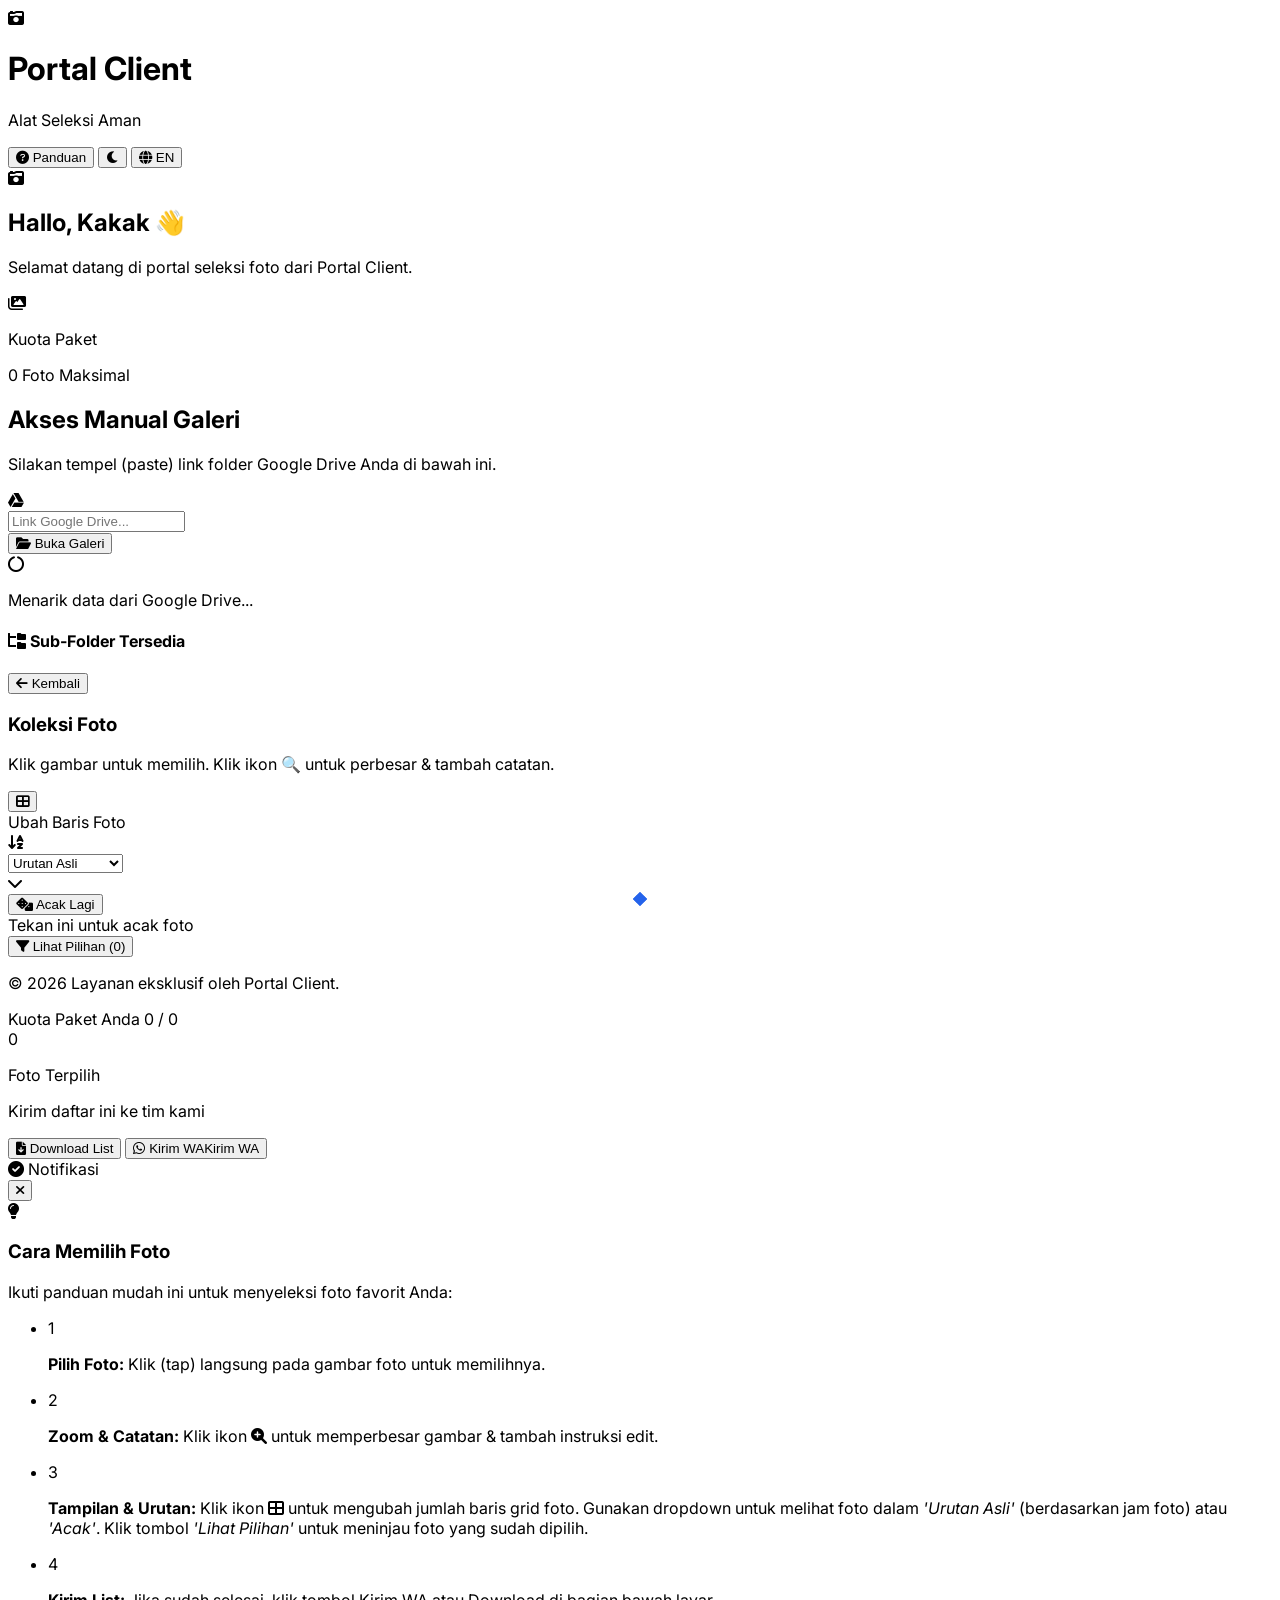
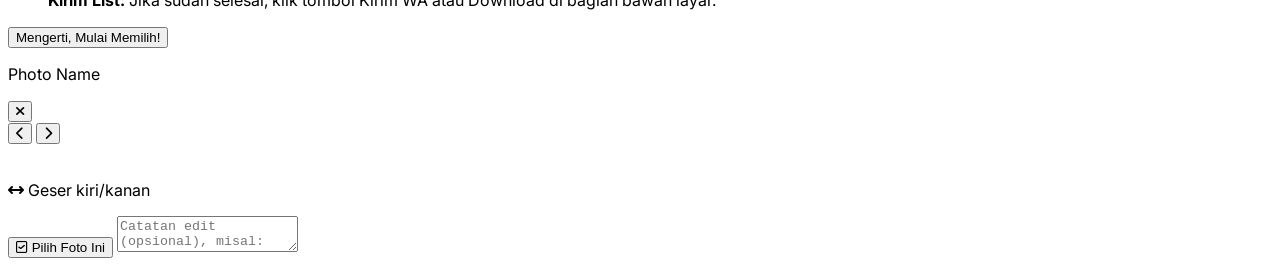
==== index.html @ 986caba2 "Add files via upload" ====
<!DOCTYPE html>
<html lang="id" class="light">
<head>
    <meta charset="UTF-8">
    <meta name="viewport" content="width=device-width, initial-scale=1.0">
    <title id="pageTitle">Client Portal</title>
    
    <script>
        tailwind = {
            config: {
                darkMode: 'class', 
            }
        }
    </script>
    <script src="https://cdn.tailwindcss.com"></script>
    
    <script>
        if (localStorage.getItem('theme') === 'dark') {
            document.documentElement.classList.add('dark');
        } else {
            document.documentElement.classList.remove('dark');
            localStorage.setItem('theme', 'light');
        }
    </script>

    <link href="https://cdnjs.cloudflare.com/ajax/libs/font-awesome/6.0.0/css/all.min.css" rel="stylesheet">
    <style>
        @import url('https://fonts.googleapis.com/css2?family=Inter:wght@300;400;500;600;700&display=swap');
        body { font-family: 'Inter', sans-serif; overflow-x: hidden; transition: background-color 0.3s ease, color 0.3s ease; }
        ::-webkit-scrollbar { width: 8px; }
        ::-webkit-scrollbar-track { background: transparent; }
        ::-webkit-scrollbar-thumb { background: #cbd5e1; border-radius: 4px; }
        .dark ::-webkit-scrollbar-thumb { background: #475569; }
        ::-webkit-scrollbar-thumb:hover { background: #94a3b8; }
        
        .photo-card { transition: all 0.2s ease-in-out; }
        .photo-card:active { transform: scale(0.97); }
        .selected-overlay { opacity: 0; transition: opacity 0.2s ease; }
        .photo-card.selected .selected-overlay { opacity: 1; }
        
        @keyframes checkPop {
            0% { transform: scale(0) rotate(-15deg); opacity: 0; }
            50% { transform: scale(1.3) rotate(10deg); opacity: 1; }
            100% { transform: scale(1) rotate(0deg); opacity: 1; }
        }
        .photo-card.selected .check-badge {
            animation: checkPop 0.4s cubic-bezier(0.175, 0.885, 0.32, 1.275) forwards;
        }
        
        @keyframes breathing {
            0% { transform: scale(0.95); }
            50% { transform: scale(0.92); }
            100% { transform: scale(0.95); }
        }
        .photo-card.selected img {
            border-radius: 0.5rem;
            animation: breathing 3s infinite ease-in-out; 
            box-shadow: 0 0 0 3px #3b82f6; 
        }

        /* Triangle untuk tooltip */
        .tooltip-triangle {
            position: absolute;
            bottom: -4px;
            left: 50%;
            transform: translateX(-50%) rotate(45deg);
            width: 10px;
            height: 10px;
            background-color: #2563eb; /* blue-600 */
        }
    </style>
    
    <script src="pengaturan.js"></script>
</head>
<body class="text-slate-800 dark:text-slate-200 bg-slate-50 dark:bg-slate-900 pb-32 flex flex-col min-h-screen">

    <header class="bg-white dark:bg-slate-800 shadow-sm border-b border-slate-200 dark:border-slate-700 sticky top-0 z-40 transition-colors duration-300">
        <div class="max-w-6xl mx-auto px-4 py-4 flex justify-between items-center">
            <div class="flex items-center gap-3">
                <div class="bg-slate-900 dark:bg-slate-700 text-white w-10 h-10 rounded-xl flex items-center justify-center text-xl shadow-lg">
                    <i class="fa-solid fa-camera-retro"></i>
                </div>
                <div>
                    <h1 class="font-bold text-lg leading-tight tracking-tight text-slate-800 dark:text-white" id="headerVendorName">Client Portal</h1>
                    <p class="text-xs text-slate-500 dark:text-slate-400 font-medium uppercase tracking-wider" data-i18n="subtitle">Alat Seleksi Aman</p>
                </div>
            </div>
            
            <div class="flex items-center gap-2">
                <button onclick="showTutorial(true)" class="flex items-center justify-center w-9 h-9 md:w-auto md:px-3 md:py-1.5 bg-slate-100 dark:bg-slate-700 hover:bg-slate-200 dark:hover:bg-slate-600 text-slate-700 dark:text-slate-200 rounded-lg text-sm transition shadow-sm border border-slate-200 dark:border-slate-600" title="Panduan">
                    <i class="fa-solid fa-circle-question text-blue-600 dark:text-blue-400"></i> <span class="hidden md:inline ml-1 font-bold" data-i18n="btnGuide">Panduan</span>
                </button>
                <button onclick="toggleDarkMode()" id="darkModeBtn" class="flex items-center justify-center w-9 h-9 bg-slate-100 dark:bg-slate-700 hover:bg-slate-200 dark:hover:bg-slate-600 rounded-lg text-sm transition shadow-sm border border-slate-200 dark:border-slate-600">
                    <i class="fa-solid fa-moon text-slate-600 dark:text-slate-300"></i>
                </button>
                <button onclick="toggleLanguage()" class="flex items-center justify-center w-9 h-9 md:w-auto md:px-3 md:py-1.5 bg-slate-100 dark:bg-slate-700 hover:bg-slate-200 dark:hover:bg-slate-600 text-slate-700 dark:text-slate-200 font-bold rounded-lg text-sm transition shadow-sm border border-slate-200 dark:border-slate-600">
                    <i class="fa-solid fa-globe text-blue-600 dark:text-blue-400"></i> <span id="langDisplay" class="hidden md:inline ml-1">EN</span>
                </button>
            </div>
        </div>
    </header>

    <main id="clientView" class="flex-grow w-full">
        
        <div id="greetingSection" class="hidden max-w-6xl w-full mx-auto px-4 pt-8">
            <div class="bg-slate-900 dark:bg-slate-800 rounded-3xl p-6 md:p-8 text-white shadow-xl relative overflow-hidden flex flex-col md:flex-row justify-between items-start md:items-center gap-6 border border-slate-800 dark:border-slate-700">
                <div class="absolute -right-10 -top-10 text-slate-800 dark:text-slate-700 opacity-50 transform rotate-12 pointer-events-none">
                    <i class="fa-solid fa-camera-retro text-[150px]"></i>
                </div>
                
                <div class="relative z-10">
                    <h2 class="text-2xl md:text-3xl font-bold mb-1"><span data-i18n="welcomeTitle">Hallo</span>, <span id="displayClientName" class="text-blue-400 capitalize">Kakak</span> 👋</h2>
                    <p class="text-slate-300 text-sm md:text-base leading-relaxed" data-i18n="welcomeDesc">Selamat datang di portal seleksi foto dari {vendor}.</p>
                </div>
                
                <div id="greetingQuotaInfo" class="hidden relative z-10 bg-slate-800/80 dark:bg-slate-900/80 backdrop-blur-md border border-slate-700 px-5 py-3 rounded-2xl items-center gap-4 shadow-inner">
                    <div class="w-12 h-12 rounded-xl bg-blue-900/50 flex items-center justify-center text-blue-400 text-lg">
                        <i class="fa-solid fa-images"></i>
                    </div>
                    <div>
                        <p class="text-[10px] text-slate-400 font-bold uppercase tracking-wider" data-i18n="quotaTitle">Kuota Paket</p>
                        <p class="text-sm font-bold"><span id="greetingQuotaLimit" class="text-xl text-white">0</span> <span class="text-slate-300" data-i18n="quotaMax">Foto Maksimal</span></p>
                    </div>
                </div>
            </div>
        </div>

        <div class="max-w-6xl mx-auto px-4 py-8 w-full">
            <div id="inputSection" class="bg-white dark:bg-slate-800 rounded-2xl p-8 shadow-sm border border-slate-100 dark:border-slate-700 mb-8 max-w-2xl mx-auto text-center relative overflow-hidden hidden transition-colors duration-300">
                <div class="absolute top-0 left-0 w-full h-1 bg-gradient-to-r from-slate-200 via-slate-800 to-slate-200 dark:from-slate-700 dark:via-blue-500 dark:to-slate-700"></div>
                <h2 class="text-xl font-bold mb-2 text-slate-800 dark:text-white" data-i18n="manualTitle">Akses Manual Galeri</h2>
                <p class="text-slate-500 dark:text-slate-400 text-sm mb-8" data-i18n="manualDesc">Silakan tempel (paste) link folder Google Drive Anda di bawah ini.</p>
                <div class="relative">
                    <div class="absolute inset-y-0 left-0 pl-4 flex items-center pointer-events-none">
                        <i class="fa-brands fa-google-drive text-slate-400 text-lg"></i>
                    </div>
                    <input type="text" id="driveLink" 
                        class="w-full pl-12 pr-4 py-3.5 bg-slate-50 dark:bg-slate-900 border border-slate-200 dark:border-slate-700 text-slate-800 dark:text-white rounded-xl focus:ring-2 focus:ring-slate-800 dark:focus:ring-blue-500 outline-none transition" 
                        placeholder="Link Google Drive...">
                </div>
                <div class="mt-6 flex justify-center">
                    <button onclick="loadFromDrive()" class="px-8 py-3.5 bg-slate-900 dark:bg-blue-600 hover:bg-black dark:hover:bg-blue-700 text-white font-medium rounded-xl transition shadow-lg flex items-center justify-center gap-2">
                        <i class="fa-solid fa-folder-open"></i> <span data-i18n="btnOpen">Buka Galeri</span>
                    </button>
                </div>
            </div>

            <div id="loadingState" class="hidden flex-col items-center justify-center py-16">
                <i class="fa-solid fa-circle-notch fa-spin text-4xl text-slate-800 dark:text-blue-500 mb-4"></i>
                <p id="loadingText" class="text-slate-500 dark:text-slate-400 font-medium mt-3" data-i18n="loading">Menarik data dari Google Drive...</p>
            </div>

            <div id="galleryContainer" class="hidden">
                <div id="folderNavContainer" class="hidden mb-6 bg-white dark:bg-slate-800 rounded-2xl p-5 border border-slate-200 dark:border-slate-700 shadow-sm">
                    <div class="flex items-center justify-between mb-4 border-b border-slate-100 dark:border-slate-700 pb-3">
                        <h4 class="font-bold text-slate-700 dark:text-slate-200 text-sm flex items-center">
                            <i class="fa-solid fa-folder-tree mr-2 text-blue-500"></i> 
                            <span data-i18n="folderTitle">Sub-Folder Tersedia</span>
                        </h4>
                        <button id="btnBackFolder" onclick="navigateBackFolder()" class="hidden text-xs font-bold bg-slate-100 dark:bg-slate-700 text-slate-600 dark:text-slate-300 px-3 py-1.5 rounded-lg shadow-sm border border-slate-200 dark:border-slate-600 hover:bg-blue-50 hover:text-blue-600 transition flex items-center">
                            <i class="fa-solid fa-arrow-left mr-1.5"></i> <span data-i18n="btnBackFolder">Kembali</span>
                        </button>
                    </div>
                    <div id="folderGrid" class="grid grid-cols-1 sm:grid-cols-2 md:grid-cols-3 lg:grid-cols-4 gap-3"></div>
                </div>

                <div class="flex flex-col md:flex-row justify-between items-start md:items-end mb-6 gap-4 border-b border-slate-200 dark:border-slate-700 pb-4">
                    <div>
                        <h3 class="font-bold text-xl text-slate-800 dark:text-white flex items-center gap-2">
                            <span id="currentFolderDisplay" data-i18n="galleryTitle">Koleksi Foto</span>
                        </h3>
                        <p class="text-sm text-slate-500 dark:text-slate-400 mt-1" data-i18n="galleryDesc">Klik gambar untuk memilih. Klik ikon 🔍 untuk perbesar & tambah catatan.</p>
                    </div>
                    <div class="flex flex-wrap items-center gap-2">
                        
                        <!-- TOMBOL GRID DENGAN ANIMASI BALON TOOLTIP -->
                        <div class="relative">
                            <button onclick="hideTooltip('gridTooltip'); toggleGridSize()" class="text-sm bg-white dark:bg-slate-800 border border-slate-200 dark:border-slate-600 text-slate-700 dark:text-slate-200 py-2 px-3 rounded-lg font-medium cursor-pointer shadow-sm hover:bg-slate-50 dark:hover:bg-slate-700 transition" title="Ubah Ukuran Grid">
                                <i class="fa-solid fa-table-cells-large"></i>
                            </button>
                            <div id="gridTooltip" class="hidden opacity-0 absolute -top-12 left-1/2 -translate-x-1/2 bg-blue-600 text-white text-[10px] font-bold py-1.5 px-3 rounded-lg animate-bounce shadow-lg pointer-events-none whitespace-nowrap z-50 transition-all duration-300">
                                <span data-i18n="gridTip">Ubah Baris Foto</span>
                                <div class="tooltip-triangle"></div>
                            </div>
                        </div>

                        <!-- DROPDOWN URUTAN -->
                        <div class="relative">
                            <div class="absolute inset-y-0 left-0 pl-3 flex items-center pointer-events-none">
                                <i class="fa-solid fa-arrow-down-a-z text-slate-400 text-sm"></i>
                            </div>
                            <select id="sortDropdown" onchange="applySort(this.value)" class="text-sm bg-white dark:bg-slate-800 border border-slate-200 dark:border-slate-600 text-slate-700 dark:text-slate-200 py-2 pl-9 pr-8 rounded-lg font-medium cursor-pointer shadow-sm focus:outline-none focus:ring-2 focus:ring-slate-800 appearance-none transition">
                                <option value="default" data-i18n="sortDefault">Urutan Asli</option>
                                <option value="asc">A - Z</option>
                                <option value="desc">Z - A</option>
                                <option value="random" data-i18n="sortRandom">Acak (Random)</option>
                            </select>
                            <div class="absolute inset-y-0 right-0 pr-2 flex items-center pointer-events-none">
                                <i class="fa-solid fa-chevron-down text-slate-400 text-xs"></i>
                            </div>
                        </div>

                        <!-- TOMBOL ACAK LAGI DENGAN ANIMASI BALON TOOLTIP -->
                        <div class="relative">
                            <button id="btnReshuffle" onclick="hideTooltip('reshuffleTooltip'); applySort('random')" class="hidden text-sm bg-slate-100 dark:bg-slate-700 text-slate-700 dark:text-slate-200 py-2 px-3 rounded-lg font-bold transition shadow-sm hover:bg-slate-200 dark:hover:bg-slate-600 border border-slate-300 dark:border-slate-600">
                                <i class="fa-solid fa-dice"></i> <span class="hidden sm:inline ml-1" data-i18n="btnReshuffle">Acak Lagi</span>
                            </button>
                            <div id="reshuffleTooltip" class="hidden opacity-0 absolute -top-12 left-1/2 -translate-x-1/2 bg-blue-600 text-white text-[10px] font-bold py-1.5 px-3 rounded-lg animate-bounce shadow-lg pointer-events-none whitespace-nowrap z-50 transition-all duration-300">
                                <span data-i18n="reshuffleTip">Tekan ini untuk acak foto</span>
                                <div class="tooltip-triangle"></div>
                            </div>
                        </div>

                        <button onclick="toggleViewMode()" id="viewModeBtn" class="text-sm bg-slate-800 dark:bg-slate-700 text-white py-2 px-4 rounded-lg font-medium transition flex items-center gap-2 shadow-sm hover:bg-slate-700 dark:hover:bg-slate-600 border border-transparent dark:border-slate-600">
                            <i class="fa-solid fa-filter"></i> <span id="btnViewText">Lihat Pilihan</span> (0)
                        </button>
                    </div>
                </div>
                
                <div id="photoGrid" class="mb-8 transition-all duration-300"></div>
                <div id="paginationContainer" class="flex justify-center items-center gap-3 mt-10 pb-8 hidden"></div>
            </div>
        </div>
    </main>

    <footer id="clientFooter" class="text-center py-6 mt-auto border-t border-slate-200 dark:border-slate-800 bg-white dark:bg-slate-900 transition-colors">
        <p class="text-sm text-slate-400">&copy; <script>document.write(new Date().getFullYear())</script> Layanan eksklusif oleh <span id="footerVendorName" class="font-medium text-slate-500 dark:text-slate-300">Portal</span>.</p>
    </footer>

    <div id="actionBar" class="fixed bottom-0 left-0 w-full bg-white/95 dark:bg-slate-800/95 backdrop-blur-md border-t border-slate-200 dark:border-slate-700 shadow-[0_-10px_30px_-10px_rgba(0,0,0,0.1)] dark:shadow-[0_-10px_30px_-10px_rgba(0,0,0,0.5)] transform translate-y-full transition-transform duration-300 z-50">
        <div id="quotaContainer" class="hidden w-full px-4 md:px-8 pt-3 pb-1 max-w-6xl mx-auto border-b border-slate-100 dark:border-slate-700">
            <div class="flex justify-between items-end mb-1.5">
                <span class="text-[11px] font-bold text-slate-500 dark:text-slate-400 uppercase tracking-wider" data-i18n="quotaFooter">Kuota Paket Anda</span>
                <span id="quotaText" class="text-sm font-bold text-slate-800 dark:text-white">0 / 0</span>
            </div>
            <div class="w-full bg-slate-200 dark:bg-slate-700 rounded-full h-2.5 overflow-hidden shadow-inner">
                <div id="quotaBar" class="bg-blue-600 h-2.5 rounded-full transition-all duration-500 ease-out" style="width: 0%"></div>
            </div>
        </div>
        <div class="max-w-6xl mx-auto px-4 py-4 flex items-center justify-between">
            <div class="flex items-center gap-4">
                <div class="bg-slate-900 dark:bg-blue-600 text-white font-bold w-12 h-12 rounded-full flex items-center justify-center text-lg shadow-md shrink-0" id="selectedCount">0</div>
                <div class="hidden sm:block">
                    <p class="font-bold text-slate-800 dark:text-white" data-i18n="selFooterTitle">Foto Terpilih</p>
                    <p class="text-xs text-slate-500 dark:text-slate-400" data-i18n="selFooterDesc">Kirim daftar ini ke tim kami</p>
                </div>
            </div>
            <div class="flex items-center gap-2">
                <button onclick="downloadList()" class="px-4 py-3 bg-slate-100 dark:bg-slate-700 hover:bg-slate-200 dark:hover:bg-slate-600 text-slate-700 dark:text-white font-bold rounded-xl transition flex items-center gap-2 border border-slate-300 dark:border-slate-600 shadow-sm" title="Download file .txt">
                    <i class="fa-solid fa-file-arrow-down text-lg"></i> <span class="hidden md:inline" data-i18n="btnDownload">Download List</span>
                </button>
                <button onclick="copyToClipboard()" class="px-5 md:px-6 py-3 bg-green-600 hover:bg-green-700 text-white font-bold rounded-xl transition flex items-center gap-2 shadow-lg">
                    <i class="fa-brands fa-whatsapp text-xl"></i> <span class="hidden md:inline" data-i18n="btnWA">Kirim WA</span><span class="md:hidden" data-i18n="btnWA">Kirim WA</span>
                </button>
            </div>
        </div>
    </div>

    <div id="customAlert" class="fixed top-4 left-1/2 -translate-x-1/2 bg-slate-900 dark:bg-slate-800 border border-transparent dark:border-slate-600 text-white px-6 py-4 rounded-xl shadow-2xl z-[99] flex items-center gap-3 transition-all duration-300 transform -translate-y-32 opacity-0 min-w-[300px] justify-center">
        <i id="alertIcon" class="fa-solid fa-circle-check text-green-400 text-lg"></i>
        <span id="alertText" class="text-sm font-bold tracking-wide">Notifikasi</span>
    </div>

    <div id="tutorialModal" class="fixed inset-0 bg-slate-900/80 backdrop-blur-sm z-[100] hidden flex-col justify-center items-center opacity-0 transition-opacity duration-300 px-4">
        <div class="bg-white dark:bg-slate-800 border border-transparent dark:border-slate-700 rounded-3xl max-w-md w-full p-8 shadow-2xl transform scale-95 transition-transform duration-300" id="tutorialContent">
            <div class="absolute top-4 right-4">
                <button onclick="closeTutorial()" class="text-slate-400 hover:text-slate-600 dark:hover:text-white text-xl"><i class="fa-solid fa-xmark"></i></button>
            </div>
            <div class="text-center mb-6 mt-2">
                <div class="w-16 h-16 bg-blue-100 dark:bg-blue-900/50 text-blue-600 dark:text-blue-400 rounded-full flex items-center justify-center text-3xl mx-auto mb-4 shadow-inner">
                    <i class="fa-solid fa-lightbulb"></i>
                </div>
                <h3 class="text-2xl font-bold text-slate-800 dark:text-white" data-i18n="tutTitle">Cara Memilih Foto</h3>
                <p class="text-slate-500 dark:text-slate-400 text-sm mt-2" data-i18n="tutDesc">Ikuti panduan mudah ini untuk menyeleksi foto favorit Anda:</p>
            </div>
            <ul class="space-y-4 mb-8">
                <li class="flex items-start gap-4">
                    <div class="bg-blue-600 text-white w-8 h-8 rounded-full flex items-center justify-center font-bold shrink-0 shadow-md">1</div>
                    <p class="text-sm text-slate-600 dark:text-slate-300 pt-1" data-i18n="tut1"><strong>Pilih Foto:</strong> Klik (tap) langsung pada gambar foto untuk memilihnya.</p>
                </li>
                <li class="flex items-start gap-4">
                    <div class="bg-blue-600 text-white w-8 h-8 rounded-full flex items-center justify-center font-bold shrink-0 shadow-md">2</div>
                    <p class="text-sm text-slate-600 dark:text-slate-300 pt-1" data-i18n="tut2"><strong>Zoom & Catatan:</strong> Klik ikon <i class="fa-solid fa-magnifying-glass-plus text-slate-800 dark:text-white mx-1"></i> untuk memperbesar gambar & tambah instruksi edit.</p>
                </li>
                <li class="flex items-start gap-4">
                    <div class="bg-blue-600 text-white w-8 h-8 rounded-full flex items-center justify-center font-bold shrink-0 shadow-md">3</div>
                    <p class="text-sm text-slate-600 dark:text-slate-300 pt-1" data-i18n="tut4"><strong>Tampilan & Urutan:</strong> Klik ikon <i class="fa-solid fa-table-cells-large text-slate-800 dark:text-white mx-1"></i> untuk mengubah jumlah baris grid foto. Gunakan dropdown untuk melihat foto dalam <em>'Urutan Asli'</em> (berdasarkan jam foto) atau <em>'Acak'</em>. Klik tombol <em>'Lihat Pilihan'</em> untuk meninjau foto yang sudah dipilih.</p>
                </li>
                <li class="flex items-start gap-4">
                    <div class="bg-blue-600 text-white w-8 h-8 rounded-full flex items-center justify-center font-bold shrink-0 shadow-md">4</div>
                    <p class="text-sm text-slate-600 dark:text-slate-300 pt-1" data-i18n="tut3"><strong>Kirim List:</strong> Jika sudah selesai, klik tombol Kirim WA atau Download di bagian bawah layar.</p>
                </li>
            </ul>
            <button onclick="closeTutorial()" class="w-full py-4 bg-slate-900 dark:bg-blue-600 hover:bg-black dark:hover:bg-blue-700 text-white font-bold rounded-xl transition shadow-lg text-sm uppercase tracking-wider" data-i18n="btnTut">
                Mengerti, Mulai Memilih!
            </button>
        </div>
    </div>

    <!-- LIGHTBOX ZOOM -->
    <div id="lightbox" class="fixed inset-0 bg-black/95 z-[60] hidden flex-col justify-center items-center opacity-0 transition-opacity duration-300 backdrop-blur-sm touch-pan-y">
        <div class="absolute top-0 left-0 w-full p-4 flex justify-between items-center z-50 bg-gradient-to-b from-black/80 to-transparent">
            <p id="lightboxTitle" class="text-white font-medium drop-shadow-md text-sm md:text-base ml-2">Photo Name</p>
            <button onclick="closeLightbox()" class="text-white hover:text-red-400 w-10 h-10 flex items-center justify-center text-2xl bg-black/50 hover:bg-white/20 rounded-full transition"><i class="fa-solid fa-xmark"></i></button>
        </div>
        <button onclick="prevPhoto(event)" class="absolute left-2 md:left-6 top-1/2 -translate-y-1/2 w-10 h-10 md:w-14 md:h-14 bg-black/50 hover:bg-white/20 text-white rounded-full flex items-center justify-center text-xl md:text-2xl z-50 transition hidden md:flex"><i class="fa-solid fa-chevron-left"></i></button>
        <button onclick="nextPhoto(event)" class="absolute right-2 md:right-6 top-1/2 -translate-y-1/2 w-10 h-10 md:w-14 md:h-14 bg-black/50 hover:bg-white/20 text-white rounded-full flex items-center justify-center text-xl md:text-2xl z-50 transition hidden md:flex"><i class="fa-solid fa-chevron-right"></i></button>
        <div class="w-full h-full flex items-center justify-center p-2 pb-32 md:pb-24 pointer-events-none">
            <img id="lightboxImg" src="" class="max-w-full max-h-full object-contain rounded-md shadow-2xl transition-all duration-200 ease-in-out pointer-events-auto select-none opacity-100 transform scale-100">
        </div>
        <div class="absolute bottom-6 left-1/2 -translate-x-1/2 flex flex-col items-center gap-3 w-11/12 max-w-md z-50">
            <p class="text-white/50 text-xs md:hidden text-center mb-[-5px] animate-pulse"><i class="fa-solid fa-arrows-left-right"></i> <span data-i18n="swipe">Geser kiri/kanan</span></p>
            <button id="lightboxSelectBtn" onclick="toggleLightboxSelect()" class="px-6 py-3 bg-slate-800 hover:bg-slate-700 text-white font-bold rounded-xl transition flex items-center justify-center shadow-lg border border-slate-600 w-full sm:w-auto">
                <i class="fa-regular fa-square-check mr-2"></i> <span id="btnSelectText">Pilih Foto Ini</span>
            </button>
            <textarea id="lightboxNote" oninput="saveNote()" data-i18n="notePlaceholder" class="w-full bg-slate-800/90 text-white placeholder-slate-400 text-sm rounded-xl p-3 border border-slate-600 focus:outline-none focus:border-slate-400 hidden transition-all shadow-lg backdrop-blur-sm" rows="2" placeholder="Catatan edit (opsional), misal: hapus jerawat..."></textarea>
        </div>
    </div>

    <!-- LOGIKA JAVASCRIPT -->
    <script>
        const ITEMS_PER_PAGE = 200; 
        
        let appState = { 
            rootFolderId: null, folderId: null, clientName: '', 
            photos: [], originalPhotos: [], folders: [], folderHistory: [],
            selectedMap: new Map(), 
            notes: {}, currentPage: 1, kuota: null, 
            viewMode: 'all', sortOrder: 'default', lang: 'id',
            gridMode: 2 
        };

        const TRANSLATIONS = {
            id: {
                subtitle: "Alat Seleksi Aman",
                welcomeTitle: "Hallo",
                welcomeDesc: "Selamat datang di portal seleksi foto dari <span class='font-bold text-white'>{vendor}</span>.",
                quotaTitle: "Kuota Paket",
                quotaMax: "Foto Maksimal",
                manualTitle: "Akses Manual Galeri",
                manualDesc: "Silakan tempel (paste) link folder Google Drive Anda di bawah ini.",
                btnOpen: "Buka Galeri",
                loading: "Menarik data dari Google Drive...",
                folderTitle: "Sub-Folder Tersedia",
                btnBackFolder: "Kembali",
                galleryTitle: "Koleksi Foto",
                galleryDesc: "Klik gambar untuk memilih. Klik ikon 🔍 untuk perbesar & tambah catatan.",
                sortDefault: "Urutan Asli",
                sortRandom: "Acak (Random)",
                btnReshuffle: "Acak Lagi",
                btnViewSel: "Lihat Pilihan",
                btnViewAll: "Lihat Semua Folder",
                quotaFooter: "Kuota Paket Anda",
                selFooterTitle: "Foto Terpilih",
                selFooterDesc: "Kirim daftar ini ke tim kami",
                btnDownload: "Download List",
                btnWA: "Kirim WA",
                tutTitle: "Cara Memilih Foto",
                tutDesc: "Ikuti panduan mudah ini untuk menyeleksi foto favorit Anda:",
                tut1: "<strong>Pilih Foto:</strong> Klik (tap) langsung pada gambar foto untuk memilihnya.",
                tut2: "<strong>Zoom & Catatan:</strong> Klik ikon <i class='fa-solid fa-magnifying-glass-plus text-slate-800 dark:text-white mx-1'></i> untuk memperbesar gambar & tambah instruksi edit.",
                tut4: "<strong>Tampilan & Urutan:</strong> Klik ikon <i class='fa-solid fa-table-cells-large text-slate-800 dark:text-white mx-1'></i> untuk mengubah jumlah baris grid foto. Gunakan dropdown untuk melihat foto dalam <em>'Urutan Asli'</em> (berdasarkan jam foto) atau <em>'Acak'</em>. Klik tombol <em>'Lihat Pilihan'</em> untuk meninjau foto yang sudah dipilih.",
                tut3: "<strong>Kirim List:</strong> Jika sudah selesai, klik tombol Kirim WA atau Download di bagian bawah layar.",
                btnTut: "Mengerti, Mulai Memilih!",
                btnGuide: "Panduan",
                swipe: "Geser kiri/kanan",
                btnSelect: "Pilih Foto Ini",
                btnSelected: "Terpilih",
                notePlaceholder: "Catatan edit (opsional), misal: hapus jerawat...",
                alertLimit: "Batas maksimal limit foto telah tercapai!",
                alertEmpty: "Belum ada foto yang dipilih.",
                alertCopy: "List foto disalin! Silahkan paste di WhatsApp.",
                gridTip: "Ubah Baris Foto",
                reshuffleTip: "Tekan ini untuk acak foto"
            },
            en: {
                subtitle: "Secure Selection Tool",
                welcomeTitle: "Hello",
                welcomeDesc: "Welcome to the photo selection portal from <span class='font-bold text-white'>{vendor}</span>.",
                quotaTitle: "Package Quota",
                quotaMax: "Max Photos",
                manualTitle: "Manual Gallery Access",
                manualDesc: "Please paste your Google Drive folder link below.",
                btnOpen: "Open Gallery",
                loading: "Fetching data from Google Drive...",
                folderTitle: "Available Sub-Folders",
                btnBackFolder: "Go Back",
                galleryTitle: "Photo Collection",
                galleryDesc: "Click an image to select. Click 🔍 to zoom & add notes.",
                sortDefault: "Original Order",
                sortRandom: "Randomize",
                btnReshuffle: "Shuffle Again",
                btnViewSel: "View Selection",
                btnViewAll: "View All Folders",
                quotaFooter: "Your Package Quota",
                selFooterTitle: "Selected Photos",
                selFooterDesc: "Send this list to our team",
                btnDownload: "Download List",
                btnWA: "Send via WA",
                tutTitle: "How to Select Photos",
                tutDesc: "Follow these simple steps to select your favorite photos:",
                tut1: "<strong>Select Photo:</strong> Click (tap) directly on the image to select it.",
                tut2: "<strong>Zoom & Notes:</strong> Click the <i class='fa-solid fa-magnifying-glass-plus text-slate-800 dark:text-white mx-1'></i> icon to enlarge & add editing instructions.",
                tut4: "<strong>View & Sort:</strong> Click the <i class='fa-solid fa-table-cells-large text-slate-800 dark:text-white mx-1'></i> icon to change grid layout. Use the dropdown to view photos in <em>'Original Order'</em> or <em>'Random'</em>. Click <em>'View Selection'</em> to review your chosen photos.",
                tut3: "<strong>Send List:</strong> When finished, click the Send via WA or Download button at the bottom.",
                btnTut: "Got it, Start Selecting!",
                btnGuide: "Guide",
                swipe: "Swipe left/right",
                btnSelect: "Select This Photo",
                btnSelected: "Selected",
                notePlaceholder: "Edit notes (optional), e.g., remove blemishes...",
                alertLimit: "Maximum photo limit has been reached!",
                alertEmpty: "No photos selected yet.",
                alertCopy: "List copied! Please paste it in WhatsApp.",
                gridTip: "Change Grid Rows",
                reshuffleTip: "Click to reshuffle"
            }
        };

        function toggleDarkMode() {
            const html = document.documentElement;
            html.classList.toggle('dark');
            const isDark = html.classList.contains('dark');
            localStorage.setItem('theme', isDark ? 'dark' : 'light');
            updateDarkModeIcon(isDark);
        }

        function updateDarkModeIcon(isDark) {
            const btn = document.getElementById('darkModeBtn');
            if (!btn) return;
            if (isDark) {
                btn.innerHTML = '<i class="fa-solid fa-sun text-yellow-400"></i>';
            } else {
                btn.innerHTML = '<i class="fa-solid fa-moon text-slate-600 dark:text-slate-300"></i>';
            }
        }

        function toggleLanguage() {
            appState.lang = appState.lang === 'id' ? 'en' : 'id';
            document.getElementById('langDisplay').textContent = appState.lang === 'id' ? 'EN' : 'ID';
            applyTranslations();
        }

        function applyTranslations() {
            const langData = TRANSLATIONS[appState.lang];
            const vendorName = (typeof CONFIG_APP !== 'undefined' && CONFIG_APP.namaVendor) ? CONFIG_APP.namaVendor : 'Studio Foto';

            document.querySelectorAll('[data-i18n]').forEach(el => {
                const key = el.getAttribute('data-i18n');
                if (langData[key]) {
                    let textToDisplay = langData[key].replace('{vendor}', vendorName);
                    if (el.tagName === 'INPUT' || el.tagName === 'TEXTAREA') {
                        el.placeholder = textToDisplay;
                    } else {
                        el.innerHTML = textToDisplay;
                    }
                }
            });
            updateViewModeText();
            if (currentZoomPhoto) updateLightboxSelectBtn();
        }

        let currentZoomIndex = 0; 
        let currentZoomPhoto = null;
        let touchstartX = 0;
        let touchendX = 0;
        let hasSeenTutorial = false; 
        let tooltipTimeout;

        document.addEventListener("DOMContentLoaded", () => {
            updateDarkModeIcon(document.documentElement.classList.contains('dark'));

            if (typeof CONFIG_APP !== 'undefined') {
                document.getElementById('footerVendorName').textContent = CONFIG_APP.namaVendor || 'Studio Foto';
                document.getElementById('pageTitle').textContent = `Client Portal - ${CONFIG_APP.namaVendor}`;
                document.getElementById('headerVendorName').textContent = CONFIG_APP.namaVendor || 'Studio Foto';
            }

            const urlParams = new URLSearchParams(window.location.search);
            const urlName = urlParams.get('n');
            const urlKuota = urlParams.get('k');
            const autoId = urlParams.get('i');

            if (urlName) {
                appState.clientName = decodeURIComponent(urlName).replace(/-/g, ' ');
                document.getElementById('displayClientName').textContent = appState.clientName;
                document.getElementById('greetingSection').classList.remove('hidden');
            } else {
                document.getElementById('displayClientName').textContent = "Kakak";
            }
            
            if (urlKuota) {
                try {
                    let paddedKuota = urlKuota;
                    const pad = urlKuota.length % 4;
                    if (pad > 0) paddedKuota += '='.repeat(4 - pad);
                    
                    const decodedKuota = parseInt(atob(paddedKuota));
                    if (!isNaN(decodedKuota) && decodedKuota > 0) {
                        appState.kuota = decodedKuota;
                        document.getElementById('quotaContainer').classList.remove('hidden');
                        document.getElementById('quotaContainer').classList.add('block');
                        document.getElementById('greetingQuotaInfo').classList.remove('hidden');
                        document.getElementById('greetingQuotaInfo').classList.add('flex');
                        document.getElementById('greetingQuotaLimit').textContent = appState.kuota;
                    }
                } catch (e) { console.error("Hash kuota tidak valid."); }
            }

            if (autoId) {
                document.getElementById('driveLink').value = `https://drive.google.com/drive/folders/${autoId}`;
                document.getElementById('inputSection').classList.add('hidden');
                setTimeout(() => { loadFromDrive(); }, 500);
            } else {
                document.getElementById('inputSection').classList.remove('hidden');
            }

            const lightboxEl = document.getElementById('lightbox');
            lightboxEl.addEventListener('touchstart', e => {
                if (e.target.tagName.toLowerCase() === 'textarea') return;
                touchstartX = e.changedTouches[0].screenX;
            }, { passive: true });
            lightboxEl.addEventListener('touchend', e => {
                if (e.target.tagName.toLowerCase() === 'textarea') return;
                touchendX = e.changedTouches[0].screenX;
                handleSwipeGesture();
            }, { passive: true });
            
            applyTranslations(); 
        });

        // FUNGSI ANIMASI BALON TOOLTIP
        function hideTooltip(id) {
            const el = document.getElementById(id);
            if(el) {
                el.classList.replace('opacity-100', 'opacity-0');
                setTimeout(() => el.classList.add('hidden'), 300);
            }
        }

        function triggerTooltipsAnimation() {
            clearTimeout(tooltipTimeout);
            const gt = document.getElementById('gridTooltip');
            const rt = document.getElementById('reshuffleTooltip');
            
            if(gt) { gt.classList.remove('hidden'); setTimeout(()=> gt.classList.replace('opacity-0', 'opacity-100'), 50); }
            if(rt && document.getElementById('sortDropdown').value === 'random') { rt.classList.remove('hidden'); setTimeout(()=> rt.classList.replace('opacity-0', 'opacity-100'), 50); }
            
            // Auto hide tooltip dalam 8 detik agar tidak mengganggu
            tooltipTimeout = setTimeout(() => {
                hideTooltip('gridTooltip');
                hideTooltip('reshuffleTooltip');
            }, 8000);
        }

        function toggleGridSize() {
            if (appState.gridMode === 2) {
                appState.gridMode = 4;
            } else if (appState.gridMode === 4) {
                appState.gridMode = 6;
            } else {
                appState.gridMode = 2;
            }
            renderGallery();
            
            const lang = appState.lang === 'id' ? 'Tampilan: ' + appState.gridMode + ' Foto per baris' : 'View: ' + appState.gridMode + ' Photos per row';
            showAlert(lang, 'success');
        }

        function showTutorial(forceManual = false) {
            if (hasSeenTutorial && !forceManual) return;
            const modal = document.getElementById('tutorialModal');
            const content = document.getElementById('tutorialContent');
            modal.classList.remove('hidden');
            modal.classList.add('flex');
            setTimeout(() => {
                modal.classList.replace('opacity-0', 'opacity-100');
                content.classList.replace('scale-95', 'scale-100');
            }, 10);
            hasSeenTutorial = true;
        }

        function closeTutorial() {
            const modal = document.getElementById('tutorialModal');
            const content = document.getElementById('tutorialContent');
            modal.classList.replace('opacity-100', 'opacity-0');
            content.classList.replace('scale-100', 'scale-95');
            setTimeout(() => {
                modal.classList.remove('flex');
                modal.classList.add('hidden');
                
                // Panggil Animasi Balon setelah Panduan ditutup
                triggerTooltipsAnimation();
            }, 300);
        }

        function handleSwipeGesture() {
            const minSwipeDistance = 50; 
            if (touchendX < touchstartX - minSwipeDistance) {
                if (currentZoomIndex < (appState.viewMode === 'selected' ? appState.selectedMap.size : appState.photos.length) - 1) nextPhoto();
            }
            if (touchendX > touchstartX + minSwipeDistance) {
                if (currentZoomIndex > 0) prevPhoto();
            }
        }

        function saveProgress() {
            if (!appState.rootFolderId) return;
            const dataToSave = { 
                selected: Array.from(appState.selectedMap.entries()), 
                notes: appState.notes 
            };
            localStorage.setItem(`client_portal_save_${appState.rootFolderId}`, JSON.stringify(dataToSave));
        }

        function loadProgress(rootFolderId) {
            const savedData = localStorage.getItem(`client_portal_save_${rootFolderId}`);
            if (savedData) {
                try {
                    const data = JSON.parse(savedData);
                    appState.selectedMap = new Map(data.selected || []);
                    appState.notes = data.notes || {};
                    if (appState.selectedMap.size > 0) {
                        setTimeout(() => { updateActionBar(); }, 1000);
                    }
                } catch (e) { console.error("Gagal memuat data", e); }
            } else {
                appState.selectedMap = new Map();
                appState.notes = {};
            }
        }

        function showAlert(message, type = 'success') {
            const alertBox = document.getElementById('customAlert');
            const alertText = document.getElementById('alertText');
            const alertIcon = document.getElementById('alertIcon');
            alertText.textContent = message;
            alertIcon.className = type === 'success' ? "fa-solid fa-circle-check text-green-400 text-lg" : "fa-solid fa-triangle-exclamation text-red-400 text-lg";
            alertBox.classList.remove('-translate-y-32', 'opacity-0');
            setTimeout(() => alertBox.classList.add('-translate-y-32', 'opacity-0'), 3000);
        }

        function extractFolderId(url) {
            const match = url.match(/folders\/([a-zA-Z0-9-_]+)/);
            if (match && match[1]) return match[1];
            return url.match(/id=([a-zA-Z0-9-_]+)/)?.[1] || null;
        }

        async function loadFromDrive(overrideFolderId = null, folderName = null, isNavigatingBack = false) {
            if (typeof CONFIG_APP === 'undefined' || !CONFIG_APP.googleApiKey) return showAlert('Sistem belum dikonfigurasi.', 'error');
            
            let targetFolderId = overrideFolderId;
            
            if (!targetFolderId) {
                const link = document.getElementById('driveLink').value.trim();
                targetFolderId = extractFolderId(link) || link;
                if (!targetFolderId) return showAlert('Link Google Drive tidak valid.', 'error');
                
                appState.rootFolderId = targetFolderId;
                appState.folderHistory = [];
                loadProgress(appState.rootFolderId); 
                document.getElementById('inputSection').classList.add('hidden');
            } else {
                if (!isNavigatingBack) {
                    const currentName = appState.folderHistory.length === 0 ? "Galeri Utama" : document.getElementById('currentFolderDisplay').innerText;
                    appState.folderHistory.push({ id: appState.folderId, name: currentName });
                }
            }

            appState.folderId = targetFolderId;
            appState.currentPage = 1; 
            appState.viewMode = 'all';
            
            const displayTitle = (targetFolderId === appState.rootFolderId) ? TRANSLATIONS[appState.lang].galleryTitle : folderName;
            document.getElementById('currentFolderDisplay').innerHTML = (targetFolderId === appState.rootFolderId) 
                ? displayTitle 
                : `<i class="fa-solid fa-folder-open text-blue-500 mr-2"></i> ${displayTitle}`;

            document.getElementById('loadingState').classList.remove('hidden');
            document.getElementById('loadingState').classList.add('flex');
            document.getElementById('galleryContainer').classList.add('hidden');
            
            try {
                let fetchedFiles = []; let nextPageToken = "";
                const query = encodeURIComponent(`'${targetFolderId}' in parents and trashed=false`);
                do {
                    let apiUrl = `https://www.googleapis.com/drive/v3/files?q=${query}&fields=nextPageToken,files(id,name,mimeType,thumbnailLink)&key=${CONFIG_APP.googleApiKey}&pageSize=1000`;
                    if (nextPageToken) apiUrl += `&pageToken=${nextPageToken}`;
                    const response = await fetch(apiUrl);
                    const data = await response.json();
                    if (data.files) fetchedFiles = fetchedFiles.concat(data.files);
                    nextPageToken = data.nextPageToken;
                } while (nextPageToken);

                if (fetchedFiles.length > 0 || appState.folderHistory.length > 0) {
                    appState.folders = fetchedFiles.filter(f => f.mimeType === 'application/vnd.google-apps.folder');
                    let photoFiles = fetchedFiles.filter(f => f.mimeType !== 'application/vnd.google-apps.folder' && f.thumbnailLink);
                    
                    appState.photos = photoFiles.map(f => ({ 
                        id: f.id, name: f.name, folderName: displayTitle,
                        url: f.thumbnailLink?.replace('=s220', '=s500'), 
                        fullUrl: f.thumbnailLink?.replace('=s220', '=s1600') 
                    }));
                    appState.originalPhotos = [...appState.photos];
                    
                    renderFolders(); 
                    
                    // DEFAULT ACAK SAAT LOADING
                    document.getElementById('sortDropdown').value = 'random';
                    applySort('random');
                    
                    if (!overrideFolderId) { 
                        setTimeout(() => { showTutorial(false); }, 800); 
                    } else {
                        // Jika pindah folder dan sudah pernah lihat tutorial, langsung trigger balon
                        if(hasSeenTutorial) setTimeout(triggerTooltipsAnimation, 500);
                    }
                } else {
                    showAlert('Folder kosong atau hak akses bukan Publik.', 'error');
                    document.getElementById('loadingState').classList.add('hidden');
                }
            } catch (error) {
                showAlert('Gagal terhubung ke Google Drive.', 'error');
                document.getElementById('loadingState').classList.add('hidden');
            }
        }

        function renderFolders() {
            const container = document.getElementById('folderNavContainer');
            const grid = document.getElementById('folderGrid');
            const btnBack = document.getElementById('btnBackFolder');
            grid.innerHTML = '';

            if (appState.folderHistory.length > 0) {
                btnBack.classList.remove('hidden');
            } else {
                btnBack.classList.add('hidden');
            }

            if (appState.folders.length === 0 && appState.folderHistory.length === 0) {
                container.classList.add('hidden');
                return;
            }
            container.classList.remove('hidden');

            appState.folders.forEach(folder => {
                const btn = document.createElement('button');
                btn.className = "flex items-center gap-3 p-3 bg-slate-50 dark:bg-slate-900 border border-slate-200 dark:border-slate-600 rounded-xl hover:border-blue-500 dark:hover:border-blue-400 hover:shadow-md transition text-left group";
                btn.innerHTML = `<i class="fa-solid fa-folder text-yellow-400 group-hover:text-blue-500 transition text-2xl"></i> <span class="font-bold text-xs md:text-sm text-slate-700 dark:text-slate-200 w-full line-clamp-2">${folder.name}</span>`;
                btn.onclick = () => { loadFromDrive(folder.id, folder.name, false); };
                grid.appendChild(btn);
            });
            
            if(appState.folders.length === 0 && appState.folderHistory.length > 0) {
                 grid.innerHTML = `<p class="text-xs text-slate-500 dark:text-slate-400 col-span-full">Tidak ada sub-folder lagi di dalam sini.</p>`;
            }
        }

        function navigateBackFolder() {
            if (appState.folderHistory.length === 0) return;
            const prevFolder = appState.folderHistory.pop();
            loadFromDrive(prevFolder.id, prevFolder.name, true);
        }

        function applySort(order) {
            appState.sortOrder = order;
            const btnReshuffle = document.getElementById('btnReshuffle');
            const rtTooltip = document.getElementById('reshuffleTooltip');
            
            if (order === 'random') {
                btnReshuffle.classList.remove('hidden');
                document.getElementById('sortDropdown').value = 'random'; 
            } else {
                btnReshuffle.classList.add('hidden');
                if(rtTooltip) hideTooltip('reshuffleTooltip'); // Sembunyikan balon jika bukan acak
            }

            if (order === 'default') {
                appState.photos = [...appState.originalPhotos];
            } else if (order === 'asc') {
                appState.photos.sort((a, b) => a.name.localeCompare(b.name, undefined, {numeric: true, sensitivity: 'base'}));
            } else if (order === 'desc') {
                appState.photos.sort((a, b) => b.name.localeCompare(a.name, undefined, {numeric: true, sensitivity: 'base'}));
            } else if (order === 'random') {
                let array = [...appState.photos];
                for (let i = array.length - 1; i > 0; i--) {
                    const j = Math.floor(Math.random() * (i + 1));
                    [array[i], array[j]] = [array[j], array[i]];
                }
                appState.photos = array;
            }
            appState.currentPage = 1;
            renderGallery();
            
            if(order === 'random') {
                const icon = btnReshuffle.querySelector('i');
                icon.classList.add('fa-spin');
                setTimeout(() => icon.classList.remove('fa-spin'), 500);
            }
        }

        function updateViewModeText() {
            const btn = document.getElementById('viewModeBtn');
            const langData = TRANSLATIONS[appState.lang];
            if (appState.viewMode === 'all') {
                btn.innerHTML = `<i class="fa-solid fa-filter"></i> <span id="btnViewText">${langData.btnViewSel}</span> (${appState.selectedMap.size})`;
                btn.className = "text-sm bg-slate-800 dark:bg-slate-700 text-white py-2 px-4 rounded-lg font-medium transition flex items-center gap-2 shadow-sm hover:bg-slate-700 dark:hover:bg-slate-600 border border-transparent dark:border-slate-600";
            } else {
                btn.innerHTML = `<i class="fa-solid fa-border-all"></i> <span id="btnViewText">${langData.btnViewAll}</span>`;
                btn.className = "text-sm bg-blue-600 text-white py-2 px-4 rounded-lg font-medium transition flex items-center gap-2 shadow-sm hover:bg-blue-700 border border-transparent";
            }
        }

        function toggleViewMode() {
            if (appState.viewMode === 'all') {
                if (appState.selectedMap.size === 0) return showAlert(TRANSLATIONS[appState.lang].alertEmpty, 'error');
                appState.viewMode = 'selected';
                document.getElementById('folderNavContainer').classList.add('hidden'); 
            } else {
                appState.viewMode = 'all';
                if (appState.folders.length > 0 || appState.folderHistory.length > 0) {
                    document.getElementById('folderNavContainer').classList.remove('hidden');
                }
            }
            updateViewModeText();
            appState.currentPage = 1;
            renderGallery();
        }

        function renderGallery() {
            document.getElementById('loadingState').classList.add('hidden');
            document.getElementById('loadingState').classList.remove('flex');
            document.getElementById('galleryContainer').classList.remove('hidden');
            
            const grid = document.getElementById('photoGrid'); 
            grid.innerHTML = '';
            
            let gridClasses = '';
            let gapClass = '';
            let isSmallGrid = appState.gridMode > 2;

            if (appState.gridMode === 2) {
                gridClasses = 'grid-cols-2 md:grid-cols-3 lg:grid-cols-4';
                gapClass = 'gap-4 md:gap-6';
            } else if (appState.gridMode === 4) {
                gridClasses = 'grid-cols-4 md:grid-cols-5 lg:grid-cols-6';
                gapClass = 'gap-2 md:gap-4';
            } else if (appState.gridMode === 6) {
                gridClasses = 'grid-cols-6 md:grid-cols-8 lg:grid-cols-10';
                gapClass = 'gap-1.5 md:gap-3';
            }
            
            grid.className = `grid ${gridClasses} ${gapClass} mb-8 transition-all duration-300`;

            const photosToProcess = appState.viewMode === 'selected' 
                ? Array.from(appState.selectedMap.values()) 
                : appState.photos;

            const startIndex = (appState.currentPage - 1) * ITEMS_PER_PAGE;
            const endIndex = startIndex + ITEMS_PER_PAGE;
            const photosToShow = photosToProcess.slice(startIndex, endIndex);

            photosToShow.forEach((photo, index) => {
                const globalIndex = appState.photos.findIndex(p => p.id === photo.id); 
                const card = document.createElement('div');
                card.className = `photo-card relative bg-slate-100 dark:bg-slate-800 rounded-xl overflow-hidden aspect-square shadow-sm hover:shadow-md ${appState.selectedMap.has(photo.id) ? 'selected' : ''}`;
                
                const img = document.createElement('img');
                img.src = photo.url; 
                img.className = "w-full h-full object-cover cursor-pointer transition-transform duration-300"; 
                img.loading = "lazy";
                img.onclick = () => toggleSelect(photo, card);
                
                const overlay = document.createElement('div');
                overlay.className = "selected-overlay absolute inset-0 bg-slate-900/10 dark:bg-black/20 z-10 flex items-start justify-end p-2 pointer-events-none";
                
                const badgeSize = isSmallGrid ? 'w-5 h-5 text-[10px]' : 'w-8 h-8 text-sm';
                overlay.innerHTML = `<div class="check-badge bg-blue-600 text-white ${badgeSize} rounded-full flex items-center justify-center shadow-lg"><i class="fa-solid fa-check"></i></div>`;
                
                if (appState.notes[photo.id]) {
                    const noteBadge = document.createElement('div');
                    const rightPos = isSmallGrid ? 'right-8' : 'right-12';
                    noteBadge.className = `note-badge absolute top-2 ${rightPos} bg-yellow-500 text-white ${badgeSize} rounded-full flex items-center justify-center shadow-md z-20 pointer-events-none`;
                    noteBadge.innerHTML = '<i class="fa-solid fa-comment-dots"></i>';
                    overlay.appendChild(noteBadge);
                }

                const bottomArea = document.createElement('div');
                const bottomPad = isSmallGrid ? 'p-1.5 pt-4' : 'p-3 pt-8';
                const textSize = isSmallGrid ? 'text-[9px]' : 'text-xs';
                const btnSize = isSmallGrid ? 'w-5 h-5 text-[10px] rounded' : 'w-8 h-8 rounded-lg';

                bottomArea.className = `absolute bottom-0 left-0 right-0 bg-gradient-to-t from-black/80 via-black/40 to-transparent ${bottomPad} flex justify-between items-end z-20`;
                
                const nameText = document.createElement('p');
                nameText.className = `text-white ${textSize} font-medium truncate drop-shadow-md w-3/4`;
                nameText.textContent = photo.name;

                const zoomBtn = document.createElement('button');
                zoomBtn.className = `text-white bg-black/40 hover:bg-blue-600 ${btnSize} flex items-center justify-center shadow-lg transition-colors`;
                zoomBtn.innerHTML = '<i class="fa-solid fa-magnifying-glass-plus"></i>';
                
                const targetIndex = appState.viewMode === 'selected' ? index : globalIndex;
                zoomBtn.onclick = (e) => { e.stopPropagation(); openLightbox(targetIndex); };

                bottomArea.appendChild(nameText); bottomArea.appendChild(zoomBtn);
                card.appendChild(img); card.appendChild(overlay); card.appendChild(bottomArea);
                grid.appendChild(card);
            });
            renderPagination(photosToProcess.length);
        }

        function renderPagination(totalItems) {
            const container = document.getElementById('paginationContainer');
            const totalPages = Math.ceil(totalItems / ITEMS_PER_PAGE);
            if (totalPages <= 1) { container.classList.add('hidden'); return; }
            container.classList.remove('hidden'); container.innerHTML = '';

            const prevBtn = document.createElement('button');
            prevBtn.className = `px-5 py-2.5 rounded-xl font-medium transition flex items-center gap-2 ${appState.currentPage === 1 ? 'bg-slate-50 dark:bg-slate-800 text-slate-300 dark:text-slate-600 cursor-not-allowed border border-transparent' : 'bg-white dark:bg-slate-700 text-slate-700 dark:text-slate-200 hover:bg-slate-50 dark:hover:bg-slate-600 border border-slate-200 dark:border-slate-600 shadow-sm'}`;
            prevBtn.innerHTML = '<i class="fa-solid fa-chevron-left"></i> Prev';
            prevBtn.disabled = appState.currentPage === 1;
            prevBtn.onclick = () => changePage(appState.currentPage - 1);
            container.appendChild(prevBtn);

            const indicator = document.createElement('span');
            indicator.className = 'px-5 py-2.5 text-sm font-bold text-slate-700 dark:text-slate-200 bg-slate-100 dark:bg-slate-700 rounded-xl border border-slate-200 dark:border-slate-600';
            indicator.textContent = `${appState.currentPage} / ${totalPages}`;
            container.appendChild(indicator);

            const nextBtn = document.createElement('button');
            nextBtn.className = `px-5 py-2.5 rounded-xl font-medium transition flex items-center gap-2 ${appState.currentPage === totalPages ? 'bg-slate-50 dark:bg-slate-800 text-slate-300 dark:text-slate-600 cursor-not-allowed border border-transparent' : 'bg-white dark:bg-slate-700 text-slate-700 dark:text-slate-200 hover:bg-slate-50 dark:hover:bg-slate-600 border border-slate-200 dark:border-slate-600 shadow-sm'}`;
            nextBtn.innerHTML = 'Next <i class="fa-solid fa-chevron-right"></i>';
            nextBtn.disabled = appState.currentPage === totalPages;
            nextBtn.onclick = () => changePage(appState.currentPage + 1);
            container.appendChild(nextBtn);
        }

        function changePage(newPage) {
            const photosToProcess = appState.viewMode === 'selected' ? Array.from(appState.selectedMap.values()) : appState.photos;
            const totalPages = Math.ceil(photosToProcess.length / ITEMS_PER_PAGE);
            if (newPage < 1 || newPage > totalPages) return;
            appState.currentPage = newPage; renderGallery();
            document.getElementById('galleryContainer').scrollIntoView({ behavior: 'smooth' });
        }

        function toggleSelect(photoObj, cardElement) {
            if (appState.selectedMap.has(photoObj.id)) {
                appState.selectedMap.delete(photoObj.id); 
                delete appState.notes[photoObj.id]; 
                cardElement.classList.remove('selected');
            } else {
                if (appState.kuota !== null && appState.selectedMap.size >= appState.kuota) {
                    return showAlert(TRANSLATIONS[appState.lang].alertLimit, 'error');
                }
                appState.selectedMap.set(photoObj.id, photoObj); 
                cardElement.classList.add('selected');
            }
            updateActionBar(); saveProgress();
            if (appState.viewMode === 'all') updateViewModeText();
        }

        function updateActionBar() {
            const count = appState.selectedMap.size;
            const bar = document.getElementById('actionBar');
            document.getElementById('selectedCount').textContent = count;
            
            if (appState.kuota !== null) {
                const percentage = Math.min((count / appState.kuota) * 100, 100);
                const quotaBar = document.getElementById('quotaBar');
                
                document.getElementById('quotaText').textContent = `${count} / ${appState.kuota}`;
                quotaBar.style.width = `${percentage}%`;
                
                if (percentage >= 100) {
                    quotaBar.classList.replace('bg-blue-600', 'bg-green-500'); quotaBar.classList.replace('bg-yellow-500', 'bg-green-500');
                    document.getElementById('quotaText').classList.add('text-green-600'); document.getElementById('quotaText').classList.remove('dark:text-white');
                } else if (percentage >= 80) {
                    quotaBar.classList.replace('bg-blue-600', 'bg-yellow-500'); quotaBar.classList.replace('bg-green-500', 'bg-yellow-500');
                    document.getElementById('quotaText').classList.remove('text-green-600'); document.getElementById('quotaText').classList.add('dark:text-white');
                } else {
                    quotaBar.classList.replace('bg-green-500', 'bg-blue-600'); quotaBar.classList.replace('bg-yellow-500', 'bg-blue-600');
                    document.getElementById('quotaText').classList.remove('text-green-600'); document.getElementById('quotaText').classList.add('dark:text-white');
                }
            }
            if (count > 0) { bar.classList.remove('translate-y-full'); } else { bar.classList.add('translate-y-full'); }
        }

        function downloadList() {
            if (appState.selectedMap.size === 0) return;
            const selectedPhotos = Array.from(appState.selectedMap.values());
            const vendor = (typeof CONFIG_APP !== 'undefined' && CONFIG_APP.namaVendor) ? CONFIG_APP.namaVendor : 'Studio';
            
            let textContent = `LIST FOTO PILIHAN KLIEN\n=======================\nLayanan : ${vendor}\nKlien   : ${appState.clientName || 'Klien'}\nTotal   : ${selectedPhotos.length} Foto\n=======================\n\n`;
            
            selectedPhotos.forEach((p, index) => {
                const note = appState.notes[p.id];
                textContent += `${index + 1}. ${p.name}\n`;
                if (note) textContent += `   Catatan: ${note}\n`;
            });
            
            textContent += `\n=======================\nDicetak otomatis melalui ${vendor} Portal\n`;

            const blob = new Blob([textContent], { type: 'text/plain' });
            const url = URL.createObjectURL(blob);
            const a = document.createElement('a'); a.href = url;
            const safeName = appState.clientName ? appState.clientName.replace(/\s+/g, '_') : 'klien';
            a.download = `List_Pilihan_${safeName}.txt`;
            document.body.appendChild(a); a.click(); document.body.removeChild(a); URL.revokeObjectURL(url);
        }

        function copyToClipboard() {
            if (appState.selectedMap.size === 0) return;
            const selectedPhotos = Array.from(appState.selectedMap.values());
            const vendor = (typeof CONFIG_APP !== 'undefined' && CONFIG_APP.namaVendor) ? CONFIG_APP.namaVendor : 'Studio';
            const waNumber = (typeof CONFIG_APP !== 'undefined' && CONFIG_APP.whatsappAdmin) ? CONFIG_APP.whatsappAdmin : '';
            
            let textToCopy = `*List Foto Pilihan Client*\nLayanan: ${vendor}\nKlien: *${appState.clientName}*\nTotal: ${selectedPhotos.length} Foto\n\n`;
            selectedPhotos.forEach((p, index) => {
                const note = appState.notes[p.id];
                textToCopy += `${index + 1}. ${p.name}\n`;
                if (note) textToCopy += `   _Catatan: ${note}_\n`;
            });
            textToCopy += `\n_Dikirim dari ${vendor} Portal_`;

            if (waNumber) {
                const encodedText = encodeURIComponent(textToCopy);
                window.open(`https://wa.me/${waNumber}?text=${encodedText}`, '_blank');
            } else {
                const textArea = document.createElement("textarea");
                textArea.value = textToCopy; textArea.style.position = "fixed"; textArea.style.top = "-9999px"; textArea.style.left = "-9999px";
                document.body.appendChild(textArea); textArea.focus(); textArea.select();
                try {
                    if (document.execCommand('copy')) showAlert(TRANSLATIONS[appState.lang].alertCopy, 'success');
                } catch (err) { showAlert('Error copying text.', 'error'); }
                document.body.removeChild(textArea);
            }
        }

        function preloadNeighbors(currentIndex, photosArray) {
            if (currentIndex < photosArray.length - 1) {
                const imgNext = new Image();
                imgNext.src = photosArray[currentIndex + 1].fullUrl || photosArray[currentIndex + 1].url;
            }
            if (currentIndex > 0) {
                const imgPrev = new Image();
                imgPrev.src = photosArray[currentIndex - 1].fullUrl || photosArray[currentIndex - 1].url;
            }
        }

        function openLightbox(index) {
            const lightbox = document.getElementById('lightbox');
            const imgEl = document.getElementById('lightboxImg');
            const isCurrentlyOpen = !lightbox.classList.contains('hidden');

            const photosToProcess = appState.viewMode === 'selected' ? Array.from(appState.selectedMap.values()) : appState.photos;

            if (isCurrentlyOpen) {
                imgEl.classList.remove('opacity-100', 'scale-100');
                imgEl.classList.add('opacity-0', 'scale-95');
                
                setTimeout(() => {
                    currentZoomIndex = index; 
                    currentZoomPhoto = photosToProcess[index];
                    document.getElementById('lightboxTitle').textContent = `${currentZoomPhoto.name} (${index + 1} of ${photosToProcess.length})`;
                    document.getElementById('lightboxImg').src = currentZoomPhoto.fullUrl || currentZoomPhoto.url;
                    updateLightboxSelectBtn();
                    
                    void imgEl.offsetWidth;
                    imgEl.classList.remove('opacity-0', 'scale-95'); 
                    imgEl.classList.add('opacity-100', 'scale-100');

                    preloadNeighbors(currentZoomIndex, photosToProcess);
                }, 200); 

            } else {
                currentZoomIndex = index; 
                currentZoomPhoto = photosToProcess[index];
                document.getElementById('lightboxTitle').textContent = `${currentZoomPhoto.name} (${index + 1} of ${photosToProcess.length})`;
                document.getElementById('lightboxImg').src = currentZoomPhoto.fullUrl || currentZoomPhoto.url;
                updateLightboxSelectBtn();
                
                imgEl.classList.remove('opacity-0', 'scale-95');
                imgEl.classList.add('opacity-100', 'scale-100');
                
                lightbox.classList.remove('hidden'); 
                setTimeout(() => { lightbox.classList.replace('opacity-0', 'opacity-100'); }, 10);
                document.body.style.overflow = 'hidden';

                preloadNeighbors(currentZoomIndex, photosToProcess);
            }
        }

        function closeLightbox() {
            const lightbox = document.getElementById('lightbox');
            lightbox.classList.replace('opacity-100', 'opacity-0');
            setTimeout(() => { 
                lightbox.classList.add('hidden'); currentZoomPhoto = null; document.body.style.overflow = 'auto'; renderGallery(); 
            }, 300);
        }

        function nextPhoto(e) { 
            if(e) e.stopPropagation(); 
            const photosToProcess = appState.viewMode === 'selected' ? Array.from(appState.selectedMap.values()) : appState.photos;
            if (currentZoomIndex < photosToProcess.length - 1) openLightbox(currentZoomIndex + 1); 
        }
        function prevPhoto(e) { 
            if(e) e.stopPropagation(); 
            if (currentZoomIndex > 0) openLightbox(currentZoomIndex - 1); 
        }

        function toggleLightboxSelect() {
            if (!currentZoomPhoto) return;
            if (appState.selectedMap.has(currentZoomPhoto.id)) {
                appState.selectedMap.delete(currentZoomPhoto.id); delete appState.notes[currentZoomPhoto.id]; 
            } else {
                if (appState.kuota !== null && appState.selectedMap.size >= appState.kuota) {
                    return showAlert(TRANSLATIONS[appState.lang].alertLimit, 'error');
                }
                appState.selectedMap.set(currentZoomPhoto.id, currentZoomPhoto);
            }
            updateLightboxSelectBtn(); updateActionBar(); saveProgress(); 
            if (appState.viewMode === 'all') updateViewModeText();
        }

        function updateLightboxSelectBtn() {
            const btn = document.getElementById('lightboxSelectBtn');
            const noteArea = document.getElementById('lightboxNote');
            const langData = TRANSLATIONS[appState.lang];
            const isSelected = appState.selectedMap.has(currentZoomPhoto.id);

            if (isSelected) {
                btn.innerHTML = `<i class="fa-solid fa-check mr-2"></i> <span id="btnSelectText">${langData.btnSelected}</span>`;
                btn.className = "px-6 py-3 bg-green-600 hover:bg-green-700 text-white font-bold rounded-xl transition flex items-center justify-center shadow-lg w-full sm:w-auto";
                noteArea.classList.remove('hidden'); noteArea.value = appState.notes[currentZoomPhoto.id] || '';
            } else {
                btn.innerHTML = `<i class="fa-regular fa-square-check mr-2"></i> <span id="btnSelectText">${langData.btnSelect}</span>`;
                btn.className = "px-6 py-3 bg-slate-800 hover:bg-slate-700 text-white font-bold rounded-xl transition flex items-center justify-center shadow-lg border border-slate-600 w-full sm:w-auto";
                noteArea.classList.add('hidden');
            }
        }

        function saveNote() {
            if (!currentZoomPhoto) return;
            const noteText = document.getElementById('lightboxNote').value.trim();
            if (noteText) appState.notes[currentZoomPhoto.id] = noteText;
            else delete appState.notes[currentZoomPhoto.id];
            saveProgress(); 
        }
    </script>
</body>
</html>
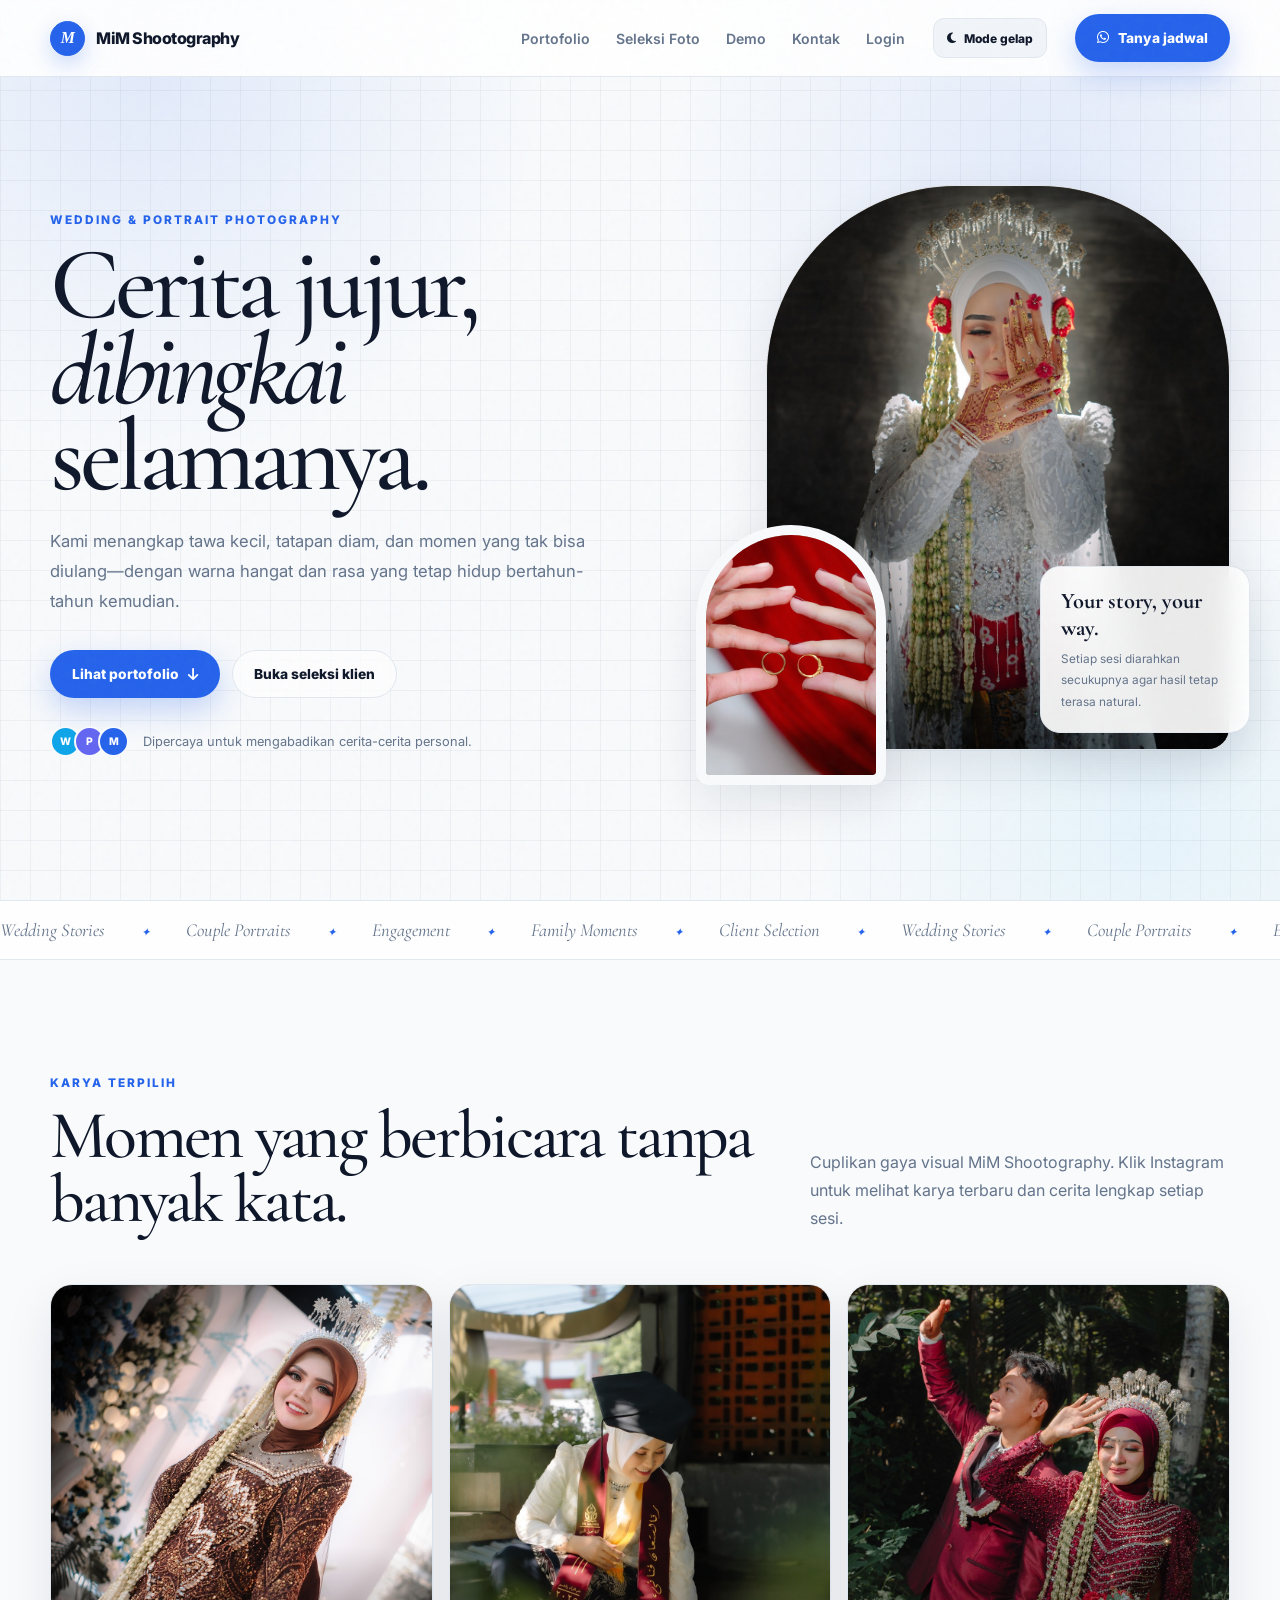
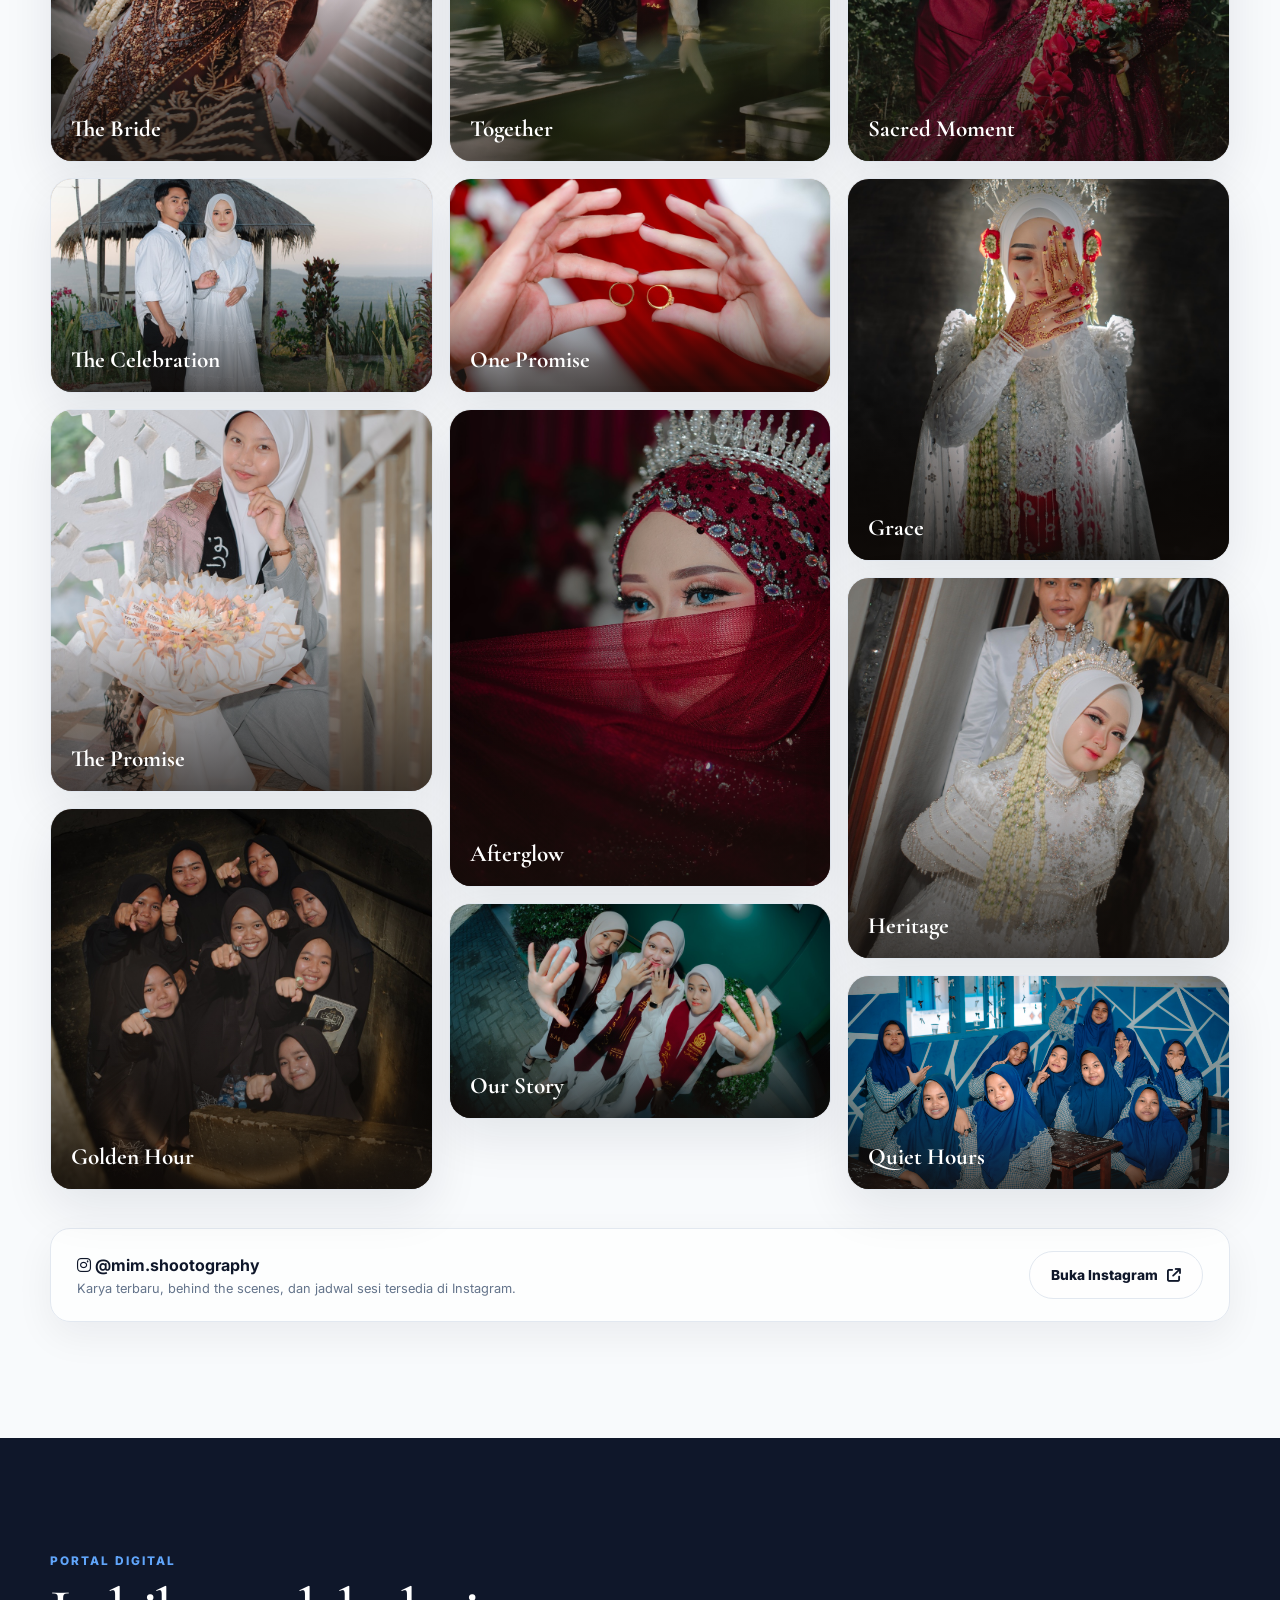
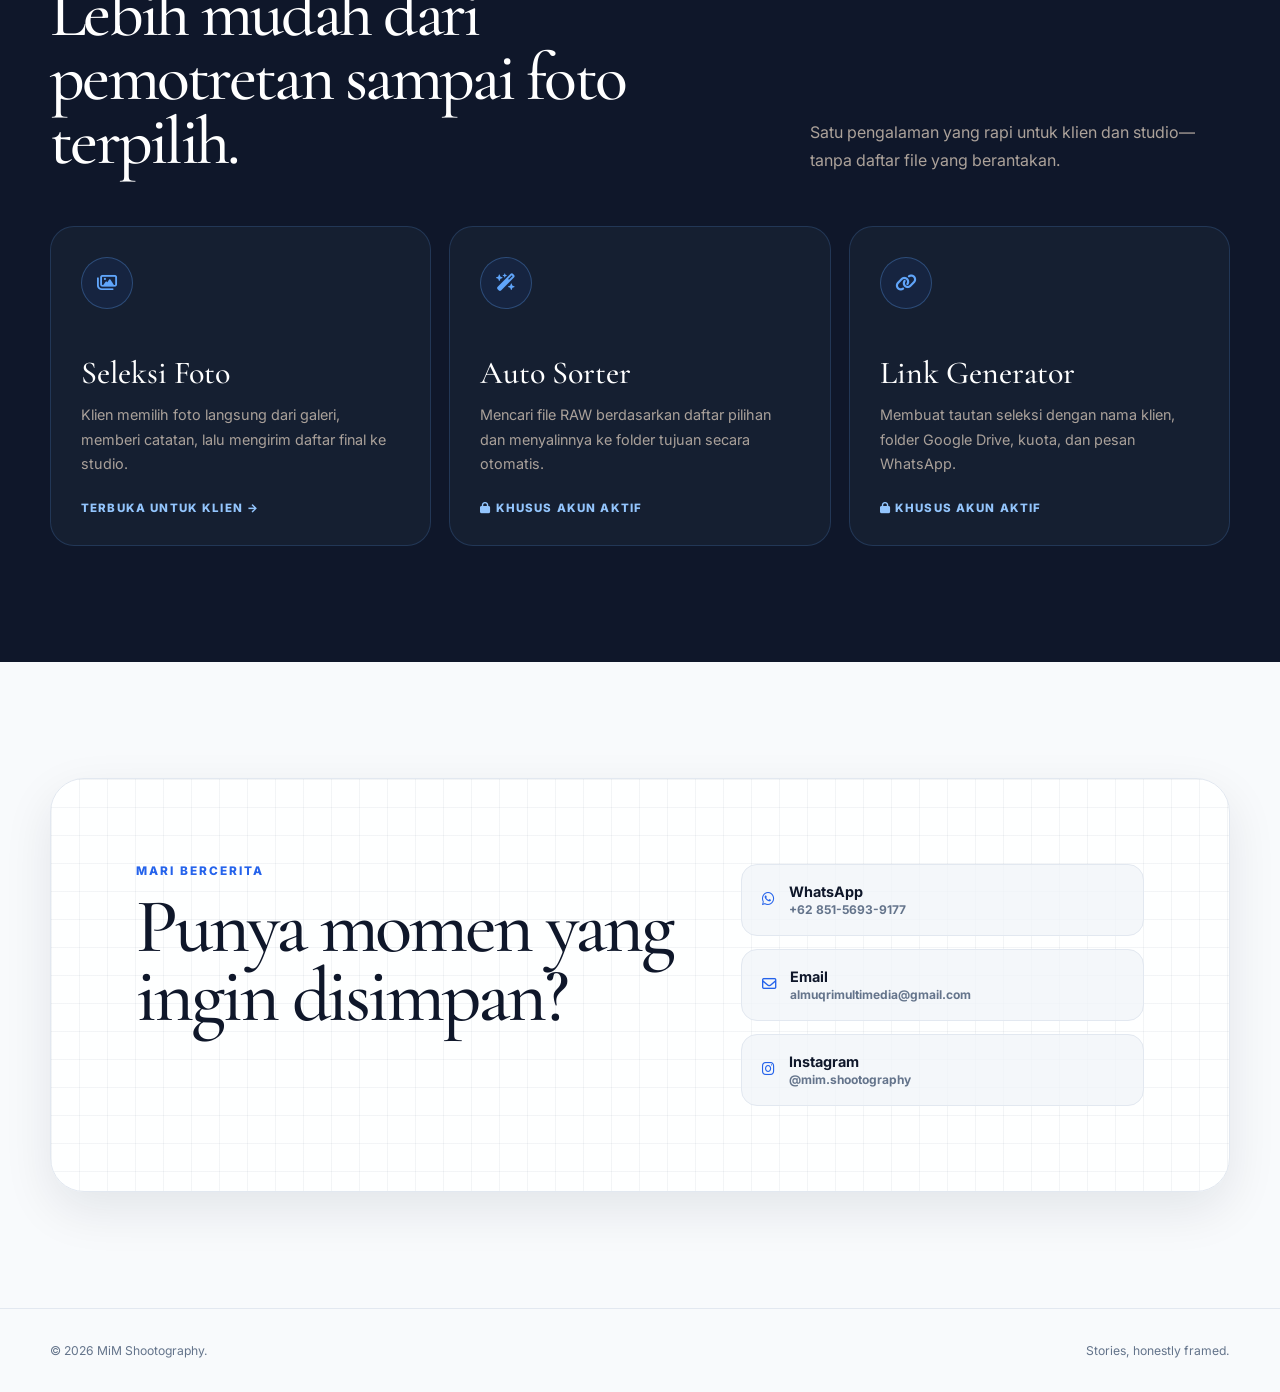
==== commit ae672150: "Add files via upload" ====
--- a/index.html
+++ b/index.html
@@ -1,1152 +1,117 @@
-<!DOCTYPE html>
-<html lang="id" class="light">
+<!doctype html>
+<html lang="id">
 <head>
-    <meta charset="UTF-8">
-    <meta name="viewport" content="width=device-width, initial-scale=1.0">
-    <title id="pageTitle">Client Portal</title>
-    
-    <script>
-        tailwind = {
-            config: {
-                darkMode: 'class', 
-            }
-        }
-    </script>
-    <script src="https://cdn.tailwindcss.com"></script>
-    
-    <script>
-        if (localStorage.getItem('theme') === 'dark') {
-            document.documentElement.classList.add('dark');
-        } else {
-            document.documentElement.classList.remove('dark');
-            localStorage.setItem('theme', 'light');
-        }
-    </script>
+  <meta charset="utf-8">
+  <meta name="viewport" content="width=device-width, initial-scale=1">
+  <meta name="description" content="MiM Shootography — fotografi pernikahan, portrait, dan sistem seleksi foto online.">
+  <title>MiM Shootography — Stories, Honestly Framed</title>
+  <link rel="preconnect" href="https://fonts.googleapis.com">
+  <link rel="preconnect" href="https://fonts.gstatic.com" crossorigin>
+  <link href="https://fonts.googleapis.com/css2?family=Cormorant+Garamond:ital,wght@0,500;0,600;1,500&family=Inter:wght@400;500;600;700;800&display=swap" rel="stylesheet">
+  <link rel="stylesheet" href="https://cdnjs.cloudflare.com/ajax/libs/font-awesome/6.5.2/css/all.min.css">
+  <link rel="stylesheet" href="styles.css?v=portfolio-ratios">
+  <script src="studio-theme.js"></script>
+  <link rel="stylesheet" href="studio-theme.css">
+</head>
+<body class="studio-app studio-grid home-app">
+  <header class="site-header">
+    <nav class="nav container">
+      <a class="brand" href="index.html"><span class="brand-mark">M</span><span>MiM Shootography</span></a>
+      <button class="nav-toggle" onclick="toggleMenu()" aria-label="Buka menu"><i class="fa-solid fa-bars"></i></button>
+      <div class="nav-links">
+        <a href="#karya">Portofolio</a>
+        <a href="select.html">Seleksi Foto</a>
+        <a href="demo.html">Demo</a>
+        <a href="#kontak">Kontak</a>
+        <a href="login.html">Login</a>
+      </div>
+      <button type="button" class="studio-theme-btn light-surface home-theme-btn" onclick="toggleStudioTheme()" aria-label="Ganti tema"><i data-theme-icon class="fa-solid fa-moon"></i><span data-theme-label>Mode gelap</span></button>
+      <a class="button" href="https://wa.me/6285156939177" target="_blank" rel="noopener"><i class="fa-brands fa-whatsapp"></i> Tanya jadwal</a>
+    </nav>
+  </header>
 
-    <link href="https://cdnjs.cloudflare.com/ajax/libs/font-awesome/6.0.0/css/all.min.css" rel="stylesheet">
-    <style>
-        @import url('https://fonts.googleapis.com/css2?family=Inter:wght@300;400;500;600;700&display=swap');
-        body { font-family: 'Inter', sans-serif; overflow-x: hidden; transition: background-color 0.3s ease, color 0.3s ease; }
-        ::-webkit-scrollbar { width: 8px; }
-        ::-webkit-scrollbar-track { background: transparent; }
-        ::-webkit-scrollbar-thumb { background: #cbd5e1; border-radius: 4px; }
-        .dark ::-webkit-scrollbar-thumb { background: #475569; }
-        ::-webkit-scrollbar-thumb:hover { background: #94a3b8; }
-        
-        .photo-card { transition: all 0.2s ease-in-out; }
-        .photo-card:active { transform: scale(0.97); }
-        .selected-overlay { opacity: 0; transition: opacity 0.2s ease; }
-        .photo-card.selected .selected-overlay { opacity: 1; }
-        
-        @keyframes checkPop {
-            0% { transform: scale(0) rotate(-15deg); opacity: 0; }
-            50% { transform: scale(1.3) rotate(10deg); opacity: 1; }
-            100% { transform: scale(1) rotate(0deg); opacity: 1; }
-        }
-        .photo-card.selected .check-badge {
-            animation: checkPop 0.4s cubic-bezier(0.175, 0.885, 0.32, 1.275) forwards;
-        }
-        
-        @keyframes breathing {
-            0% { transform: scale(0.95); }
-            50% { transform: scale(0.92); }
-            100% { transform: scale(0.95); }
-        }
-        .photo-card.selected img {
-            border-radius: 0.5rem;
-            animation: breathing 3s infinite ease-in-out; 
-            box-shadow: 0 0 0 3px #3b82f6; 
-        }
+  <main>
+    <section class="hero">
+      <div class="hero-grid container">
+        <div class="hero-copy">
+          <p class="eyebrow">Wedding & portrait photography</p>
+          <h1 class="display">Cerita jujur,<br><em>dibingkai</em><br>selamanya.</h1>
+          <p class="lead">Kami menangkap tawa kecil, tatapan diam, dan momen yang tak bisa diulang—dengan warna hangat dan rasa yang tetap hidup bertahun-tahun kemudian.</p>
+          <div class="hero-actions">
+            <a class="button-dark" href="#karya">Lihat portofolio <i class="fa-solid fa-arrow-down"></i></a>
+            <a class="button-ghost" href="select.html">Buka seleksi klien</a>
+          </div>
+          <div class="hero-note"><div class="avatars"><span>W</span><span>P</span><span>M</span></div><span>Dipercaya untuk mengabadikan cerita-cerita personal.</span></div>
+        </div>
+        <div class="hero-art" aria-label="Cuplikan portofolio">
+          <div class="hero-photo main"><img src="assets/portfolio-12.jpg" alt="Pengantin dalam busana adat karya MiM Shootography"></div>
+          <div class="hero-photo side"><img src="assets/portfolio-09.jpg" alt="Detail cincin pernikahan karya MiM Shootography"></div>
+          <div class="float-card"><strong>Your story, your way.</strong><span>Setiap sesi diarahkan secukupnya agar hasil tetap terasa natural.</span></div>
+        </div>
+      </div>
+    </section>
 
-        /* Triangle untuk tooltip */
-        .tooltip-triangle {
-            position: absolute;
-            bottom: -4px;
-            left: 50%;
-            transform: translateX(-50%) rotate(45deg);
-            width: 10px;
-            height: 10px;
-            background-color: #2563eb; /* blue-600 */
-        }
-    </style>
-    
-    <script src="pengaturan.js"></script>
-</head>
-<body class="text-slate-800 dark:text-slate-200 bg-slate-50 dark:bg-slate-900 pb-32 flex flex-col min-h-screen">
+    <div class="marquee"><div class="marquee-track">
+      <span>Wedding Stories</span><span>Couple Portraits</span><span>Engagement</span><span>Family Moments</span><span>Client Selection</span>
+      <span>Wedding Stories</span><span>Couple Portraits</span><span>Engagement</span><span>Family Moments</span><span>Client Selection</span>
+    </div></div>
 
-    <header class="bg-white dark:bg-slate-800 shadow-sm border-b border-slate-200 dark:border-slate-700 sticky top-0 z-40 transition-colors duration-300">
-        <div class="max-w-6xl mx-auto px-4 py-4 flex justify-between items-center">
-            <div class="flex items-center gap-3">
-                <div class="bg-slate-900 dark:bg-slate-700 text-white w-10 h-10 rounded-xl flex items-center justify-center text-xl shadow-lg">
-                    <i class="fa-solid fa-camera-retro"></i>
-                </div>
-                <div>
-                    <h1 class="font-bold text-lg leading-tight tracking-tight text-slate-800 dark:text-white" id="headerVendorName">Client Portal</h1>
-                    <p class="text-xs text-slate-500 dark:text-slate-400 font-medium uppercase tracking-wider" data-i18n="subtitle">Alat Seleksi Aman</p>
-                </div>
-            </div>
-            
-            <div class="flex items-center gap-2">
-                <button onclick="showTutorial(true)" class="flex items-center justify-center w-9 h-9 md:w-auto md:px-3 md:py-1.5 bg-slate-100 dark:bg-slate-700 hover:bg-slate-200 dark:hover:bg-slate-600 text-slate-700 dark:text-slate-200 rounded-lg text-sm transition shadow-sm border border-slate-200 dark:border-slate-600" title="Panduan">
-                    <i class="fa-solid fa-circle-question text-blue-600 dark:text-blue-400"></i> <span class="hidden md:inline ml-1 font-bold" data-i18n="btnGuide">Panduan</span>
-                </button>
-                <button onclick="toggleDarkMode()" id="darkModeBtn" class="flex items-center justify-center w-9 h-9 bg-slate-100 dark:bg-slate-700 hover:bg-slate-200 dark:hover:bg-slate-600 rounded-lg text-sm transition shadow-sm border border-slate-200 dark:border-slate-600">
-                    <i class="fa-solid fa-moon text-slate-600 dark:text-slate-300"></i>
-                </button>
-                <button onclick="toggleLanguage()" class="flex items-center justify-center w-9 h-9 md:w-auto md:px-3 md:py-1.5 bg-slate-100 dark:bg-slate-700 hover:bg-slate-200 dark:hover:bg-slate-600 text-slate-700 dark:text-slate-200 font-bold rounded-lg text-sm transition shadow-sm border border-slate-200 dark:border-slate-600">
-                    <i class="fa-solid fa-globe text-blue-600 dark:text-blue-400"></i> <span id="langDisplay" class="hidden md:inline ml-1">EN</span>
-                </button>
-            </div>
+    <section class="section" id="karya">
+      <div class="container">
+        <div class="section-head">
+          <div><p class="eyebrow">Karya terpilih</p><h2 class="section-title">Momen yang berbicara tanpa banyak kata.</h2></div>
+          <p class="section-desc">Cuplikan gaya visual MiM Shootography. Klik Instagram untuk melihat karya terbaru dan cerita lengkap setiap sesi.</p>
         </div>
-    </header>
+        <div class="portfolio-grid">
+          <article class="portfolio-card ratio-portrait"><img src="assets/portfolio-06.jpg" alt="Portrait pengantin karya MiM Shootography"><div class="portfolio-label"><strong>The Bride</strong></div></article>
+          <article class="portfolio-card ratio-square"><img src="assets/portfolio-08.jpg" alt="Detail cincin pasangan karya MiM Shootography"><div class="portfolio-label"><strong>The Promise</strong></div></article>
+          <article class="portfolio-card ratio-wide"><img src="assets/portfolio-09.jpg" alt="Cincin pernikahan karya MiM Shootography"><div class="portfolio-label"><strong>One Promise</strong></div></article>
+          <article class="portfolio-card ratio-portrait"><img src="assets/portfolio-07.jpg" alt="Portrait pasangan karya MiM Shootography"><div class="portfolio-label"><strong>Together</strong></div></article>
+          <article class="portfolio-card ratio-wide"><img src="assets/portfolio-01.jpg" alt="Prewedding pasangan karya MiM Shootography"><div class="portfolio-label"><strong>Quiet Hours</strong></div></article>
+          <article class="portfolio-card ratio-square"><img src="assets/portfolio-10.jpg" alt="Busana adat pengantin karya MiM Shootography"><div class="portfolio-label"><strong>Heritage</strong></div></article>
+          <article class="portfolio-card ratio-portrait"><img src="assets/portfolio-11.jpg" alt="Pasangan pengantin karya MiM Shootography"><div class="portfolio-label"><strong>Afterglow</strong></div></article>
+          <article class="portfolio-card ratio-wide"><img src="assets/portfolio-05.jpg" alt="Detail acara karya MiM Shootography"><div class="portfolio-label"><strong>The Celebration</strong></div></article>
+          <article class="portfolio-card ratio-square"><img src="assets/portfolio-12.jpg" alt="Pengantin dalam busana adat karya MiM Shootography"><div class="portfolio-label"><strong>Grace</strong></div></article>
+          <article class="portfolio-card ratio-portrait"><img src="assets/portfolio-04.jpg" alt="Pasangan dalam prosesi karya MiM Shootography"><div class="portfolio-label"><strong>Sacred Moment</strong></div></article>
+          <article class="portfolio-card ratio-wide"><img src="assets/portfolio-03.jpg" alt="Cerita prewedding karya MiM Shootography"><div class="portfolio-label"><strong>Our Story</strong></div></article>
+          <article class="portfolio-card ratio-square"><img src="assets/portfolio-02.jpg" alt="Kolase prewedding karya MiM Shootography"><div class="portfolio-label"><strong>Golden Hour</strong></div></article>
+        </div>
+        <div class="instagram-callout"><div><strong><i class="fa-brands fa-instagram"></i> @mim.shootography</strong><div class="muted" style="margin-top:6px;font-size:.8rem">Karya terbaru, behind the scenes, dan jadwal sesi tersedia di Instagram.</div></div><a class="button-ghost" href="https://www.instagram.com/mim.shootography/" target="_blank" rel="noopener">Buka Instagram <i class="fa-solid fa-arrow-up-right-from-square"></i></a></div>
+      </div>
+    </section>
 
-    <main id="clientView" class="flex-grow w-full">
-        
-        <div id="greetingSection" class="hidden max-w-6xl w-full mx-auto px-4 pt-8">
-            <div class="bg-slate-900 dark:bg-slate-800 rounded-3xl p-6 md:p-8 text-white shadow-xl relative overflow-hidden flex flex-col md:flex-row justify-between items-start md:items-center gap-6 border border-slate-800 dark:border-slate-700">
-                <div class="absolute -right-10 -top-10 text-slate-800 dark:text-slate-700 opacity-50 transform rotate-12 pointer-events-none">
-                    <i class="fa-solid fa-camera-retro text-[150px]"></i>
-                </div>
-                
-                <div class="relative z-10">
-                    <h2 class="text-2xl md:text-3xl font-bold mb-1"><span data-i18n="welcomeTitle">Hallo</span>, <span id="displayClientName" class="text-blue-400 capitalize">Kakak</span> 👋</h2>
-                    <p class="text-slate-300 text-sm md:text-base leading-relaxed" data-i18n="welcomeDesc">Selamat datang di portal seleksi foto dari {vendor}.</p>
-                </div>
-                
-                <div id="greetingQuotaInfo" class="hidden relative z-10 bg-slate-800/80 dark:bg-slate-900/80 backdrop-blur-md border border-slate-700 px-5 py-3 rounded-2xl items-center gap-4 shadow-inner">
-                    <div class="w-12 h-12 rounded-xl bg-blue-900/50 flex items-center justify-center text-blue-400 text-lg">
-                        <i class="fa-solid fa-images"></i>
-                    </div>
-                    <div>
-                        <p class="text-[10px] text-slate-400 font-bold uppercase tracking-wider" data-i18n="quotaTitle">Kuota Paket</p>
-                        <p class="text-sm font-bold"><span id="greetingQuotaLimit" class="text-xl text-white">0</span> <span class="text-slate-300" data-i18n="quotaMax">Foto Maksimal</span></p>
-                    </div>
-                </div>
-            </div>
+    <section class="section dark-section">
+      <div class="container">
+        <div class="section-head"><div><p class="eyebrow">Portal digital</p><h2 class="section-title">Lebih mudah dari pemotretan sampai foto terpilih.</h2></div><p class="section-desc">Satu pengalaman yang rapi untuk klien dan studio—tanpa daftar file yang berantakan.</p></div>
+        <div class="feature-grid">
+          <article class="feature-card"><div class="feature-icon"><i class="fa-regular fa-images"></i></div><h3>Seleksi Foto</h3><p>Klien memilih foto langsung dari galeri, memberi catatan, lalu mengirim daftar final ke studio.</p><a class="lock" href="select.html">Terbuka untuk klien →</a></article>
+          <article class="feature-card"><div class="feature-icon"><i class="fa-solid fa-wand-magic-sparkles"></i></div><h3>Auto Sorter</h3><p>Mencari file RAW berdasarkan daftar pilihan dan menyalinnya ke folder tujuan secara otomatis.</p><span class="lock"><i class="fa-solid fa-lock"></i> Khusus akun aktif</span></article>
+          <article class="feature-card"><div class="feature-icon"><i class="fa-solid fa-link"></i></div><h3>Link Generator</h3><p>Membuat tautan seleksi dengan nama klien, folder Google Drive, kuota, dan pesan WhatsApp.</p><span class="lock"><i class="fa-solid fa-lock"></i> Khusus akun aktif</span></article>
         </div>
+      </div>
+    </section>
 
-        <div class="max-w-6xl mx-auto px-4 py-8 w-full">
-            <div id="inputSection" class="bg-white dark:bg-slate-800 rounded-2xl p-8 shadow-sm border border-slate-100 dark:border-slate-700 mb-8 max-w-2xl mx-auto text-center relative overflow-hidden hidden transition-colors duration-300">
-                <div class="absolute top-0 left-0 w-full h-1 bg-gradient-to-r from-slate-200 via-slate-800 to-slate-200 dark:from-slate-700 dark:via-blue-500 dark:to-slate-700"></div>
-                <h2 class="text-xl font-bold mb-2 text-slate-800 dark:text-white" data-i18n="manualTitle">Akses Manual Galeri</h2>
-                <p class="text-slate-500 dark:text-slate-400 text-sm mb-8" data-i18n="manualDesc">Silakan tempel (paste) link folder Google Drive Anda di bawah ini.</p>
-                <div class="relative">
-                    <div class="absolute inset-y-0 left-0 pl-4 flex items-center pointer-events-none">
-                        <i class="fa-brands fa-google-drive text-slate-400 text-lg"></i>
-                    </div>
-                    <input type="text" id="driveLink" 
-                        class="w-full pl-12 pr-4 py-3.5 bg-slate-50 dark:bg-slate-900 border border-slate-200 dark:border-slate-700 text-slate-800 dark:text-white rounded-xl focus:ring-2 focus:ring-slate-800 dark:focus:ring-blue-500 outline-none transition" 
-                        placeholder="Link Google Drive...">
-                </div>
-                <div class="mt-6 flex justify-center">
-                    <button onclick="loadFromDrive()" class="px-8 py-3.5 bg-slate-900 dark:bg-blue-600 hover:bg-black dark:hover:bg-blue-700 text-white font-medium rounded-xl transition shadow-lg flex items-center justify-center gap-2">
-                        <i class="fa-solid fa-folder-open"></i> <span data-i18n="btnOpen">Buka Galeri</span>
-                    </button>
-                </div>
-            </div>
-
-            <div id="loadingState" class="hidden flex-col items-center justify-center py-16">
-                <i class="fa-solid fa-circle-notch fa-spin text-4xl text-slate-800 dark:text-blue-500 mb-4"></i>
-                <p id="loadingText" class="text-slate-500 dark:text-slate-400 font-medium mt-3" data-i18n="loading">Menarik data dari Google Drive...</p>
-            </div>
-
-            <div id="galleryContainer" class="hidden">
-                <div id="folderNavContainer" class="hidden mb-6 bg-white dark:bg-slate-800 rounded-2xl p-5 border border-slate-200 dark:border-slate-700 shadow-sm">
-                    <div class="flex items-center justify-between mb-4 border-b border-slate-100 dark:border-slate-700 pb-3">
-                        <h4 class="font-bold text-slate-700 dark:text-slate-200 text-sm flex items-center">
-                            <i class="fa-solid fa-folder-tree mr-2 text-blue-500"></i> 
-                            <span data-i18n="folderTitle">Sub-Folder Tersedia</span>
-                        </h4>
-                        <button id="btnBackFolder" onclick="navigateBackFolder()" class="hidden text-xs font-bold bg-slate-100 dark:bg-slate-700 text-slate-600 dark:text-slate-300 px-3 py-1.5 rounded-lg shadow-sm border border-slate-200 dark:border-slate-600 hover:bg-blue-50 hover:text-blue-600 transition flex items-center">
-                            <i class="fa-solid fa-arrow-left mr-1.5"></i> <span data-i18n="btnBackFolder">Kembali</span>
-                        </button>
-                    </div>
-                    <div id="folderGrid" class="grid grid-cols-1 sm:grid-cols-2 md:grid-cols-3 lg:grid-cols-4 gap-3"></div>
-                </div>
-
-                <div class="flex flex-col md:flex-row justify-between items-start md:items-end mb-6 gap-4 border-b border-slate-200 dark:border-slate-700 pb-4">
-                    <div>
-                        <h3 class="font-bold text-xl text-slate-800 dark:text-white flex items-center gap-2">
-                            <span id="currentFolderDisplay" data-i18n="galleryTitle">Koleksi Foto</span>
-                        </h3>
-                        <p class="text-sm text-slate-500 dark:text-slate-400 mt-1" data-i18n="galleryDesc">Klik gambar untuk memilih. Klik ikon 🔍 untuk perbesar & tambah catatan.</p>
-                    </div>
-                    <div class="flex flex-wrap items-center gap-2">
-                        
-                        <!-- TOMBOL GRID DENGAN ANIMASI BALON TOOLTIP -->
-                        <div class="relative">
-                            <button onclick="hideTooltip('gridTooltip'); toggleGridSize()" class="text-sm bg-white dark:bg-slate-800 border border-slate-200 dark:border-slate-600 text-slate-700 dark:text-slate-200 py-2 px-3 rounded-lg font-medium cursor-pointer shadow-sm hover:bg-slate-50 dark:hover:bg-slate-700 transition" title="Ubah Ukuran Grid">
-                                <i class="fa-solid fa-table-cells-large"></i>
-                            </button>
-                            <div id="gridTooltip" class="hidden opacity-0 absolute -top-12 left-1/2 -translate-x-1/2 bg-blue-600 text-white text-[10px] font-bold py-1.5 px-3 rounded-lg animate-bounce shadow-lg pointer-events-none whitespace-nowrap z-50 transition-all duration-300">
-                                <span data-i18n="gridTip">Ubah Baris Foto</span>
-                                <div class="tooltip-triangle"></div>
-                            </div>
-                        </div>
-
-                        <!-- DROPDOWN URUTAN -->
-                        <div class="relative">
-                            <div class="absolute inset-y-0 left-0 pl-3 flex items-center pointer-events-none">
-                                <i class="fa-solid fa-arrow-down-a-z text-slate-400 text-sm"></i>
-                            </div>
-                            <select id="sortDropdown" onchange="applySort(this.value)" class="text-sm bg-white dark:bg-slate-800 border border-slate-200 dark:border-slate-600 text-slate-700 dark:text-slate-200 py-2 pl-9 pr-8 rounded-lg font-medium cursor-pointer shadow-sm focus:outline-none focus:ring-2 focus:ring-slate-800 appearance-none transition">
-                                <option value="default" data-i18n="sortDefault">Urutan Asli</option>
-                                <option value="asc">A - Z</option>
-                                <option value="desc">Z - A</option>
-                                <option value="random" data-i18n="sortRandom">Acak (Random)</option>
-                            </select>
-                            <div class="absolute inset-y-0 right-0 pr-2 flex items-center pointer-events-none">
-                                <i class="fa-solid fa-chevron-down text-slate-400 text-xs"></i>
-                            </div>
-                        </div>
-
-                        <!-- TOMBOL ACAK LAGI DENGAN ANIMASI BALON TOOLTIP -->
-                        <div class="relative">
-                            <button id="btnReshuffle" onclick="hideTooltip('reshuffleTooltip'); applySort('random')" class="hidden text-sm bg-slate-100 dark:bg-slate-700 text-slate-700 dark:text-slate-200 py-2 px-3 rounded-lg font-bold transition shadow-sm hover:bg-slate-200 dark:hover:bg-slate-600 border border-slate-300 dark:border-slate-600">
-                                <i class="fa-solid fa-dice"></i> <span class="hidden sm:inline ml-1" data-i18n="btnReshuffle">Acak Lagi</span>
-                            </button>
-                            <div id="reshuffleTooltip" class="hidden opacity-0 absolute -top-12 left-1/2 -translate-x-1/2 bg-blue-600 text-white text-[10px] font-bold py-1.5 px-3 rounded-lg animate-bounce shadow-lg pointer-events-none whitespace-nowrap z-50 transition-all duration-300">
-                                <span data-i18n="reshuffleTip">Tekan ini untuk acak foto</span>
-                                <div class="tooltip-triangle"></div>
-                            </div>
-                        </div>
-
-                        <button onclick="toggleViewMode()" id="viewModeBtn" class="text-sm bg-slate-800 dark:bg-slate-700 text-white py-2 px-4 rounded-lg font-medium transition flex items-center gap-2 shadow-sm hover:bg-slate-700 dark:hover:bg-slate-600 border border-transparent dark:border-slate-600">
-                            <i class="fa-solid fa-filter"></i> <span id="btnViewText">Lihat Pilihan</span> (0)
-                        </button>
-                    </div>
-                </div>
-                
-                <div id="photoGrid" class="mb-8 transition-all duration-300"></div>
-                <div id="paginationContainer" class="flex justify-center items-center gap-3 mt-10 pb-8 hidden"></div>
-            </div>
+    <section class="section" id="kontak">
+      <div class="container contact-card">
+        <div><p class="eyebrow">Mari bercerita</p><h2>Punya momen yang ingin disimpan?</h2></div>
+        <div class="contact-list">
+          <a class="contact-link" href="https://wa.me/6285156939177" target="_blank" rel="noopener"><i class="fa-brands fa-whatsapp"></i><span>WhatsApp<br><small class="muted">+62 851-5693-9177</small></span></a>
+          <a class="contact-link" href="mailto:almuqrimultimedia@gmail.com"><i class="fa-regular fa-envelope"></i><span>Email<br><small class="muted">almuqrimultimedia@gmail.com</small></span></a>
+          <a class="contact-link" href="https://www.instagram.com/mim.shootography/" target="_blank" rel="noopener"><i class="fa-brands fa-instagram"></i><span>Instagram<br><small class="muted">@mim.shootography</small></span></a>
         </div>
-    </main>
-
-    <footer id="clientFooter" class="text-center py-6 mt-auto border-t border-slate-200 dark:border-slate-800 bg-white dark:bg-slate-900 transition-colors">
-        <p class="text-sm text-slate-400">&copy; <script>document.write(new Date().getFullYear())</script> Layanan eksklusif oleh <span id="footerVendorName" class="font-medium text-slate-500 dark:text-slate-300">Portal</span>.</p>
-    </footer>
-
-    <div id="actionBar" class="fixed bottom-0 left-0 w-full bg-white/95 dark:bg-slate-800/95 backdrop-blur-md border-t border-slate-200 dark:border-slate-700 shadow-[0_-10px_30px_-10px_rgba(0,0,0,0.1)] dark:shadow-[0_-10px_30px_-10px_rgba(0,0,0,0.5)] transform translate-y-full transition-transform duration-300 z-50">
-        <div id="quotaContainer" class="hidden w-full px-4 md:px-8 pt-3 pb-1 max-w-6xl mx-auto border-b border-slate-100 dark:border-slate-700">
-            <div class="flex justify-between items-end mb-1.5">
-                <span class="text-[11px] font-bold text-slate-500 dark:text-slate-400 uppercase tracking-wider" data-i18n="quotaFooter">Kuota Paket Anda</span>
-                <span id="quotaText" class="text-sm font-bold text-slate-800 dark:text-white">0 / 0</span>
-            </div>
-            <div class="w-full bg-slate-200 dark:bg-slate-700 rounded-full h-2.5 overflow-hidden shadow-inner">
-                <div id="quotaBar" class="bg-blue-600 h-2.5 rounded-full transition-all duration-500 ease-out" style="width: 0%"></div>
-            </div>
-        </div>
-        <div class="max-w-6xl mx-auto px-4 py-4 flex items-center justify-between">
-            <div class="flex items-center gap-4">
-                <div class="bg-slate-900 dark:bg-blue-600 text-white font-bold w-12 h-12 rounded-full flex items-center justify-center text-lg shadow-md shrink-0" id="selectedCount">0</div>
-                <div class="hidden sm:block">
-                    <p class="font-bold text-slate-800 dark:text-white" data-i18n="selFooterTitle">Foto Terpilih</p>
-                    <p class="text-xs text-slate-500 dark:text-slate-400" data-i18n="selFooterDesc">Kirim daftar ini ke tim kami</p>
-                </div>
-            </div>
-            <div class="flex items-center gap-2">
-                <button onclick="downloadList()" class="px-4 py-3 bg-slate-100 dark:bg-slate-700 hover:bg-slate-200 dark:hover:bg-slate-600 text-slate-700 dark:text-white font-bold rounded-xl transition flex items-center gap-2 border border-slate-300 dark:border-slate-600 shadow-sm" title="Download file .txt">
-                    <i class="fa-solid fa-file-arrow-down text-lg"></i> <span class="hidden md:inline" data-i18n="btnDownload">Download List</span>
-                </button>
-                <button onclick="copyToClipboard()" class="px-5 md:px-6 py-3 bg-green-600 hover:bg-green-700 text-white font-bold rounded-xl transition flex items-center gap-2 shadow-lg">
-                    <i class="fa-brands fa-whatsapp text-xl"></i> <span class="hidden md:inline" data-i18n="btnWA">Kirim WA</span><span class="md:hidden" data-i18n="btnWA">Kirim WA</span>
-                </button>
-            </div>
-        </div>
-    </div>
-
-    <div id="customAlert" class="fixed top-4 left-1/2 -translate-x-1/2 bg-slate-900 dark:bg-slate-800 border border-transparent dark:border-slate-600 text-white px-6 py-4 rounded-xl shadow-2xl z-[99] flex items-center gap-3 transition-all duration-300 transform -translate-y-32 opacity-0 min-w-[300px] justify-center">
-        <i id="alertIcon" class="fa-solid fa-circle-check text-green-400 text-lg"></i>
-        <span id="alertText" class="text-sm font-bold tracking-wide">Notifikasi</span>
-    </div>
-
-    <div id="tutorialModal" class="fixed inset-0 bg-slate-900/80 backdrop-blur-sm z-[100] hidden flex-col justify-center items-center opacity-0 transition-opacity duration-300 px-4">
-        <div class="bg-white dark:bg-slate-800 border border-transparent dark:border-slate-700 rounded-3xl max-w-md w-full p-8 shadow-2xl transform scale-95 transition-transform duration-300" id="tutorialContent">
-            <div class="absolute top-4 right-4">
-                <button onclick="closeTutorial()" class="text-slate-400 hover:text-slate-600 dark:hover:text-white text-xl"><i class="fa-solid fa-xmark"></i></button>
-            </div>
-            <div class="text-center mb-6 mt-2">
-                <div class="w-16 h-16 bg-blue-100 dark:bg-blue-900/50 text-blue-600 dark:text-blue-400 rounded-full flex items-center justify-center text-3xl mx-auto mb-4 shadow-inner">
-                    <i class="fa-solid fa-lightbulb"></i>
-                </div>
-                <h3 class="text-2xl font-bold text-slate-800 dark:text-white" data-i18n="tutTitle">Cara Memilih Foto</h3>
-                <p class="text-slate-500 dark:text-slate-400 text-sm mt-2" data-i18n="tutDesc">Ikuti panduan mudah ini untuk menyeleksi foto favorit Anda:</p>
-            </div>
-            <ul class="space-y-4 mb-8">
-                <li class="flex items-start gap-4">
-                    <div class="bg-blue-600 text-white w-8 h-8 rounded-full flex items-center justify-center font-bold shrink-0 shadow-md">1</div>
-                    <p class="text-sm text-slate-600 dark:text-slate-300 pt-1" data-i18n="tut1"><strong>Pilih Foto:</strong> Klik (tap) langsung pada gambar foto untuk memilihnya.</p>
-                </li>
-                <li class="flex items-start gap-4">
-                    <div class="bg-blue-600 text-white w-8 h-8 rounded-full flex items-center justify-center font-bold shrink-0 shadow-md">2</div>
-                    <p class="text-sm text-slate-600 dark:text-slate-300 pt-1" data-i18n="tut2"><strong>Zoom & Catatan:</strong> Klik ikon <i class="fa-solid fa-magnifying-glass-plus text-slate-800 dark:text-white mx-1"></i> untuk memperbesar gambar & tambah instruksi edit.</p>
-                </li>
-                <li class="flex items-start gap-4">
-                    <div class="bg-blue-600 text-white w-8 h-8 rounded-full flex items-center justify-center font-bold shrink-0 shadow-md">3</div>
-                    <p class="text-sm text-slate-600 dark:text-slate-300 pt-1" data-i18n="tut4"><strong>Tampilan & Urutan:</strong> Klik ikon <i class="fa-solid fa-table-cells-large text-slate-800 dark:text-white mx-1"></i> untuk mengubah jumlah baris grid foto. Gunakan dropdown untuk melihat foto dalam <em>'Urutan Asli'</em> (berdasarkan jam foto) atau <em>'Acak'</em>. Klik tombol <em>'Lihat Pilihan'</em> untuk meninjau foto yang sudah dipilih.</p>
-                </li>
-                <li class="flex items-start gap-4">
-                    <div class="bg-blue-600 text-white w-8 h-8 rounded-full flex items-center justify-center font-bold shrink-0 shadow-md">4</div>
-                    <p class="text-sm text-slate-600 dark:text-slate-300 pt-1" data-i18n="tut3"><strong>Kirim List:</strong> Jika sudah selesai, klik tombol Kirim WA atau Download di bagian bawah layar.</p>
-                </li>
-            </ul>
-            <button onclick="closeTutorial()" class="w-full py-4 bg-slate-900 dark:bg-blue-600 hover:bg-black dark:hover:bg-blue-700 text-white font-bold rounded-xl transition shadow-lg text-sm uppercase tracking-wider" data-i18n="btnTut">
-                Mengerti, Mulai Memilih!
-            </button>
-        </div>
-    </div>
-
-    <!-- LIGHTBOX ZOOM -->
-    <div id="lightbox" class="fixed inset-0 bg-black/95 z-[60] hidden flex-col justify-center items-center opacity-0 transition-opacity duration-300 backdrop-blur-sm touch-pan-y">
-        <div class="absolute top-0 left-0 w-full p-4 flex justify-between items-center z-50 bg-gradient-to-b from-black/80 to-transparent">
-            <p id="lightboxTitle" class="text-white font-medium drop-shadow-md text-sm md:text-base ml-2">Photo Name</p>
-            <button onclick="closeLightbox()" class="text-white hover:text-red-400 w-10 h-10 flex items-center justify-center text-2xl bg-black/50 hover:bg-white/20 rounded-full transition"><i class="fa-solid fa-xmark"></i></button>
-        </div>
-        <button onclick="prevPhoto(event)" class="absolute left-2 md:left-6 top-1/2 -translate-y-1/2 w-10 h-10 md:w-14 md:h-14 bg-black/50 hover:bg-white/20 text-white rounded-full flex items-center justify-center text-xl md:text-2xl z-50 transition hidden md:flex"><i class="fa-solid fa-chevron-left"></i></button>
-        <button onclick="nextPhoto(event)" class="absolute right-2 md:right-6 top-1/2 -translate-y-1/2 w-10 h-10 md:w-14 md:h-14 bg-black/50 hover:bg-white/20 text-white rounded-full flex items-center justify-center text-xl md:text-2xl z-50 transition hidden md:flex"><i class="fa-solid fa-chevron-right"></i></button>
-        <div class="w-full h-full flex items-center justify-center p-2 pb-32 md:pb-24 pointer-events-none">
-            <img id="lightboxImg" src="" class="max-w-full max-h-full object-contain rounded-md shadow-2xl transition-all duration-200 ease-in-out pointer-events-auto select-none opacity-100 transform scale-100">
-        </div>
-        <div class="absolute bottom-6 left-1/2 -translate-x-1/2 flex flex-col items-center gap-3 w-11/12 max-w-md z-50">
-            <p class="text-white/50 text-xs md:hidden text-center mb-[-5px] animate-pulse"><i class="fa-solid fa-arrows-left-right"></i> <span data-i18n="swipe">Geser kiri/kanan</span></p>
-            <button id="lightboxSelectBtn" onclick="toggleLightboxSelect()" class="px-6 py-3 bg-slate-800 hover:bg-slate-700 text-white font-bold rounded-xl transition flex items-center justify-center shadow-lg border border-slate-600 w-full sm:w-auto">
-                <i class="fa-regular fa-square-check mr-2"></i> <span id="btnSelectText">Pilih Foto Ini</span>
-            </button>
-            <textarea id="lightboxNote" oninput="saveNote()" data-i18n="notePlaceholder" class="w-full bg-slate-800/90 text-white placeholder-slate-400 text-sm rounded-xl p-3 border border-slate-600 focus:outline-none focus:border-slate-400 hidden transition-all shadow-lg backdrop-blur-sm" rows="2" placeholder="Catatan edit (opsional), misal: hapus jerawat..."></textarea>
-        </div>
-    </div>
-
-    <!-- LOGIKA JAVASCRIPT -->
-    <script>
-        const ITEMS_PER_PAGE = 200; 
-        
-        let appState = { 
-            rootFolderId: null, folderId: null, clientName: '', 
-            photos: [], originalPhotos: [], folders: [], folderHistory: [],
-            selectedMap: new Map(), 
-            notes: {}, currentPage: 1, kuota: null, 
-            viewMode: 'all', sortOrder: 'default', lang: 'id',
-            gridMode: 2 
-        };
-
-        const TRANSLATIONS = {
-            id: {
-                subtitle: "Alat Seleksi Aman",
-                welcomeTitle: "Hallo",
-                welcomeDesc: "Selamat datang di portal seleksi foto dari <span class='font-bold text-white'>{vendor}</span>.",
-                quotaTitle: "Kuota Paket",
-                quotaMax: "Foto Maksimal",
-                manualTitle: "Akses Manual Galeri",
-                manualDesc: "Silakan tempel (paste) link folder Google Drive Anda di bawah ini.",
-                btnOpen: "Buka Galeri",
-                loading: "Menarik data dari Google Drive...",
-                folderTitle: "Sub-Folder Tersedia",
-                btnBackFolder: "Kembali",
-                galleryTitle: "Koleksi Foto",
-                galleryDesc: "Klik gambar untuk memilih. Klik ikon 🔍 untuk perbesar & tambah catatan.",
-                sortDefault: "Urutan Asli",
-                sortRandom: "Acak (Random)",
-                btnReshuffle: "Acak Lagi",
-                btnViewSel: "Lihat Pilihan",
-                btnViewAll: "Lihat Semua Folder",
-                quotaFooter: "Kuota Paket Anda",
-                selFooterTitle: "Foto Terpilih",
-                selFooterDesc: "Kirim daftar ini ke tim kami",
-                btnDownload: "Download List",
-                btnWA: "Kirim WA",
-                tutTitle: "Cara Memilih Foto",
-                tutDesc: "Ikuti panduan mudah ini untuk menyeleksi foto favorit Anda:",
-                tut1: "<strong>Pilih Foto:</strong> Klik (tap) langsung pada gambar foto untuk memilihnya.",
-                tut2: "<strong>Zoom & Catatan:</strong> Klik ikon <i class='fa-solid fa-magnifying-glass-plus text-slate-800 dark:text-white mx-1'></i> untuk memperbesar gambar & tambah instruksi edit.",
-                tut4: "<strong>Tampilan & Urutan:</strong> Klik ikon <i class='fa-solid fa-table-cells-large text-slate-800 dark:text-white mx-1'></i> untuk mengubah jumlah baris grid foto. Gunakan dropdown untuk melihat foto dalam <em>'Urutan Asli'</em> (berdasarkan jam foto) atau <em>'Acak'</em>. Klik tombol <em>'Lihat Pilihan'</em> untuk meninjau foto yang sudah dipilih.",
-                tut3: "<strong>Kirim List:</strong> Jika sudah selesai, klik tombol Kirim WA atau Download di bagian bawah layar.",
-                btnTut: "Mengerti, Mulai Memilih!",
-                btnGuide: "Panduan",
-                swipe: "Geser kiri/kanan",
-                btnSelect: "Pilih Foto Ini",
-                btnSelected: "Terpilih",
-                notePlaceholder: "Catatan edit (opsional), misal: hapus jerawat...",
-                alertLimit: "Batas maksimal limit foto telah tercapai!",
-                alertEmpty: "Belum ada foto yang dipilih.",
-                alertCopy: "List foto disalin! Silahkan paste di WhatsApp.",
-                gridTip: "Ubah Baris Foto",
-                reshuffleTip: "Tekan ini untuk acak foto"
-            },
-            en: {
-                subtitle: "Secure Selection Tool",
-                welcomeTitle: "Hello",
-                welcomeDesc: "Welcome to the photo selection portal from <span class='font-bold text-white'>{vendor}</span>.",
-                quotaTitle: "Package Quota",
-                quotaMax: "Max Photos",
-                manualTitle: "Manual Gallery Access",
-                manualDesc: "Please paste your Google Drive folder link below.",
-                btnOpen: "Open Gallery",
-                loading: "Fetching data from Google Drive...",
-                folderTitle: "Available Sub-Folders",
-                btnBackFolder: "Go Back",
-                galleryTitle: "Photo Collection",
-                galleryDesc: "Click an image to select. Click 🔍 to zoom & add notes.",
-                sortDefault: "Original Order",
-                sortRandom: "Randomize",
-                btnReshuffle: "Shuffle Again",
-                btnViewSel: "View Selection",
-                btnViewAll: "View All Folders",
-                quotaFooter: "Your Package Quota",
-                selFooterTitle: "Selected Photos",
-                selFooterDesc: "Send this list to our team",
-                btnDownload: "Download List",
-                btnWA: "Send via WA",
-                tutTitle: "How to Select Photos",
-                tutDesc: "Follow these simple steps to select your favorite photos:",
-                tut1: "<strong>Select Photo:</strong> Click (tap) directly on the image to select it.",
-                tut2: "<strong>Zoom & Notes:</strong> Click the <i class='fa-solid fa-magnifying-glass-plus text-slate-800 dark:text-white mx-1'></i> icon to enlarge & add editing instructions.",
-                tut4: "<strong>View & Sort:</strong> Click the <i class='fa-solid fa-table-cells-large text-slate-800 dark:text-white mx-1'></i> icon to change grid layout. Use the dropdown to view photos in <em>'Original Order'</em> or <em>'Random'</em>. Click <em>'View Selection'</em> to review your chosen photos.",
-                tut3: "<strong>Send List:</strong> When finished, click the Send via WA or Download button at the bottom.",
-                btnTut: "Got it, Start Selecting!",
-                btnGuide: "Guide",
-                swipe: "Swipe left/right",
-                btnSelect: "Select This Photo",
-                btnSelected: "Selected",
-                notePlaceholder: "Edit notes (optional), e.g., remove blemishes...",
-                alertLimit: "Maximum photo limit has been reached!",
-                alertEmpty: "No photos selected yet.",
-                alertCopy: "List copied! Please paste it in WhatsApp.",
-                gridTip: "Change Grid Rows",
-                reshuffleTip: "Click to reshuffle"
-            }
-        };
-
-        function toggleDarkMode() {
-            const html = document.documentElement;
-            html.classList.toggle('dark');
-            const isDark = html.classList.contains('dark');
-            localStorage.setItem('theme', isDark ? 'dark' : 'light');
-            updateDarkModeIcon(isDark);
-        }
-
-        function updateDarkModeIcon(isDark) {
-            const btn = document.getElementById('darkModeBtn');
-            if (!btn) return;
-            if (isDark) {
-                btn.innerHTML = '<i class="fa-solid fa-sun text-yellow-400"></i>';
-            } else {
-                btn.innerHTML = '<i class="fa-solid fa-moon text-slate-600 dark:text-slate-300"></i>';
-            }
-        }
-
-        function toggleLanguage() {
-            appState.lang = appState.lang === 'id' ? 'en' : 'id';
-            document.getElementById('langDisplay').textContent = appState.lang === 'id' ? 'EN' : 'ID';
-            applyTranslations();
-        }
-
-        function applyTranslations() {
-            const langData = TRANSLATIONS[appState.lang];
-            const vendorName = (typeof CONFIG_APP !== 'undefined' && CONFIG_APP.namaVendor) ? CONFIG_APP.namaVendor : 'Studio Foto';
-
-            document.querySelectorAll('[data-i18n]').forEach(el => {
-                const key = el.getAttribute('data-i18n');
-                if (langData[key]) {
-                    let textToDisplay = langData[key].replace('{vendor}', vendorName);
-                    if (el.tagName === 'INPUT' || el.tagName === 'TEXTAREA') {
-                        el.placeholder = textToDisplay;
-                    } else {
-                        el.innerHTML = textToDisplay;
-                    }
-                }
-            });
-            updateViewModeText();
-            if (currentZoomPhoto) updateLightboxSelectBtn();
-        }
-
-        let currentZoomIndex = 0; 
-        let currentZoomPhoto = null;
-        let touchstartX = 0;
-        let touchendX = 0;
-        let hasSeenTutorial = false; 
-        let tooltipTimeout;
-
-        document.addEventListener("DOMContentLoaded", () => {
-            updateDarkModeIcon(document.documentElement.classList.contains('dark'));
-
-            if (typeof CONFIG_APP !== 'undefined') {
-                document.getElementById('footerVendorName').textContent = CONFIG_APP.namaVendor || 'Studio Foto';
-                document.getElementById('pageTitle').textContent = `Client Portal - ${CONFIG_APP.namaVendor}`;
-                document.getElementById('headerVendorName').textContent = CONFIG_APP.namaVendor || 'Studio Foto';
-            }
-
-            const urlParams = new URLSearchParams(window.location.search);
-            const urlName = urlParams.get('n');
-            const urlKuota = urlParams.get('k');
-            const autoId = urlParams.get('i');
-
-            if (urlName) {
-                appState.clientName = decodeURIComponent(urlName).replace(/-/g, ' ');
-                document.getElementById('displayClientName').textContent = appState.clientName;
-                document.getElementById('greetingSection').classList.remove('hidden');
-            } else {
-                document.getElementById('displayClientName').textContent = "Kakak";
-            }
-            
-            if (urlKuota) {
-                try {
-                    let paddedKuota = urlKuota;
-                    const pad = urlKuota.length % 4;
-                    if (pad > 0) paddedKuota += '='.repeat(4 - pad);
-                    
-                    const decodedKuota = parseInt(atob(paddedKuota));
-                    if (!isNaN(decodedKuota) && decodedKuota > 0) {
-                        appState.kuota = decodedKuota;
-                        document.getElementById('quotaContainer').classList.remove('hidden');
-                        document.getElementById('quotaContainer').classList.add('block');
-                        document.getElementById('greetingQuotaInfo').classList.remove('hidden');
-                        document.getElementById('greetingQuotaInfo').classList.add('flex');
-                        document.getElementById('greetingQuotaLimit').textContent = appState.kuota;
-                    }
-                } catch (e) { console.error("Hash kuota tidak valid."); }
-            }
-
-            if (autoId) {
-                document.getElementById('driveLink').value = `https://drive.google.com/drive/folders/${autoId}`;
-                document.getElementById('inputSection').classList.add('hidden');
-                setTimeout(() => { loadFromDrive(); }, 500);
-            } else {
-                document.getElementById('inputSection').classList.remove('hidden');
-            }
-
-            const lightboxEl = document.getElementById('lightbox');
-            lightboxEl.addEventListener('touchstart', e => {
-                if (e.target.tagName.toLowerCase() === 'textarea') return;
-                touchstartX = e.changedTouches[0].screenX;
-            }, { passive: true });
-            lightboxEl.addEventListener('touchend', e => {
-                if (e.target.tagName.toLowerCase() === 'textarea') return;
-                touchendX = e.changedTouches[0].screenX;
-                handleSwipeGesture();
-            }, { passive: true });
-            
-            applyTranslations(); 
-        });
-
-        // FUNGSI ANIMASI BALON TOOLTIP
-        function hideTooltip(id) {
-            const el = document.getElementById(id);
-            if(el) {
-                el.classList.replace('opacity-100', 'opacity-0');
-                setTimeout(() => el.classList.add('hidden'), 300);
-            }
-        }
-
-        function triggerTooltipsAnimation() {
-            clearTimeout(tooltipTimeout);
-            const gt = document.getElementById('gridTooltip');
-            const rt = document.getElementById('reshuffleTooltip');
-            
-            if(gt) { gt.classList.remove('hidden'); setTimeout(()=> gt.classList.replace('opacity-0', 'opacity-100'), 50); }
-            if(rt && document.getElementById('sortDropdown').value === 'random') { rt.classList.remove('hidden'); setTimeout(()=> rt.classList.replace('opacity-0', 'opacity-100'), 50); }
-            
-            // Auto hide tooltip dalam 8 detik agar tidak mengganggu
-            tooltipTimeout = setTimeout(() => {
-                hideTooltip('gridTooltip');
-                hideTooltip('reshuffleTooltip');
-            }, 8000);
-        }
-
-        function toggleGridSize() {
-            if (appState.gridMode === 2) {
-                appState.gridMode = 4;
-            } else if (appState.gridMode === 4) {
-                appState.gridMode = 6;
-            } else {
-                appState.gridMode = 2;
-            }
-            renderGallery();
-            
-            const lang = appState.lang === 'id' ? 'Tampilan: ' + appState.gridMode + ' Foto per baris' : 'View: ' + appState.gridMode + ' Photos per row';
-            showAlert(lang, 'success');
-        }
-
-        function showTutorial(forceManual = false) {
-            if (hasSeenTutorial && !forceManual) return;
-            const modal = document.getElementById('tutorialModal');
-            const content = document.getElementById('tutorialContent');
-            modal.classList.remove('hidden');
-            modal.classList.add('flex');
-            setTimeout(() => {
-                modal.classList.replace('opacity-0', 'opacity-100');
-                content.classList.replace('scale-95', 'scale-100');
-            }, 10);
-            hasSeenTutorial = true;
-        }
-
-        function closeTutorial() {
-            const modal = document.getElementById('tutorialModal');
-            const content = document.getElementById('tutorialContent');
-            modal.classList.replace('opacity-100', 'opacity-0');
-            content.classList.replace('scale-100', 'scale-95');
-            setTimeout(() => {
-                modal.classList.remove('flex');
-                modal.classList.add('hidden');
-                
-                // Panggil Animasi Balon setelah Panduan ditutup
-                triggerTooltipsAnimation();
-            }, 300);
-        }
-
-        function handleSwipeGesture() {
-            const minSwipeDistance = 50; 
-            if (touchendX < touchstartX - minSwipeDistance) {
-                if (currentZoomIndex < (appState.viewMode === 'selected' ? appState.selectedMap.size : appState.photos.length) - 1) nextPhoto();
-            }
-            if (touchendX > touchstartX + minSwipeDistance) {
-                if (currentZoomIndex > 0) prevPhoto();
-            }
-        }
-
-        function saveProgress() {
-            if (!appState.rootFolderId) return;
-            const dataToSave = { 
-                selected: Array.from(appState.selectedMap.entries()), 
-                notes: appState.notes 
-            };
-            localStorage.setItem(`client_portal_save_${appState.rootFolderId}`, JSON.stringify(dataToSave));
-        }
-
-        function loadProgress(rootFolderId) {
-            const savedData = localStorage.getItem(`client_portal_save_${rootFolderId}`);
-            if (savedData) {
-                try {
-                    const data = JSON.parse(savedData);
-                    appState.selectedMap = new Map(data.selected || []);
-                    appState.notes = data.notes || {};
-                    if (appState.selectedMap.size > 0) {
-                        setTimeout(() => { updateActionBar(); }, 1000);
-                    }
-                } catch (e) { console.error("Gagal memuat data", e); }
-            } else {
-                appState.selectedMap = new Map();
-                appState.notes = {};
-            }
-        }
-
-        function showAlert(message, type = 'success') {
-            const alertBox = document.getElementById('customAlert');
-            const alertText = document.getElementById('alertText');
-            const alertIcon = document.getElementById('alertIcon');
-            alertText.textContent = message;
-            alertIcon.className = type === 'success' ? "fa-solid fa-circle-check text-green-400 text-lg" : "fa-solid fa-triangle-exclamation text-red-400 text-lg";
-            alertBox.classList.remove('-translate-y-32', 'opacity-0');
-            setTimeout(() => alertBox.classList.add('-translate-y-32', 'opacity-0'), 3000);
-        }
-
-        function extractFolderId(url) {
-            const match = url.match(/folders\/([a-zA-Z0-9-_]+)/);
-            if (match && match[1]) return match[1];
-            return url.match(/id=([a-zA-Z0-9-_]+)/)?.[1] || null;
-        }
-
-        async function loadFromDrive(overrideFolderId = null, folderName = null, isNavigatingBack = false) {
-            if (typeof CONFIG_APP === 'undefined' || !CONFIG_APP.googleApiKey) return showAlert('Sistem belum dikonfigurasi.', 'error');
-            
-            let targetFolderId = overrideFolderId;
-            
-            if (!targetFolderId) {
-                const link = document.getElementById('driveLink').value.trim();
-                targetFolderId = extractFolderId(link) || link;
-                if (!targetFolderId) return showAlert('Link Google Drive tidak valid.', 'error');
-                
-                appState.rootFolderId = targetFolderId;
-                appState.folderHistory = [];
-                loadProgress(appState.rootFolderId); 
-                document.getElementById('inputSection').classList.add('hidden');
-            } else {
-                if (!isNavigatingBack) {
-                    const currentName = appState.folderHistory.length === 0 ? "Galeri Utama" : document.getElementById('currentFolderDisplay').innerText;
-                    appState.folderHistory.push({ id: appState.folderId, name: currentName });
-                }
-            }
-
-            appState.folderId = targetFolderId;
-            appState.currentPage = 1; 
-            appState.viewMode = 'all';
-            
-            const displayTitle = (targetFolderId === appState.rootFolderId) ? TRANSLATIONS[appState.lang].galleryTitle : folderName;
-            document.getElementById('currentFolderDisplay').innerHTML = (targetFolderId === appState.rootFolderId) 
-                ? displayTitle 
-                : `<i class="fa-solid fa-folder-open text-blue-500 mr-2"></i> ${displayTitle}`;
-
-            document.getElementById('loadingState').classList.remove('hidden');
-            document.getElementById('loadingState').classList.add('flex');
-            document.getElementById('galleryContainer').classList.add('hidden');
-            
-            try {
-                let fetchedFiles = []; let nextPageToken = "";
-                const query = encodeURIComponent(`'${targetFolderId}' in parents and trashed=false`);
-                do {
-                    let apiUrl = `https://www.googleapis.com/drive/v3/files?q=${query}&fields=nextPageToken,files(id,name,mimeType,thumbnailLink)&key=${CONFIG_APP.googleApiKey}&pageSize=1000`;
-                    if (nextPageToken) apiUrl += `&pageToken=${nextPageToken}`;
-                    const response = await fetch(apiUrl);
-                    const data = await response.json();
-                    if (data.files) fetchedFiles = fetchedFiles.concat(data.files);
-                    nextPageToken = data.nextPageToken;
-                } while (nextPageToken);
-
-                if (fetchedFiles.length > 0 || appState.folderHistory.length > 0) {
-                    appState.folders = fetchedFiles.filter(f => f.mimeType === 'application/vnd.google-apps.folder');
-                    let photoFiles = fetchedFiles.filter(f => f.mimeType !== 'application/vnd.google-apps.folder' && f.thumbnailLink);
-                    
-                    appState.photos = photoFiles.map(f => ({ 
-                        id: f.id, name: f.name, folderName: displayTitle,
-                        url: f.thumbnailLink?.replace('=s220', '=s500'), 
-                        fullUrl: f.thumbnailLink?.replace('=s220', '=s1600') 
-                    }));
-                    appState.originalPhotos = [...appState.photos];
-                    
-                    renderFolders(); 
-                    
-                    // DEFAULT ACAK SAAT LOADING
-                    document.getElementById('sortDropdown').value = 'random';
-                    applySort('random');
-                    
-                    if (!overrideFolderId) { 
-                        setTimeout(() => { showTutorial(false); }, 800); 
-                    } else {
-                        // Jika pindah folder dan sudah pernah lihat tutorial, langsung trigger balon
-                        if(hasSeenTutorial) setTimeout(triggerTooltipsAnimation, 500);
-                    }
-                } else {
-                    showAlert('Folder kosong atau hak akses bukan Publik.', 'error');
-                    document.getElementById('loadingState').classList.add('hidden');
-                }
-            } catch (error) {
-                showAlert('Gagal terhubung ke Google Drive.', 'error');
-                document.getElementById('loadingState').classList.add('hidden');
-            }
-        }
-
-        function renderFolders() {
-            const container = document.getElementById('folderNavContainer');
-            const grid = document.getElementById('folderGrid');
-            const btnBack = document.getElementById('btnBackFolder');
-            grid.innerHTML = '';
-
-            if (appState.folderHistory.length > 0) {
-                btnBack.classList.remove('hidden');
-            } else {
-                btnBack.classList.add('hidden');
-            }
-
-            if (appState.folders.length === 0 && appState.folderHistory.length === 0) {
-                container.classList.add('hidden');
-                return;
-            }
-            container.classList.remove('hidden');
-
-            appState.folders.forEach(folder => {
-                const btn = document.createElement('button');
-                btn.className = "flex items-center gap-3 p-3 bg-slate-50 dark:bg-slate-900 border border-slate-200 dark:border-slate-600 rounded-xl hover:border-blue-500 dark:hover:border-blue-400 hover:shadow-md transition text-left group";
-                btn.innerHTML = `<i class="fa-solid fa-folder text-yellow-400 group-hover:text-blue-500 transition text-2xl"></i> <span class="font-bold text-xs md:text-sm text-slate-700 dark:text-slate-200 w-full line-clamp-2">${folder.name}</span>`;
-                btn.onclick = () => { loadFromDrive(folder.id, folder.name, false); };
-                grid.appendChild(btn);
-            });
-            
-            if(appState.folders.length === 0 && appState.folderHistory.length > 0) {
-                 grid.innerHTML = `<p class="text-xs text-slate-500 dark:text-slate-400 col-span-full">Tidak ada sub-folder lagi di dalam sini.</p>`;
-            }
-        }
-
-        function navigateBackFolder() {
-            if (appState.folderHistory.length === 0) return;
-            const prevFolder = appState.folderHistory.pop();
-            loadFromDrive(prevFolder.id, prevFolder.name, true);
-        }
-
-        function applySort(order) {
-            appState.sortOrder = order;
-            const btnReshuffle = document.getElementById('btnReshuffle');
-            const rtTooltip = document.getElementById('reshuffleTooltip');
-            
-            if (order === 'random') {
-                btnReshuffle.classList.remove('hidden');
-                document.getElementById('sortDropdown').value = 'random'; 
-            } else {
-                btnReshuffle.classList.add('hidden');
-                if(rtTooltip) hideTooltip('reshuffleTooltip'); // Sembunyikan balon jika bukan acak
-            }
-
-            if (order === 'default') {
-                appState.photos = [...appState.originalPhotos];
-            } else if (order === 'asc') {
-                appState.photos.sort((a, b) => a.name.localeCompare(b.name, undefined, {numeric: true, sensitivity: 'base'}));
-            } else if (order === 'desc') {
-                appState.photos.sort((a, b) => b.name.localeCompare(a.name, undefined, {numeric: true, sensitivity: 'base'}));
-            } else if (order === 'random') {
-                let array = [...appState.photos];
-                for (let i = array.length - 1; i > 0; i--) {
-                    const j = Math.floor(Math.random() * (i + 1));
-                    [array[i], array[j]] = [array[j], array[i]];
-                }
-                appState.photos = array;
-            }
-            appState.currentPage = 1;
-            renderGallery();
-            
-            if(order === 'random') {
-                const icon = btnReshuffle.querySelector('i');
-                icon.classList.add('fa-spin');
-                setTimeout(() => icon.classList.remove('fa-spin'), 500);
-            }
-        }
-
-        function updateViewModeText() {
-            const btn = document.getElementById('viewModeBtn');
-            const langData = TRANSLATIONS[appState.lang];
-            if (appState.viewMode === 'all') {
-                btn.innerHTML = `<i class="fa-solid fa-filter"></i> <span id="btnViewText">${langData.btnViewSel}</span> (${appState.selectedMap.size})`;
-                btn.className = "text-sm bg-slate-800 dark:bg-slate-700 text-white py-2 px-4 rounded-lg font-medium transition flex items-center gap-2 shadow-sm hover:bg-slate-700 dark:hover:bg-slate-600 border border-transparent dark:border-slate-600";
-            } else {
-                btn.innerHTML = `<i class="fa-solid fa-border-all"></i> <span id="btnViewText">${langData.btnViewAll}</span>`;
-                btn.className = "text-sm bg-blue-600 text-white py-2 px-4 rounded-lg font-medium transition flex items-center gap-2 shadow-sm hover:bg-blue-700 border border-transparent";
-            }
-        }
-
-        function toggleViewMode() {
-            if (appState.viewMode === 'all') {
-                if (appState.selectedMap.size === 0) return showAlert(TRANSLATIONS[appState.lang].alertEmpty, 'error');
-                appState.viewMode = 'selected';
-                document.getElementById('folderNavContainer').classList.add('hidden'); 
-            } else {
-                appState.viewMode = 'all';
-                if (appState.folders.length > 0 || appState.folderHistory.length > 0) {
-                    document.getElementById('folderNavContainer').classList.remove('hidden');
-                }
-            }
-            updateViewModeText();
-            appState.currentPage = 1;
-            renderGallery();
-        }
-
-        function renderGallery() {
-            document.getElementById('loadingState').classList.add('hidden');
-            document.getElementById('loadingState').classList.remove('flex');
-            document.getElementById('galleryContainer').classList.remove('hidden');
-            
-            const grid = document.getElementById('photoGrid'); 
-            grid.innerHTML = '';
-            
-            let gridClasses = '';
-            let gapClass = '';
-            let isSmallGrid = appState.gridMode > 2;
-
-            if (appState.gridMode === 2) {
-                gridClasses = 'grid-cols-2 md:grid-cols-3 lg:grid-cols-4';
-                gapClass = 'gap-4 md:gap-6';
-            } else if (appState.gridMode === 4) {
-                gridClasses = 'grid-cols-4 md:grid-cols-5 lg:grid-cols-6';
-                gapClass = 'gap-2 md:gap-4';
-            } else if (appState.gridMode === 6) {
-                gridClasses = 'grid-cols-6 md:grid-cols-8 lg:grid-cols-10';
-                gapClass = 'gap-1.5 md:gap-3';
-            }
-            
-            grid.className = `grid ${gridClasses} ${gapClass} mb-8 transition-all duration-300`;
-
-            const photosToProcess = appState.viewMode === 'selected' 
-                ? Array.from(appState.selectedMap.values()) 
-                : appState.photos;
-
-            const startIndex = (appState.currentPage - 1) * ITEMS_PER_PAGE;
-            const endIndex = startIndex + ITEMS_PER_PAGE;
-            const photosToShow = photosToProcess.slice(startIndex, endIndex);
-
-            photosToShow.forEach((photo, index) => {
-                const globalIndex = appState.photos.findIndex(p => p.id === photo.id); 
-                const card = document.createElement('div');
-                card.className = `photo-card relative bg-slate-100 dark:bg-slate-800 rounded-xl overflow-hidden aspect-square shadow-sm hover:shadow-md ${appState.selectedMap.has(photo.id) ? 'selected' : ''}`;
-                
-                const img = document.createElement('img');
-                img.src = photo.url; 
-                img.className = "w-full h-full object-cover cursor-pointer transition-transform duration-300"; 
-                img.loading = "lazy";
-                img.onclick = () => toggleSelect(photo, card);
-                
-                const overlay = document.createElement('div');
-                overlay.className = "selected-overlay absolute inset-0 bg-slate-900/10 dark:bg-black/20 z-10 flex items-start justify-end p-2 pointer-events-none";
-                
-                const badgeSize = isSmallGrid ? 'w-5 h-5 text-[10px]' : 'w-8 h-8 text-sm';
-                overlay.innerHTML = `<div class="check-badge bg-blue-600 text-white ${badgeSize} rounded-full flex items-center justify-center shadow-lg"><i class="fa-solid fa-check"></i></div>`;
-                
-                if (appState.notes[photo.id]) {
-                    const noteBadge = document.createElement('div');
-                    const rightPos = isSmallGrid ? 'right-8' : 'right-12';
-                    noteBadge.className = `note-badge absolute top-2 ${rightPos} bg-yellow-500 text-white ${badgeSize} rounded-full flex items-center justify-center shadow-md z-20 pointer-events-none`;
-                    noteBadge.innerHTML = '<i class="fa-solid fa-comment-dots"></i>';
-                    overlay.appendChild(noteBadge);
-                }
-
-                const bottomArea = document.createElement('div');
-                const bottomPad = isSmallGrid ? 'p-1.5 pt-4' : 'p-3 pt-8';
-                const textSize = isSmallGrid ? 'text-[9px]' : 'text-xs';
-                const btnSize = isSmallGrid ? 'w-5 h-5 text-[10px] rounded' : 'w-8 h-8 rounded-lg';
-
-                bottomArea.className = `absolute bottom-0 left-0 right-0 bg-gradient-to-t from-black/80 via-black/40 to-transparent ${bottomPad} flex justify-between items-end z-20`;
-                
-                const nameText = document.createElement('p');
-                nameText.className = `text-white ${textSize} font-medium truncate drop-shadow-md w-3/4`;
-                nameText.textContent = photo.name;
-
-                const zoomBtn = document.createElement('button');
-                zoomBtn.className = `text-white bg-black/40 hover:bg-blue-600 ${btnSize} flex items-center justify-center shadow-lg transition-colors`;
-                zoomBtn.innerHTML = '<i class="fa-solid fa-magnifying-glass-plus"></i>';
-                
-                const targetIndex = appState.viewMode === 'selected' ? index : globalIndex;
-                zoomBtn.onclick = (e) => { e.stopPropagation(); openLightbox(targetIndex); };
-
-                bottomArea.appendChild(nameText); bottomArea.appendChild(zoomBtn);
-                card.appendChild(img); card.appendChild(overlay); card.appendChild(bottomArea);
-                grid.appendChild(card);
-            });
-            renderPagination(photosToProcess.length);
-        }
-
-        function renderPagination(totalItems) {
-            const container = document.getElementById('paginationContainer');
-            const totalPages = Math.ceil(totalItems / ITEMS_PER_PAGE);
-            if (totalPages <= 1) { container.classList.add('hidden'); return; }
-            container.classList.remove('hidden'); container.innerHTML = '';
-
-            const prevBtn = document.createElement('button');
-            prevBtn.className = `px-5 py-2.5 rounded-xl font-medium transition flex items-center gap-2 ${appState.currentPage === 1 ? 'bg-slate-50 dark:bg-slate-800 text-slate-300 dark:text-slate-600 cursor-not-allowed border border-transparent' : 'bg-white dark:bg-slate-700 text-slate-700 dark:text-slate-200 hover:bg-slate-50 dark:hover:bg-slate-600 border border-slate-200 dark:border-slate-600 shadow-sm'}`;
-            prevBtn.innerHTML = '<i class="fa-solid fa-chevron-left"></i> Prev';
-            prevBtn.disabled = appState.currentPage === 1;
-            prevBtn.onclick = () => changePage(appState.currentPage - 1);
-            container.appendChild(prevBtn);
-
-            const indicator = document.createElement('span');
-            indicator.className = 'px-5 py-2.5 text-sm font-bold text-slate-700 dark:text-slate-200 bg-slate-100 dark:bg-slate-700 rounded-xl border border-slate-200 dark:border-slate-600';
-            indicator.textContent = `${appState.currentPage} / ${totalPages}`;
-            container.appendChild(indicator);
-
-            const nextBtn = document.createElement('button');
-            nextBtn.className = `px-5 py-2.5 rounded-xl font-medium transition flex items-center gap-2 ${appState.currentPage === totalPages ? 'bg-slate-50 dark:bg-slate-800 text-slate-300 dark:text-slate-600 cursor-not-allowed border border-transparent' : 'bg-white dark:bg-slate-700 text-slate-700 dark:text-slate-200 hover:bg-slate-50 dark:hover:bg-slate-600 border border-slate-200 dark:border-slate-600 shadow-sm'}`;
-            nextBtn.innerHTML = 'Next <i class="fa-solid fa-chevron-right"></i>';
-            nextBtn.disabled = appState.currentPage === totalPages;
-            nextBtn.onclick = () => changePage(appState.currentPage + 1);
-            container.appendChild(nextBtn);
-        }
-
-        function changePage(newPage) {
-            const photosToProcess = appState.viewMode === 'selected' ? Array.from(appState.selectedMap.values()) : appState.photos;
-            const totalPages = Math.ceil(photosToProcess.length / ITEMS_PER_PAGE);
-            if (newPage < 1 || newPage > totalPages) return;
-            appState.currentPage = newPage; renderGallery();
-            document.getElementById('galleryContainer').scrollIntoView({ behavior: 'smooth' });
-        }
-
-        function toggleSelect(photoObj, cardElement) {
-            if (appState.selectedMap.has(photoObj.id)) {
-                appState.selectedMap.delete(photoObj.id); 
-                delete appState.notes[photoObj.id]; 
-                cardElement.classList.remove('selected');
-            } else {
-                if (appState.kuota !== null && appState.selectedMap.size >= appState.kuota) {
-                    return showAlert(TRANSLATIONS[appState.lang].alertLimit, 'error');
-                }
-                appState.selectedMap.set(photoObj.id, photoObj); 
-                cardElement.classList.add('selected');
-            }
-            updateActionBar(); saveProgress();
-            if (appState.viewMode === 'all') updateViewModeText();
-        }
-
-        function updateActionBar() {
-            const count = appState.selectedMap.size;
-            const bar = document.getElementById('actionBar');
-            document.getElementById('selectedCount').textContent = count;
-            
-            if (appState.kuota !== null) {
-                const percentage = Math.min((count / appState.kuota) * 100, 100);
-                const quotaBar = document.getElementById('quotaBar');
-                
-                document.getElementById('quotaText').textContent = `${count} / ${appState.kuota}`;
-                quotaBar.style.width = `${percentage}%`;
-                
-                if (percentage >= 100) {
-                    quotaBar.classList.replace('bg-blue-600', 'bg-green-500'); quotaBar.classList.replace('bg-yellow-500', 'bg-green-500');
-                    document.getElementById('quotaText').classList.add('text-green-600'); document.getElementById('quotaText').classList.remove('dark:text-white');
-                } else if (percentage >= 80) {
-                    quotaBar.classList.replace('bg-blue-600', 'bg-yellow-500'); quotaBar.classList.replace('bg-green-500', 'bg-yellow-500');
-                    document.getElementById('quotaText').classList.remove('text-green-600'); document.getElementById('quotaText').classList.add('dark:text-white');
-                } else {
-                    quotaBar.classList.replace('bg-green-500', 'bg-blue-600'); quotaBar.classList.replace('bg-yellow-500', 'bg-blue-600');
-                    document.getElementById('quotaText').classList.remove('text-green-600'); document.getElementById('quotaText').classList.add('dark:text-white');
-                }
-            }
-            if (count > 0) { bar.classList.remove('translate-y-full'); } else { bar.classList.add('translate-y-full'); }
-        }
-
-        function downloadList() {
-            if (appState.selectedMap.size === 0) return;
-            const selectedPhotos = Array.from(appState.selectedMap.values());
-            const vendor = (typeof CONFIG_APP !== 'undefined' && CONFIG_APP.namaVendor) ? CONFIG_APP.namaVendor : 'Studio';
-            
-            let textContent = `LIST FOTO PILIHAN KLIEN\n=======================\nLayanan : ${vendor}\nKlien   : ${appState.clientName || 'Klien'}\nTotal   : ${selectedPhotos.length} Foto\n=======================\n\n`;
-            
-            selectedPhotos.forEach((p, index) => {
-                const note = appState.notes[p.id];
-                textContent += `${index + 1}. ${p.name}\n`;
-                if (note) textContent += `   Catatan: ${note}\n`;
-            });
-            
-            textContent += `\n=======================\nDicetak otomatis melalui ${vendor} Portal\n`;
-
-            const blob = new Blob([textContent], { type: 'text/plain' });
-            const url = URL.createObjectURL(blob);
-            const a = document.createElement('a'); a.href = url;
-            const safeName = appState.clientName ? appState.clientName.replace(/\s+/g, '_') : 'klien';
-            a.download = `List_Pilihan_${safeName}.txt`;
-            document.body.appendChild(a); a.click(); document.body.removeChild(a); URL.revokeObjectURL(url);
-        }
-
-        function copyToClipboard() {
-            if (appState.selectedMap.size === 0) return;
-            const selectedPhotos = Array.from(appState.selectedMap.values());
-            const vendor = (typeof CONFIG_APP !== 'undefined' && CONFIG_APP.namaVendor) ? CONFIG_APP.namaVendor : 'Studio';
-            const waNumber = (typeof CONFIG_APP !== 'undefined' && CONFIG_APP.whatsappAdmin) ? CONFIG_APP.whatsappAdmin : '';
-            
-            let textToCopy = `*List Foto Pilihan Client*\nLayanan: ${vendor}\nKlien: *${appState.clientName}*\nTotal: ${selectedPhotos.length} Foto\n\n`;
-            selectedPhotos.forEach((p, index) => {
-                const note = appState.notes[p.id];
-                textToCopy += `${index + 1}. ${p.name}\n`;
-                if (note) textToCopy += `   _Catatan: ${note}_\n`;
-            });
-            textToCopy += `\n_Dikirim dari ${vendor} Portal_`;
-
-            if (waNumber) {
-                const encodedText = encodeURIComponent(textToCopy);
-                window.open(`https://wa.me/${waNumber}?text=${encodedText}`, '_blank');
-            } else {
-                const textArea = document.createElement("textarea");
-                textArea.value = textToCopy; textArea.style.position = "fixed"; textArea.style.top = "-9999px"; textArea.style.left = "-9999px";
-                document.body.appendChild(textArea); textArea.focus(); textArea.select();
-                try {
-                    if (document.execCommand('copy')) showAlert(TRANSLATIONS[appState.lang].alertCopy, 'success');
-                } catch (err) { showAlert('Error copying text.', 'error'); }
-                document.body.removeChild(textArea);
-            }
-        }
-
-        function preloadNeighbors(currentIndex, photosArray) {
-            if (currentIndex < photosArray.length - 1) {
-                const imgNext = new Image();
-                imgNext.src = photosArray[currentIndex + 1].fullUrl || photosArray[currentIndex + 1].url;
-            }
-            if (currentIndex > 0) {
-                const imgPrev = new Image();
-                imgPrev.src = photosArray[currentIndex - 1].fullUrl || photosArray[currentIndex - 1].url;
-            }
-        }
-
-        function openLightbox(index) {
-            const lightbox = document.getElementById('lightbox');
-            const imgEl = document.getElementById('lightboxImg');
-            const isCurrentlyOpen = !lightbox.classList.contains('hidden');
-
-            const photosToProcess = appState.viewMode === 'selected' ? Array.from(appState.selectedMap.values()) : appState.photos;
-
-            if (isCurrentlyOpen) {
-                imgEl.classList.remove('opacity-100', 'scale-100');
-                imgEl.classList.add('opacity-0', 'scale-95');
-                
-                setTimeout(() => {
-                    currentZoomIndex = index; 
-                    currentZoomPhoto = photosToProcess[index];
-                    document.getElementById('lightboxTitle').textContent = `${currentZoomPhoto.name} (${index + 1} of ${photosToProcess.length})`;
-                    document.getElementById('lightboxImg').src = currentZoomPhoto.fullUrl || currentZoomPhoto.url;
-                    updateLightboxSelectBtn();
-                    
-                    void imgEl.offsetWidth;
-                    imgEl.classList.remove('opacity-0', 'scale-95'); 
-                    imgEl.classList.add('opacity-100', 'scale-100');
-
-                    preloadNeighbors(currentZoomIndex, photosToProcess);
-                }, 200); 
-
-            } else {
-                currentZoomIndex = index; 
-                currentZoomPhoto = photosToProcess[index];
-                document.getElementById('lightboxTitle').textContent = `${currentZoomPhoto.name} (${index + 1} of ${photosToProcess.length})`;
-                document.getElementById('lightboxImg').src = currentZoomPhoto.fullUrl || currentZoomPhoto.url;
-                updateLightboxSelectBtn();
-                
-                imgEl.classList.remove('opacity-0', 'scale-95');
-                imgEl.classList.add('opacity-100', 'scale-100');
-                
-                lightbox.classList.remove('hidden'); 
-                setTimeout(() => { lightbox.classList.replace('opacity-0', 'opacity-100'); }, 10);
-                document.body.style.overflow = 'hidden';
-
-                preloadNeighbors(currentZoomIndex, photosToProcess);
-            }
-        }
-
-        function closeLightbox() {
-            const lightbox = document.getElementById('lightbox');
-            lightbox.classList.replace('opacity-100', 'opacity-0');
-            setTimeout(() => { 
-                lightbox.classList.add('hidden'); currentZoomPhoto = null; document.body.style.overflow = 'auto'; renderGallery(); 
-            }, 300);
-        }
-
-        function nextPhoto(e) { 
-            if(e) e.stopPropagation(); 
-            const photosToProcess = appState.viewMode === 'selected' ? Array.from(appState.selectedMap.values()) : appState.photos;
-            if (currentZoomIndex < photosToProcess.length - 1) openLightbox(currentZoomIndex + 1); 
-        }
-        function prevPhoto(e) { 
-            if(e) e.stopPropagation(); 
-            if (currentZoomIndex > 0) openLightbox(currentZoomIndex - 1); 
-        }
-
-        function toggleLightboxSelect() {
-            if (!currentZoomPhoto) return;
-            if (appState.selectedMap.has(currentZoomPhoto.id)) {
-                appState.selectedMap.delete(currentZoomPhoto.id); delete appState.notes[currentZoomPhoto.id]; 
-            } else {
-                if (appState.kuota !== null && appState.selectedMap.size >= appState.kuota) {
-                    return showAlert(TRANSLATIONS[appState.lang].alertLimit, 'error');
-                }
-                appState.selectedMap.set(currentZoomPhoto.id, currentZoomPhoto);
-            }
-            updateLightboxSelectBtn(); updateActionBar(); saveProgress(); 
-            if (appState.viewMode === 'all') updateViewModeText();
-        }
-
-        function updateLightboxSelectBtn() {
-            const btn = document.getElementById('lightboxSelectBtn');
-            const noteArea = document.getElementById('lightboxNote');
-            const langData = TRANSLATIONS[appState.lang];
-            const isSelected = appState.selectedMap.has(currentZoomPhoto.id);
-
-            if (isSelected) {
-                btn.innerHTML = `<i class="fa-solid fa-check mr-2"></i> <span id="btnSelectText">${langData.btnSelected}</span>`;
-                btn.className = "px-6 py-3 bg-green-600 hover:bg-green-700 text-white font-bold rounded-xl transition flex items-center justify-center shadow-lg w-full sm:w-auto";
-                noteArea.classList.remove('hidden'); noteArea.value = appState.notes[currentZoomPhoto.id] || '';
-            } else {
-                btn.innerHTML = `<i class="fa-regular fa-square-check mr-2"></i> <span id="btnSelectText">${langData.btnSelect}</span>`;
-                btn.className = "px-6 py-3 bg-slate-800 hover:bg-slate-700 text-white font-bold rounded-xl transition flex items-center justify-center shadow-lg border border-slate-600 w-full sm:w-auto";
-                noteArea.classList.add('hidden');
-            }
-        }
-
-        function saveNote() {
-            if (!currentZoomPhoto) return;
-            const noteText = document.getElementById('lightboxNote').value.trim();
-            if (noteText) appState.notes[currentZoomPhoto.id] = noteText;
-            else delete appState.notes[currentZoomPhoto.id];
-            saveProgress(); 
-        }
-    </script>
+      </div>
+    </section>
+  </main>
+  <footer class="site-footer"><div class="container footer-row"><span>© <span id="year"></span> MiM Shootography.</span><span>Stories, honestly framed.</span></div></footer>
+  <script src="app.js"></script><script>
+    document.querySelector('#year').textContent = new Date().getFullYear();
+    const portfolioGrid = document.querySelector('.portfolio-grid');
+    const portfolioCards = Array.from(portfolioGrid.children);
+    for (let index = portfolioCards.length - 1; index > 0; index--) {
+      const randomIndex = Math.floor(Math.random() * (index + 1));
+      [portfolioCards[index], portfolioCards[randomIndex]] = [portfolioCards[randomIndex], portfolioCards[index]];
+    }
+    portfolioCards.forEach(card => portfolioGrid.appendChild(card));
+  </script>
 </body>
 </html>
--- a/styles.css
+++ b/styles.css
@@ -0,0 +1,251 @@
+:root {
+  --ink: #15120f;
+  --muted: #716a62;
+  --paper: #f6f1e9;
+  --paper-deep: #ece2d5;
+  --white: #fffdf9;
+  --line: rgba(44, 35, 28, .14);
+  --accent: #a85e36;
+  --accent-dark: #754127;
+  --green: #256a4d;
+  --shadow: 0 24px 80px rgba(45, 34, 24, .12);
+  --radius: 28px;
+}
+
+* { box-sizing: border-box; }
+html { scroll-behavior: smooth; }
+body {
+  margin: 0;
+  color: var(--ink);
+  background: var(--paper);
+  font-family: Inter, ui-sans-serif, system-ui, -apple-system, BlinkMacSystemFont, "Segoe UI", sans-serif;
+  -webkit-font-smoothing: antialiased;
+}
+body::before {
+  content: "";
+  position: fixed;
+  inset: 0;
+  pointer-events: none;
+  z-index: 99;
+  opacity: .035;
+  background-image: url("data:image/svg+xml,%3Csvg viewBox='0 0 180 180' xmlns='http://www.w3.org/2000/svg'%3E%3Cfilter id='n'%3E%3CfeTurbulence type='fractalNoise' baseFrequency='.75' numOctaves='3' stitchTiles='stitch'/%3E%3C/filter%3E%3Crect width='100%25' height='100%25' filter='url(%23n)' opacity='.8'/%3E%3C/svg%3E");
+}
+a { color: inherit; text-decoration: none; }
+button, input, textarea { font: inherit; }
+button { cursor: pointer; }
+img { display: block; max-width: 100%; }
+.container { width: min(1180px, calc(100% - 40px)); margin-inline: auto; }
+.eyebrow { margin: 0 0 14px; color: var(--accent); font-size: .74rem; font-weight: 800; letter-spacing: .17em; text-transform: uppercase; }
+.display { margin: 0; font-family: "Cormorant Garamond", Georgia, serif; font-size: clamp(3.4rem, 8vw, 7.5rem); font-weight: 500; line-height: .84; letter-spacing: -.05em; }
+.serif { font-family: "Cormorant Garamond", Georgia, serif; }
+.muted { color: var(--muted); }
+
+.site-header {
+  position: fixed;
+  top: 0;
+  left: 0;
+  right: 0;
+  z-index: 50;
+  background: rgba(246, 241, 233, .88);
+  border-bottom: 1px solid rgba(44, 35, 28, .09);
+  backdrop-filter: blur(18px);
+}
+.nav { min-height: 76px; display: flex; align-items: center; gap: 28px; }
+.brand { display: flex; align-items: center; gap: 11px; margin-right: auto; font-weight: 800; letter-spacing: -.03em; }
+.brand-mark { width: 35px; height: 35px; display: grid; place-items: center; border: 1px solid var(--ink); border-radius: 50%; font-family: Georgia, serif; font-style: italic; }
+.nav-links { display: flex; align-items: center; gap: 26px; color: #4e4943; font-size: .88rem; font-weight: 600; }
+.nav-links a:hover { color: var(--accent); }
+.nav-toggle { display: none; border: 0; background: none; font-size: 1.4rem; }
+.button, .button-ghost, .button-dark {
+  min-height: 48px;
+  padding: 0 21px;
+  display: inline-flex;
+  align-items: center;
+  justify-content: center;
+  gap: 9px;
+  border: 1px solid transparent;
+  border-radius: 999px;
+  font-size: .86rem;
+  font-weight: 800;
+  transition: .2s ease;
+}
+.button { color: white; background: var(--accent); box-shadow: 0 12px 30px rgba(168, 94, 54, .24); }
+.button:hover { transform: translateY(-2px); background: var(--accent-dark); }
+.button-dark { color: var(--white); background: var(--ink); }
+.button-dark:hover { transform: translateY(-2px); background: #332b25; }
+.button-ghost { border-color: var(--line); background: rgba(255,255,255,.34); }
+.button-ghost:hover { background: var(--white); }
+.button.block, .button-dark.block, .button-ghost.block { width: 100%; }
+
+.hero { min-height: 100vh; padding: 140px 0 70px; display: flex; align-items: center; overflow: hidden; }
+.hero-grid { display: grid; grid-template-columns: 1.02fr .98fr; gap: clamp(40px, 7vw, 100px); align-items: center; }
+.hero-copy p.lead { max-width: 570px; margin: 28px 0 34px; color: var(--muted); font-size: 1.04rem; line-height: 1.8; }
+.hero-actions { display: flex; flex-wrap: wrap; gap: 12px; }
+.hero-note { margin-top: 28px; display: flex; align-items: center; gap: 14px; color: var(--muted); font-size: .8rem; }
+.avatars { display: flex; }
+.avatars span { width: 31px; height: 31px; display: grid; place-items: center; margin-left: -7px; border: 2px solid var(--paper); border-radius: 50%; color: white; background: var(--accent); font-size: .65rem; font-weight: 800; }
+.avatars span:first-child { margin-left: 0; background: #5b715c; }
+.avatars span:nth-child(2) { background: #a87f57; }
+.hero-art { position: relative; min-height: 600px; }
+.hero-photo { position: absolute; overflow: hidden; border-radius: 190px 190px 22px 22px; box-shadow: var(--shadow); background: #b8a38e; }
+.hero-photo.main { inset: 0 0 35px 70px; }
+.hero-photo.side { width: 190px; height: 260px; left: 0; bottom: 0; border: 10px solid var(--paper); border-radius: 110px 110px 16px 16px; }
+.hero-photo img { width: 100%; height: 100%; object-fit: cover; }
+.float-card { position: absolute; right: -20px; bottom: 52px; width: 210px; padding: 20px; border: 1px solid rgba(255,255,255,.7); border-radius: 20px; background: rgba(255,253,249,.9); box-shadow: var(--shadow); backdrop-filter: blur(12px); }
+.float-card strong { display: block; margin-bottom: 6px; font-family: "Cormorant Garamond", serif; font-size: 1.4rem; }
+.float-card span { color: var(--muted); font-size: .74rem; line-height: 1.5; }
+
+.marquee { overflow: hidden; border-block: 1px solid var(--line); background: var(--paper-deep); }
+.marquee-track { width: max-content; padding: 18px 0; display: flex; gap: 36px; animation: ticker 26s linear infinite; color: #665d55; font-family: "Cormorant Garamond", serif; font-size: 1.15rem; font-style: italic; }
+.marquee-track span::after { content: "✦"; margin-left: 36px; color: var(--accent); font-size: .7rem; }
+@keyframes ticker { to { transform: translateX(-50%); } }
+
+.section { padding: 116px 0; }
+.section-head { margin-bottom: 52px; display: flex; align-items: end; justify-content: space-between; gap: 30px; }
+.section-title { max-width: 720px; margin: 0; font-family: "Cormorant Garamond", Georgia, serif; font-size: clamp(2.8rem, 5.3vw, 5.5rem); font-weight: 500; line-height: .94; letter-spacing: -.04em; }
+.section-desc { max-width: 420px; margin: 0; color: var(--muted); line-height: 1.75; }
+.portfolio-grid { columns: 3 280px; column-gap: 16px; }
+.portfolio-card { position: relative; width: 100%; margin: 0 0 16px; display: inline-block; overflow: hidden; break-inside: avoid; vertical-align: top; border-radius: 22px; background: #cab9a8; }
+.portfolio-card.ratio-square { aspect-ratio: 1 / 1; }
+.portfolio-card.ratio-wide { aspect-ratio: 16 / 9; }
+.portfolio-card.ratio-portrait { aspect-ratio: 4 / 5; }
+.portfolio-card img { width: 100%; height: 100%; object-fit: cover; transition: transform .8s cubic-bezier(.2,.7,.2,1); }
+.portfolio-card:hover img { transform: scale(1.045); }
+.portfolio-card::after { content: ""; position: absolute; inset: 0; background: linear-gradient(transparent 55%, rgba(20,14,10,.65)); }
+.portfolio-label { position: absolute; left: 20px; right: 20px; bottom: 18px; z-index: 2; display: flex; align-items: end; justify-content: space-between; color: white; }
+.portfolio-label strong { font-family: "Cormorant Garamond", serif; font-size: 1.45rem; }
+.portfolio-label span { font-size: .7rem; letter-spacing: .12em; text-transform: uppercase; }
+.instagram-callout { margin-top: 22px; padding: 22px 26px; display: flex; align-items: center; justify-content: space-between; gap: 20px; border: 1px solid var(--line); border-radius: 20px; background: rgba(255,255,255,.28); }
+
+.dark-section { color: var(--white); background: var(--ink); }
+.dark-section .eyebrow { color: #d69a78; }
+.dark-section .section-desc, .dark-section .muted { color: #aca29a; }
+.feature-grid { display: grid; grid-template-columns: repeat(3, 1fr); gap: 18px; }
+.feature-card { min-height: 320px; padding: 30px; display: flex; flex-direction: column; border: 1px solid rgba(255,255,255,.12); border-radius: 24px; background: rgba(255,255,255,.035); }
+.feature-icon { width: 52px; height: 52px; display: grid; place-items: center; margin-bottom: auto; border: 1px solid rgba(255,255,255,.18); border-radius: 50%; color: #e7b391; font-size: 1.1rem; }
+.feature-card h3 { margin: 42px 0 11px; font-family: "Cormorant Garamond", serif; font-size: 2rem; font-weight: 500; }
+.feature-card p { margin: 0; color: #aaa19a; font-size: .9rem; line-height: 1.7; }
+.feature-card .lock { margin-top: 24px; color: #dfb49a; font-size: .72rem; font-weight: 800; letter-spacing: .1em; text-transform: uppercase; }
+
+.contact-card { padding: clamp(35px, 7vw, 85px); display: grid; grid-template-columns: 1.15fr .85fr; gap: 60px; border-radius: 34px; background: #e7d7c6; }
+.contact-card h2 { margin: 0; font-family: "Cormorant Garamond", serif; font-size: clamp(3rem, 6vw, 6rem); font-weight: 500; line-height: .9; letter-spacing: -.04em; }
+.contact-list { display: grid; align-content: center; gap: 13px; }
+.contact-link { padding: 18px 20px; display: flex; align-items: center; gap: 14px; border: 1px solid rgba(44,35,28,.14); border-radius: 16px; background: rgba(255,253,249,.44); font-size: .9rem; font-weight: 700; }
+.contact-link i { color: var(--accent); }
+
+.auth-page { min-height: 100vh; padding: 34px; display: grid; grid-template-columns: 1.06fr .94fr; background: var(--paper); }
+.auth-visual { position: relative; min-height: 680px; padding: 44px; display: flex; flex-direction: column; justify-content: space-between; overflow: hidden; border-radius: 28px; color: white; background: #4f453d; }
+.auth-visual::after { content: ""; position: absolute; inset: 0; background: linear-gradient(120deg, rgba(21,18,15,.75), rgba(21,18,15,.08)); }
+.auth-visual > * { position: relative; z-index: 2; }
+.auth-visual .bg { position: absolute; inset: 0; z-index: 0; width: 100%; height: 100%; object-fit: cover; }
+.auth-quote { max-width: 560px; margin: 0; font-family: "Cormorant Garamond", serif; font-size: clamp(2.8rem, 5vw, 5.3rem); font-weight: 500; line-height: .92; letter-spacing: -.04em; }
+.auth-panel { padding: 50px clamp(20px, 6vw, 90px); display: flex; align-items: center; justify-content: center; }
+.auth-box { width: min(440px, 100%); }
+.auth-box h1 { margin: 12px 0 8px; font-family: "Cormorant Garamond", serif; font-size: 3.3rem; font-weight: 500; line-height: 1; }
+.auth-box > p { margin: 0 0 30px; color: var(--muted); line-height: 1.65; }
+.form-group { margin-bottom: 17px; }
+.form-group label { display: block; margin-bottom: 8px; font-size: .78rem; font-weight: 800; }
+.input { width: 100%; height: 52px; padding: 0 16px; border: 1px solid var(--line); border-radius: 13px; outline: none; color: var(--ink); background: rgba(255,255,255,.56); transition: .2s; }
+.input:focus { border-color: var(--accent); box-shadow: 0 0 0 4px rgba(168,94,54,.1); }
+.input-wrap { position: relative; }
+.input-wrap .input { padding-right: 48px; }
+.input-icon { position: absolute; top: 0; right: 0; width: 48px; height: 52px; display: grid; place-items: center; border: 0; color: var(--muted); background: none; }
+.form-hint { margin-top: 8px; color: var(--muted); font-size: .72rem; line-height: 1.5; }
+.auth-footer { margin-top: 22px; text-align: center; color: var(--muted); font-size: .82rem; }
+.auth-footer a { color: var(--accent); font-weight: 800; }
+.alert { margin-bottom: 18px; padding: 13px 15px; display: none; border-radius: 12px; font-size: .82rem; line-height: 1.5; }
+.alert.show { display: block; }
+.alert.error { color: #8f302a; background: #f9dedb; }
+.alert.success { color: #236044; background: #dff1e7; }
+
+.app-shell { min-height: 100vh; background: #f4efe7; }
+.app-topbar { height: 72px; padding: 0 26px; display: flex; align-items: center; gap: 18px; border-bottom: 1px solid var(--line); background: rgba(255,253,249,.88); backdrop-filter: blur(16px); }
+.app-topbar .brand { margin-right: auto; }
+.user-pill { padding: 8px 13px 8px 8px; display: flex; align-items: center; gap: 9px; border: 1px solid var(--line); border-radius: 999px; font-size: .78rem; font-weight: 700; }
+.user-avatar { width: 31px; height: 31px; display: grid; place-items: center; border-radius: 50%; color: white; background: var(--accent); }
+.app-main { width: min(1120px, calc(100% - 36px)); margin: 0 auto; padding: 54px 0 90px; }
+.welcome { margin-bottom: 34px; display: flex; align-items: end; justify-content: space-between; gap: 25px; }
+.welcome h1 { margin: 5px 0 7px; font-family: "Cormorant Garamond", serif; font-size: clamp(2.7rem, 5vw, 4.6rem); font-weight: 500; line-height: .95; }
+.status-badge { padding: 8px 12px; border-radius: 999px; color: #89511a; background: #fae8c9; font-size: .7rem; font-weight: 900; letter-spacing: .08em; text-transform: uppercase; }
+.status-badge.active { color: #216344; background: #d8eee3; }
+.tool-grid { display: grid; grid-template-columns: repeat(3, 1fr); gap: 18px; }
+.tool-card { min-height: 280px; padding: 25px; display: flex; flex-direction: column; border: 1px solid var(--line); border-radius: 22px; background: var(--white); box-shadow: 0 10px 36px rgba(44,35,28,.06); }
+.tool-card .tool-top { display: flex; align-items: start; justify-content: space-between; }
+.tool-card h3 { margin: auto 0 8px; font-family: "Cormorant Garamond", serif; font-size: 1.8rem; font-weight: 600; }
+.tool-card p { min-height: 48px; margin: 0 0 20px; color: var(--muted); font-size: .82rem; line-height: 1.55; }
+.tool-card.locked { background: #eae3d9; }
+.tool-card.locked .button-dark { background: #83796f; }
+.paywall { margin-top: 25px; padding: 28px; display: grid; grid-template-columns: 1fr auto; gap: 30px; align-items: center; border-radius: 22px; color: white; background: var(--ink); }
+.paywall h3 { margin: 0 0 8px; font-family: "Cormorant Garamond", serif; font-size: 2rem; }
+.paywall p { margin: 0; color: #bdb4ad; font-size: .84rem; line-height: 1.6; }
+.price { text-align: right; }
+.price strong { display: block; font-family: "Cormorant Garamond", serif; font-size: 2rem; }
+.price span { color: #cbbdb1; font-size: .72rem; }
+
+.demo-hero { padding: 150px 0 70px; text-align: center; }
+.demo-hero h1 { max-width: 850px; margin: 0 auto 20px; font-family: "Cormorant Garamond", serif; font-size: clamp(3.5rem, 8vw, 7rem); font-weight: 500; line-height: .86; letter-spacing: -.045em; }
+.demo-hero p { max-width: 650px; margin: 0 auto; color: var(--muted); line-height: 1.8; }
+.demo-browser { width: min(1080px, calc(100% - 40px)); margin: 0 auto 110px; overflow: hidden; border: 1px solid var(--line); border-radius: 25px; background: white; box-shadow: var(--shadow); }
+.browser-bar { height: 50px; padding: 0 18px; display: flex; align-items: center; gap: 8px; border-bottom: 1px solid var(--line); background: #eee8e0; }
+.dot { width: 10px; height: 10px; border-radius: 50%; background: #c9bdb1; }
+.browser-address { height: 28px; margin-left: 10px; flex: 1; display: grid; place-items: center; border-radius: 7px; color: var(--muted); background: white; font-size: .7rem; }
+.demo-content { padding: clamp(30px, 7vw, 70px); display: grid; grid-template-columns: 1fr 1fr; gap: 30px; }
+.mini-card { min-height: 230px; padding: 26px; display: flex; flex-direction: column; border: 1px solid var(--line); border-radius: 18px; }
+.mini-card.locked { color: white; background: var(--ink); }
+.mini-card h3 { margin: auto 0 8px; font-family: "Cormorant Garamond", serif; font-size: 1.8rem; }
+.mini-card p { margin: 0 0 18px; color: var(--muted); font-size: .8rem; line-height: 1.6; }
+.mini-card.locked p { color: #aaa29a; }
+
+.modal-backdrop { position: fixed; inset: 0; z-index: 100; padding: 20px; display: none; place-items: center; background: rgba(16,12,9,.7); backdrop-filter: blur(8px); }
+.modal-backdrop.show { display: grid; }
+.modal { width: min(470px, 100%); padding: 32px; border-radius: 24px; background: var(--white); box-shadow: var(--shadow); }
+.modal h2 { margin: 4px 0 10px; font-family: "Cormorant Garamond", serif; font-size: 2.5rem; line-height: 1; }
+.modal p { color: var(--muted); font-size: .85rem; line-height: 1.65; }
+.payment-accounts { margin: 20px 0; display: grid; grid-template-columns: 1fr 1fr; gap: 10px; }
+.payment-account { padding: 15px; border: 1px solid var(--line); border-radius: 13px; }
+.payment-account span { display: block; margin-bottom: 5px; color: var(--muted); font-size: .68rem; font-weight: 800; }
+.payment-account strong { font-size: .86rem; }
+.modal-actions { display: flex; gap: 10px; }
+.modal-actions > * { flex: 1; }
+
+.site-footer { padding: 34px 0; border-top: 1px solid var(--line); }
+.footer-row { display: flex; justify-content: space-between; gap: 20px; color: var(--muted); font-size: .76rem; }
+
+@media (max-width: 900px) {
+  .nav-toggle { display: block; }
+  .nav-links { position: absolute; top: 76px; left: 20px; right: 20px; padding: 18px; display: none; flex-direction: column; align-items: stretch; border: 1px solid var(--line); border-radius: 18px; background: var(--white); box-shadow: var(--shadow); }
+  .nav-links.open { display: flex; }
+  .nav > .button { display: none; }
+  .hero-grid, .contact-card, .auth-page, .demo-content { grid-template-columns: 1fr; }
+  .hero { padding-top: 125px; }
+  .hero-art { min-height: 520px; }
+  .section-head { align-items: start; flex-direction: column; }
+  .feature-grid, .tool-grid { grid-template-columns: 1fr 1fr; }
+  .auth-page { padding: 18px; }
+  .auth-visual { min-height: 420px; }
+  .auth-panel { padding-block: 50px; }
+}
+
+@media (max-width: 640px) {
+  .container { width: min(100% - 28px, 1180px); }
+  .display { font-size: 3.5rem; }
+  .hero-art { min-height: 420px; }
+  .hero-photo.main { left: 42px; }
+  .hero-photo.side { width: 135px; height: 190px; }
+  .float-card { right: 0; bottom: 20px; width: 175px; padding: 15px; }
+  .section { padding: 82px 0; }
+  .portfolio-grid { column-count: 2; column-gap: 12px; }
+  .portfolio-card { margin-bottom: 12px; border-radius: 16px; }
+  .instagram-callout, .welcome, .paywall, .footer-row { align-items: flex-start; flex-direction: column; }
+  .feature-grid, .tool-grid { grid-template-columns: 1fr; }
+  .auth-page { padding: 0; }
+  .auth-visual { min-height: 330px; border-radius: 0 0 25px 25px; }
+  .auth-panel { padding: 42px 22px; }
+  .auth-quote { font-size: 2.8rem; }
+  .paywall { grid-template-columns: 1fr; }
+  .price { text-align: left; }
+  .user-pill span { display: none; }
+  .app-topbar { padding: 0 14px; }
+  .payment-accounts { grid-template-columns: 1fr; }
+  .modal-actions { flex-direction: column; }
+}
--- a/studio-theme.css
+++ b/studio-theme.css
@@ -0,0 +1,346 @@
+:root {
+  --studio-bg: #f8fafc;
+  --studio-surface: #ffffff;
+  --studio-surface-soft: #f1f5f9;
+  --studio-surface-strong: #e2e8f0;
+  --studio-text: #0f172a;
+  --studio-muted: #64748b;
+  --studio-border: #e2e8f0;
+  --studio-blue: #2563eb;
+  --studio-blue-strong: #1d4ed8;
+  --studio-header: #0f172a;
+  --studio-shadow: 0 18px 50px rgba(15, 23, 42, .09);
+  --studio-grid: rgba(100, 116, 139, .075);
+}
+
+html.dark {
+  --studio-bg: #020617;
+  --studio-surface: #0f172a;
+  --studio-surface-soft: #111c30;
+  --studio-surface-strong: #1e293b;
+  --studio-text: #e2e8f0;
+  --studio-muted: #94a3b8;
+  --studio-border: #26344a;
+  --studio-blue: #3b82f6;
+  --studio-blue-strong: #60a5fa;
+  --studio-header: #070d1a;
+  --studio-shadow: 0 22px 60px rgba(0, 0, 0, .34);
+  --studio-grid: rgba(96, 165, 250, .055);
+}
+
+.studio-app {
+  color: var(--studio-text) !important;
+  background-color: var(--studio-bg) !important;
+  transition: color .25s ease, background-color .25s ease;
+}
+
+.studio-grid {
+  background-image:
+    linear-gradient(var(--studio-grid) 1px, transparent 1px),
+    linear-gradient(90deg, var(--studio-grid) 1px, transparent 1px),
+    radial-gradient(circle at 12% 8%, rgba(37, 99, 235, .10), transparent 28%),
+    radial-gradient(circle at 90% 92%, rgba(14, 165, 233, .08), transparent 24%);
+  background-size: 30px 30px, 30px 30px, 100% 100%, 100% 100%;
+  background-attachment: fixed;
+}
+
+.studio-theme-btn {
+  min-height: 40px;
+  padding: 0 13px;
+  display: inline-flex;
+  align-items: center;
+  justify-content: center;
+  gap: 8px;
+  border: 1px solid rgba(148, 163, 184, .28);
+  border-radius: 11px;
+  color: #dbeafe;
+  background: rgba(255, 255, 255, .08);
+  font-size: .75rem;
+  font-weight: 800;
+  transition: .2s ease;
+}
+
+.studio-theme-btn:hover { color: white; background: rgba(255, 255, 255, .15); transform: translateY(-1px); }
+.studio-theme-btn.light-surface { color: var(--studio-text); border-color: var(--studio-border); background: var(--studio-surface-soft); }
+.studio-theme-btn.light-surface:hover { color: var(--studio-blue); background: var(--studio-surface-strong); }
+
+/* Public portfolio landing page */
+.home-app {
+  --ink: var(--studio-text);
+  --muted: var(--studio-muted);
+  --paper: var(--studio-bg);
+  --paper-deep: var(--studio-surface-soft);
+  --white: var(--studio-surface);
+  --line: var(--studio-border);
+  --accent: var(--studio-blue);
+  --accent-dark: var(--studio-blue-strong);
+  color: var(--studio-text);
+}
+.home-app .site-header { background: color-mix(in srgb, var(--studio-surface) 90%, transparent); border-color: var(--studio-border); }
+.home-app .brand-mark { color: white; border-color: var(--studio-blue); background: var(--studio-blue); box-shadow: 0 8px 22px rgba(37,99,235,.24); }
+.home-app .nav-links { color: var(--studio-muted); }
+.home-app .nav-links a:hover { color: var(--studio-blue); }
+.home-app .button,
+.home-app .button-dark { color: white; border-color: transparent; background: var(--studio-blue); box-shadow: 0 12px 30px rgba(37, 99, 235, .25); }
+.home-app .button:hover,
+.home-app .button-dark:hover { color: white; background: var(--studio-blue-strong); }
+.home-app .button-ghost { color: var(--studio-text); border-color: var(--studio-border); background: color-mix(in srgb, var(--studio-surface) 72%, transparent); }
+.home-app .button-ghost:hover { color: var(--studio-blue); background: var(--studio-surface); }
+.home-app .eyebrow { color: var(--studio-blue); }
+.home-app .hero { background: radial-gradient(circle at 82% 20%, rgba(37,99,235,.10), transparent 30%); }
+.home-app .hero-photo { border: 1px solid var(--studio-border); box-shadow: var(--studio-shadow); }
+.home-app .hero-photo.side { border: 10px solid var(--studio-bg); }
+.home-app .float-card { color: var(--studio-text); border-color: var(--studio-border); background: color-mix(in srgb, var(--studio-surface) 92%, transparent); box-shadow: var(--studio-shadow); }
+.home-app .avatars span { border-color: var(--studio-bg); background: #2563eb; }
+.home-app .avatars span:first-child { background: #0ea5e9; }
+.home-app .avatars span:nth-child(2) { background: #6366f1; }
+.home-app .marquee { border-color: var(--studio-border); background: color-mix(in srgb, var(--studio-surface) 82%, transparent); }
+.home-app .marquee-track { color: var(--studio-muted); }
+.home-app .marquee-track span::after { color: var(--studio-blue); }
+.home-app .portfolio-card { border: 1px solid var(--studio-border); box-shadow: var(--studio-shadow); }
+.home-app .instagram-callout { border-color: var(--studio-border); background: color-mix(in srgb, var(--studio-surface) 78%, transparent); box-shadow: 0 14px 38px rgba(15,23,42,.06); }
+.home-app .dark-section { color: white; background: #0f172a; }
+.dark .home-app .dark-section { background: #050b18; }
+.home-app .dark-section .eyebrow { color: #60a5fa; }
+.home-app .feature-card { border-color: rgba(96,165,250,.18); background: rgba(30,41,59,.48); }
+.home-app .feature-icon { color: #60a5fa; border-color: rgba(96,165,250,.3); background: rgba(37,99,235,.08); }
+.home-app .feature-card .lock { color: #93c5fd; }
+.home-app .contact-card {
+  border: 1px solid var(--studio-border);
+  background:
+    linear-gradient(var(--studio-grid) 1px, transparent 1px),
+    linear-gradient(90deg, var(--studio-grid) 1px, transparent 1px),
+    color-mix(in srgb, var(--studio-surface) 92%, transparent);
+  background-size: 28px 28px, 28px 28px, 100% 100%;
+  box-shadow: var(--studio-shadow);
+}
+.home-app .contact-link { color: var(--studio-text); border-color: var(--studio-border); background: color-mix(in srgb, var(--studio-surface-soft) 78%, transparent); }
+.home-app .contact-link i { color: var(--studio-blue); }
+.home-app .site-footer { border-color: var(--studio-border); }
+.dark .home-app .nav-links { background: var(--studio-surface); }
+
+/* Authentication pages */
+.auth-app {
+  --ink: var(--studio-text);
+  --muted: var(--studio-muted);
+  --paper: var(--studio-bg);
+  --white: var(--studio-surface);
+  --line: var(--studio-border);
+  --accent: var(--studio-blue);
+  --accent-dark: var(--studio-blue-strong);
+}
+.auth-app .auth-page { background: transparent; }
+.auth-app .auth-visual { border: 1px solid rgba(96,165,250,.20); background: #0f172a; box-shadow: var(--studio-shadow); }
+.auth-app .auth-visual::after { background: linear-gradient(120deg, rgba(2,6,23,.88), rgba(15,23,42,.18)); }
+.auth-app .auth-visual .brand-mark { color: white; border-color: #60a5fa; background: rgba(37,99,235,.78); }
+.auth-app .auth-panel { background: transparent; }
+.auth-app .auth-box {
+  padding: clamp(26px, 4vw, 42px);
+  border: 1px solid var(--studio-border);
+  border-radius: 24px;
+  background: color-mix(in srgb, var(--studio-surface) 94%, transparent);
+  box-shadow: var(--studio-shadow);
+  backdrop-filter: blur(18px);
+}
+.auth-app .auth-box h1 { color: var(--studio-text); font-family: Inter, sans-serif; font-size: clamp(2.3rem, 4vw, 3.3rem); font-weight: 800; letter-spacing: -.045em; }
+.auth-app .auth-box > p,
+.auth-app .auth-footer,
+.auth-app .form-hint { color: var(--studio-muted); }
+.auth-app .auth-footer a { color: var(--studio-blue); }
+.auth-app .form-group label { color: var(--studio-text); }
+.auth-app .input { color: var(--studio-text); border-color: var(--studio-border); background: var(--studio-surface-soft); }
+.auth-app .input:focus { border-color: var(--studio-blue); box-shadow: 0 0 0 4px rgba(37,99,235,.12); }
+.auth-app .input-icon { color: var(--studio-muted); }
+.auth-app .button,
+.auth-app .button-dark { color: white; background: var(--studio-blue); box-shadow: 0 12px 30px rgba(37,99,235,.24); }
+.auth-app .button:hover,
+.auth-app .button-dark:hover { background: var(--studio-blue-strong); }
+.auth-toolbar { margin-bottom: 30px; display: flex; align-items: center; justify-content: space-between; gap: 14px; }
+.auth-home { min-height: 40px; padding: 0 13px; display: inline-flex; align-items: center; gap: 8px; border: 1px solid var(--studio-border); border-radius: 11px; color: var(--studio-text); background: var(--studio-surface-soft); font-size: .75rem; font-weight: 800; }
+.auth-home:hover { color: var(--studio-blue); background: var(--studio-surface-strong); }
+.auth-app .alert.error { color: #fecaca; border: 1px solid rgba(248,113,113,.24); background: rgba(127,29,29,.25); }
+.auth-app .alert.success { color: #bbf7d0; border: 1px solid rgba(74,222,128,.24); background: rgba(20,83,45,.25); }
+
+/* Demo page */
+.demo-app .demo-hero { background: radial-gradient(circle at 50% 0%, rgba(37,99,235,.12), transparent 42%); }
+.demo-app .demo-browser { border-color: var(--studio-border); background: color-mix(in srgb, var(--studio-surface) 96%, transparent); box-shadow: var(--studio-shadow); }
+.demo-app .browser-bar { border-color: var(--studio-border); background: var(--studio-surface-soft); }
+.demo-app .dot { background: var(--studio-muted); opacity: .45; }
+.demo-app .browser-address { color: var(--studio-muted); background: var(--studio-surface); }
+.demo-app .mini-card { border-color: var(--studio-border); background: var(--studio-surface-soft); box-shadow: 0 12px 32px rgba(15,23,42,.06); }
+.demo-app .mini-card h3 { color: var(--studio-text); }
+.demo-app .mini-card p { color: var(--studio-muted); }
+.demo-app .mini-card.locked { color: white; border-color: rgba(96,165,250,.2); background: #0f172a; }
+.demo-app .mini-card.locked h3 { color: white; }
+.demo-app .mini-card.locked p { color: #94a3b8; }
+.demo-app .modal { color: var(--studio-text); border: 1px solid var(--studio-border); background: var(--studio-surface); }
+.demo-app .modal h2 { color: var(--studio-text); font-family: Inter, sans-serif; font-size: 2rem; font-weight: 800; }
+.demo-app .payment-account { border-color: var(--studio-border); background: var(--studio-surface-soft); }
+.demo-app .payment-account strong { color: var(--studio-text); }
+
+/* Shared Tailwind application surfaces */
+.studio-app .bg-white { background-color: var(--studio-surface) !important; }
+.studio-app .bg-slate-50 { background-color: var(--studio-surface-soft) !important; }
+.studio-app .bg-slate-100 { background-color: var(--studio-surface-strong) !important; }
+.studio-app .border-slate-100,
+.studio-app .border-slate-200,
+.studio-app .border-slate-300 { border-color: var(--studio-border) !important; }
+.studio-app .text-slate-800,
+.studio-app .text-slate-700 { color: var(--studio-text) !important; }
+.studio-app .text-slate-600,
+.studio-app .text-slate-500,
+.studio-app .text-slate-400 { color: var(--studio-muted) !important; }
+.studio-app input,
+.studio-app textarea,
+.studio-app select { color: var(--studio-text) !important; background-color: var(--studio-surface-soft) !important; border-color: var(--studio-border) !important; }
+.studio-app input::placeholder,
+.studio-app textarea::placeholder { color: var(--studio-muted) !important; opacity: .78; }
+.studio-app input:focus,
+.studio-app textarea:focus,
+.studio-app select:focus { border-color: var(--studio-blue) !important; box-shadow: 0 0 0 3px rgba(37, 99, 235, .12); }
+.studio-app .shadow-sm,
+.studio-app .shadow-xl { box-shadow: var(--studio-shadow) !important; }
+
+.studio-app .app-panel,
+.studio-app .bg-white.rounded-2xl,
+.studio-app .bg-white.rounded-xl {
+  border-color: var(--studio-border) !important;
+  background-color: color-mix(in srgb, var(--studio-surface) 94%, transparent) !important;
+  box-shadow: var(--studio-shadow) !important;
+  backdrop-filter: blur(14px);
+}
+
+/* Client selection grid */
+.selection-app > header { background-color: color-mix(in srgb, var(--studio-surface) 90%, transparent) !important; border-color: var(--studio-border) !important; backdrop-filter: blur(16px); }
+.selection-app #inputSection,
+.selection-app #folderNavContainer { box-shadow: var(--studio-shadow) !important; }
+.selection-app .photo-card { border: 1px solid var(--studio-border); box-shadow: 0 10px 28px rgba(15, 23, 42, .08) !important; }
+.selection-app .photo-card:hover { transform: translateY(-3px); box-shadow: 0 18px 38px rgba(15, 23, 42, .15) !important; }
+
+/* Sorter */
+.sorter-app > header { background: color-mix(in srgb, var(--studio-header) 94%, transparent) !important; border-bottom: 1px solid rgba(148, 163, 184, .18); backdrop-filter: blur(16px); }
+.sorter-app main > .grid > div { position: relative; }
+.sorter-app main > .grid > div::before {
+  content: "";
+  position: absolute;
+  top: 0;
+  left: 22px;
+  right: 22px;
+  height: 2px;
+  border-radius: 99px;
+  background: linear-gradient(90deg, transparent, var(--studio-blue), transparent);
+  opacity: .75;
+}
+.sorter-app .bg-blue-50 { color: #1e40af !important; background: #eff6ff !important; border-color: #bfdbfe !important; }
+.dark .sorter-app .bg-blue-50 { color: #bfdbfe !important; background: rgba(30, 64, 175, .18) !important; border-color: rgba(96, 165, 250, .28) !important; }
+.sorter-app .log-container { color: #cbd5e1; }
+.sorter-app footer { border-color: var(--studio-border) !important; }
+
+/* Generator */
+.generator-app { padding-top: 86px !important; padding-bottom: 42px !important; }
+.generator-shell { width: min(680px, 100%); background-color: color-mix(in srgb, var(--studio-surface) 95%, transparent) !important; border-color: var(--studio-border) !important; box-shadow: var(--studio-shadow) !important; backdrop-filter: blur(18px); }
+.generator-head { display: flex; align-items: center; justify-content: space-between; gap: 18px; background: var(--studio-header) !important; }
+.generator-head-main { display: flex; align-items: center; gap: 16px; }
+.generator-head-actions { display: flex; gap: 8px; }
+.generator-app .bg-blue-50 { color: #1e40af !important; background: #eff6ff !important; border-color: #bfdbfe !important; }
+.dark .generator-app .bg-blue-50 { color: #bfdbfe !important; background: rgba(30, 64, 175, .18) !important; border-color: rgba(96, 165, 250, .28) !important; }
+
+/* Dashboard bento */
+.studio-dashboard { min-height: 100vh; color: var(--studio-text); background-color: var(--studio-bg) !important; }
+.studio-dashboard::before { opacity: .02; }
+.studio-dashboard .app-topbar {
+  position: sticky;
+  top: 0;
+  z-index: 40;
+  height: 76px;
+  border-color: var(--studio-border);
+  background: color-mix(in srgb, var(--studio-surface) 90%, transparent);
+  backdrop-filter: blur(18px);
+}
+.studio-dashboard .brand-mark { color: white; border-color: var(--studio-blue); background: var(--studio-blue); box-shadow: 0 9px 24px rgba(37, 99, 235, .26); }
+.studio-dashboard .button,
+.studio-dashboard .button-dark { color: white; background: var(--studio-blue); box-shadow: 0 10px 26px rgba(37, 99, 235, .23); }
+.studio-dashboard .button:hover,
+.studio-dashboard .button-dark:hover { background: var(--studio-blue-strong); }
+.studio-dashboard .button-ghost { color: var(--studio-text); border-color: var(--studio-border); background: var(--studio-surface-soft); }
+.studio-dashboard .button-ghost:hover { color: var(--studio-blue); background: var(--studio-surface-strong); }
+.studio-dashboard .user-pill { color: var(--studio-text); border-color: var(--studio-border); background: var(--studio-surface); }
+.studio-dashboard .user-avatar { background: var(--studio-blue); }
+.studio-dashboard .app-main { width: min(1180px, calc(100% - 36px)); padding-top: 42px; }
+.dashboard-hero {
+  position: relative;
+  margin-bottom: 20px;
+  padding: clamp(28px, 5vw, 52px);
+  display: grid;
+  grid-template-columns: 1.35fr .65fr;
+  gap: 36px;
+  overflow: hidden;
+  border: 1px solid rgba(96, 165, 250, .18);
+  border-radius: 26px;
+  color: white;
+  background:
+    linear-gradient(rgba(96,165,250,.08) 1px, transparent 1px),
+    linear-gradient(90deg, rgba(96,165,250,.08) 1px, transparent 1px),
+    radial-gradient(circle at 95% 15%, rgba(59,130,246,.35), transparent 32%),
+    #0f172a;
+  background-size: 28px 28px, 28px 28px, 100% 100%, 100% 100%;
+  box-shadow: var(--studio-shadow);
+}
+.dashboard-hero::after { content: ""; position: absolute; width: 290px; height: 290px; right: -130px; bottom: -180px; border: 55px solid rgba(59,130,246,.12); border-radius: 50%; }
+.dashboard-hero .eyebrow { color: #93c5fd; }
+.dashboard-hero h1 { margin: 5px 0 10px; font-family: Inter, sans-serif; font-size: clamp(2.2rem, 5vw, 4.5rem); font-weight: 800; line-height: .96; letter-spacing: -.055em; }
+.dashboard-hero .muted { color: #cbd5e1; }
+.dashboard-mini-grid { position: relative; z-index: 2; display: grid; grid-template-columns: 1fr 1fr; gap: 12px; align-content: end; }
+.dashboard-mini-card { min-height: 116px; padding: 18px; display: flex; flex-direction: column; justify-content: space-between; border: 1px solid rgba(148,163,184,.2); border-radius: 17px; background: rgba(255,255,255,.07); backdrop-filter: blur(10px); }
+.dashboard-mini-card i { color: #60a5fa; }
+.dashboard-mini-card strong { display: block; font-size: 1.7rem; }
+.dashboard-mini-card span { color: #cbd5e1; font-size: .7rem; font-weight: 700; }
+.studio-dashboard .tool-grid { grid-template-columns: repeat(4, 1fr); gap: 18px; }
+.studio-dashboard .tool-card {
+  position: relative;
+  min-height: 305px;
+  border-color: var(--studio-border);
+  background: color-mix(in srgb, var(--studio-surface) 96%, transparent);
+  box-shadow: var(--studio-shadow);
+  backdrop-filter: blur(16px);
+}
+.studio-dashboard .tool-card:first-child { grid-column: span 2; }
+.studio-dashboard .tool-card::after { content: ""; position: absolute; left: 24px; right: 24px; top: 0; height: 2px; background: linear-gradient(90deg, transparent, var(--studio-blue), transparent); }
+.studio-dashboard .tool-card:hover { transform: translateY(-5px); border-color: color-mix(in srgb, var(--studio-blue) 50%, var(--studio-border)); }
+.studio-dashboard .tool-card h3 { color: var(--studio-text); font-family: Inter, sans-serif; font-size: 1.45rem; font-weight: 800; letter-spacing: -.03em; }
+.studio-dashboard .tool-card p { color: var(--studio-muted); }
+.studio-dashboard .feature-icon { color: var(--studio-blue) !important; border-color: var(--studio-border) !important; background: var(--studio-surface-soft); }
+.studio-dashboard .tool-card.locked { background: color-mix(in srgb, var(--studio-surface-soft) 90%, transparent); }
+.studio-dashboard .paywall { border: 1px solid rgba(96, 165, 250, .22); background: linear-gradient(135deg, #0f172a, #172554 70%, #1e3a8a); box-shadow: var(--studio-shadow); }
+.studio-dashboard .paywall h3 { font-family: Inter, sans-serif; font-size: 1.55rem; font-weight: 800; }
+.studio-dashboard .price strong { font-family: Inter, sans-serif; font-weight: 800; }
+.studio-dashboard .modal { color: var(--studio-text); border: 1px solid var(--studio-border); background: var(--studio-surface); }
+.studio-dashboard .modal h2 { font-family: Inter, sans-serif; font-size: 2rem; font-weight: 800; }
+.studio-dashboard .payment-account { border-color: var(--studio-border); background: var(--studio-surface-soft); }
+
+@media (max-width: 900px) {
+  .dashboard-hero { grid-template-columns: 1fr; }
+  .studio-dashboard .tool-grid { grid-template-columns: 1fr 1fr; }
+  .studio-dashboard .tool-card:first-child { grid-column: span 2; }
+  .auth-app .auth-panel { padding: 40px 16px; }
+}
+
+@media (max-width: 640px) {
+  .studio-theme-btn [data-theme-label] { display: none; }
+  .generator-app { padding-top: 18px !important; }
+  .generator-head { align-items: flex-start; }
+  .generator-head-actions { flex-direction: column; }
+  .dashboard-mini-grid { grid-template-columns: 1fr 1fr; }
+  .studio-dashboard .tool-grid { grid-template-columns: 1fr; }
+  .studio-dashboard .tool-card:first-child { grid-column: span 1; }
+  .studio-dashboard .app-topbar > .button-ghost { display: none; }
+  .home-app .home-theme-btn { width: 40px; padding: 0; }
+  .home-app .home-theme-btn [data-theme-label] { display: none; }
+  .selection-app header .max-w-6xl { gap: 8px; }
+  .selection-app header .max-w-6xl > div:first-child { gap: 8px; min-width: 0; }
+  .selection-app header .max-w-6xl > div:first-child h1 { max-width: 106px; overflow: hidden; text-overflow: ellipsis; white-space: nowrap; }
+  .selection-app header .max-w-6xl > div:first-child p { display: none; }
+  .auth-app .auth-box { padding: 25px 20px; border-radius: 20px; }
+  .auth-app .auth-toolbar .studio-theme-btn [data-theme-label] { display: none; }
+  .auth-app .auth-toolbar .studio-theme-btn { width: 40px; padding: 0; }
+}
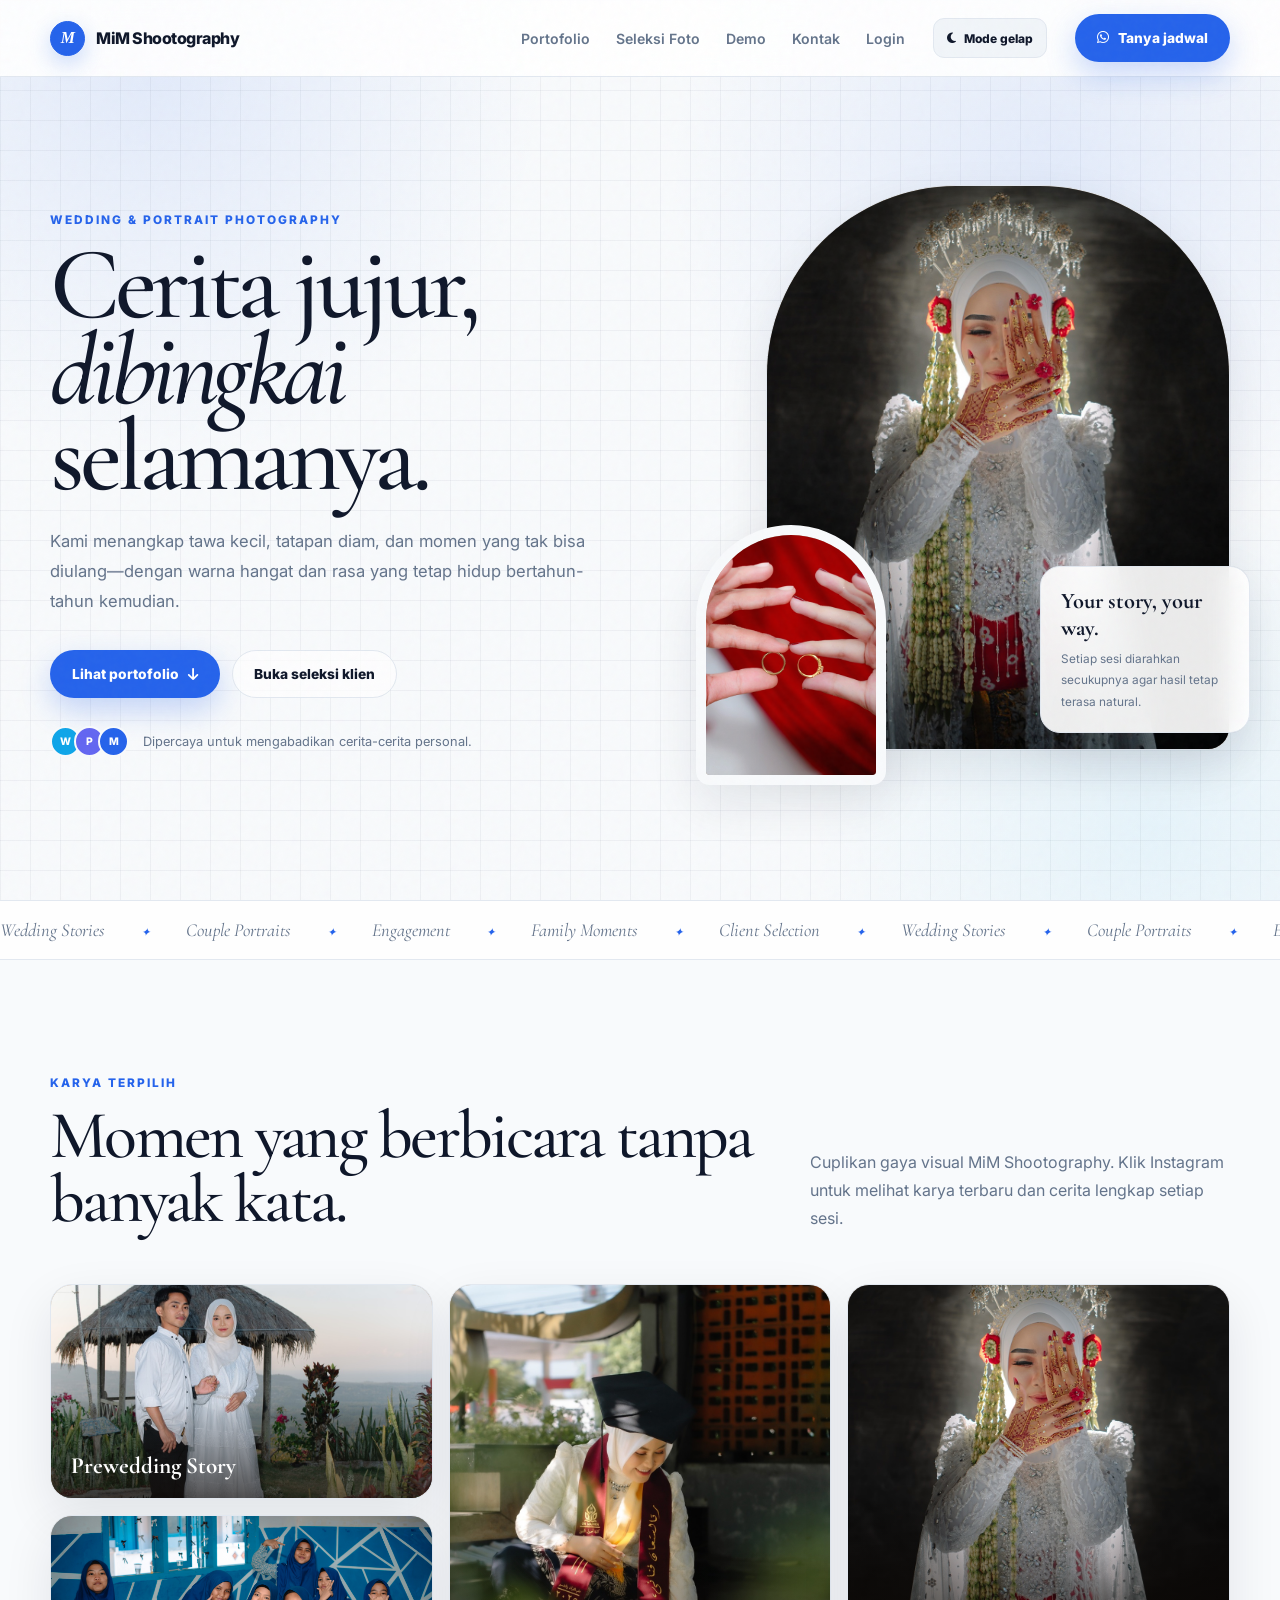
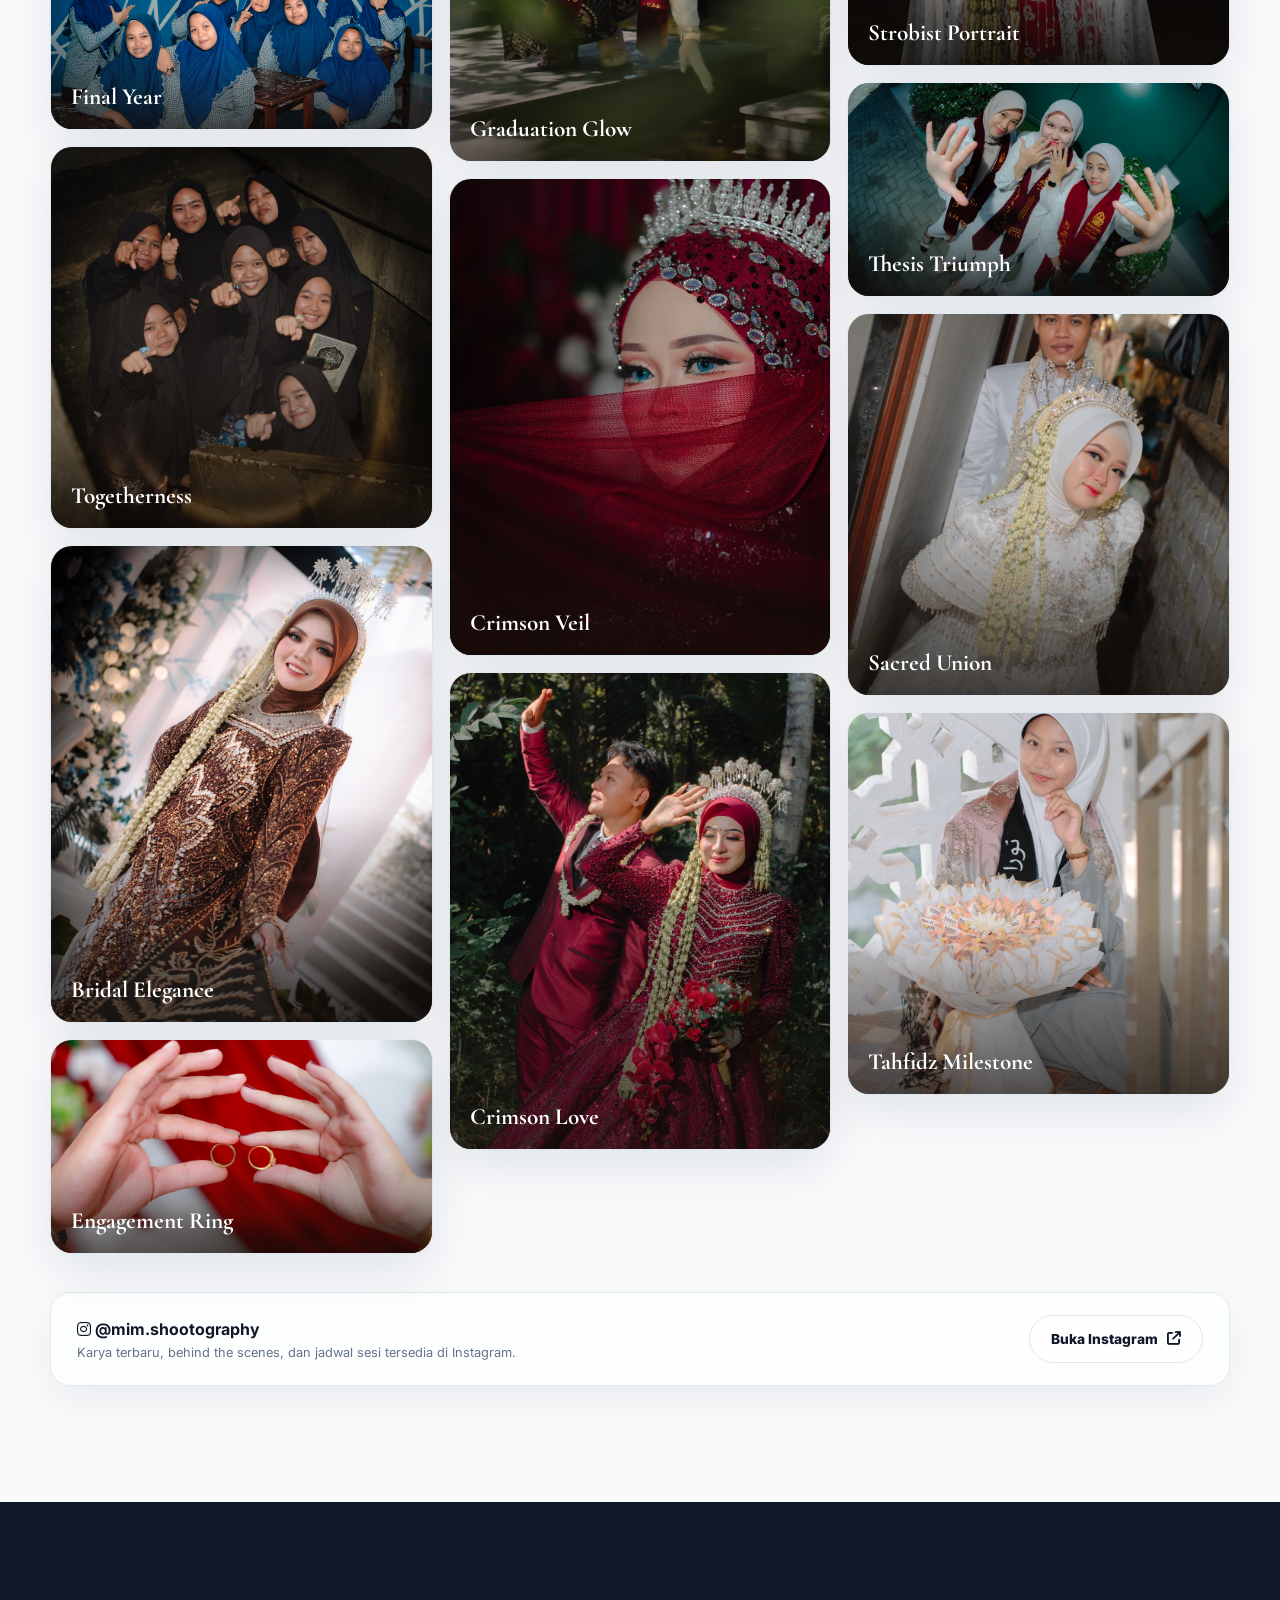
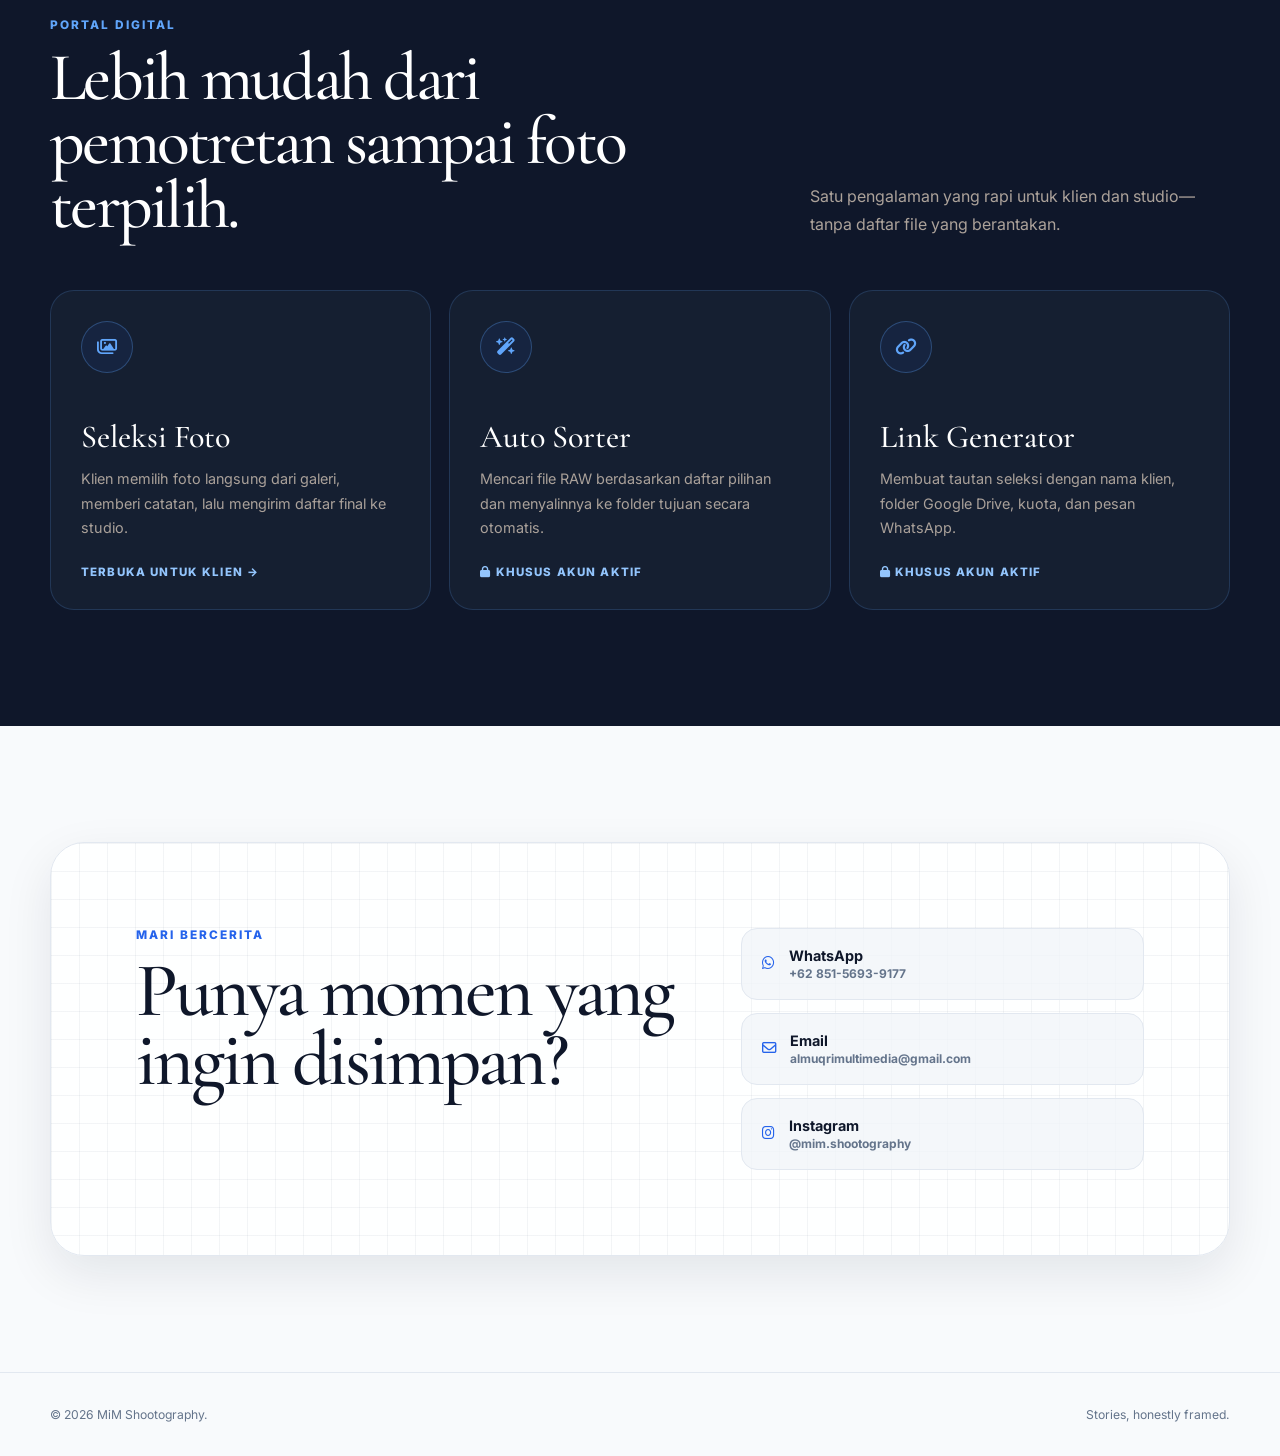
==== commit 08eb4538: "Update index.html" ====
--- a/index.html
+++ b/index.html
@@ -63,18 +63,18 @@
           <p class="section-desc">Cuplikan gaya visual MiM Shootography. Klik Instagram untuk melihat karya terbaru dan cerita lengkap setiap sesi.</p>
         </div>
         <div class="portfolio-grid">
-          <article class="portfolio-card ratio-portrait"><img src="assets/portfolio-06.jpg" alt="Portrait pengantin karya MiM Shootography"><div class="portfolio-label"><strong>The Bride</strong></div></article>
-          <article class="portfolio-card ratio-square"><img src="assets/portfolio-08.jpg" alt="Detail cincin pasangan karya MiM Shootography"><div class="portfolio-label"><strong>The Promise</strong></div></article>
-          <article class="portfolio-card ratio-wide"><img src="assets/portfolio-09.jpg" alt="Cincin pernikahan karya MiM Shootography"><div class="portfolio-label"><strong>One Promise</strong></div></article>
-          <article class="portfolio-card ratio-portrait"><img src="assets/portfolio-07.jpg" alt="Portrait pasangan karya MiM Shootography"><div class="portfolio-label"><strong>Together</strong></div></article>
-          <article class="portfolio-card ratio-wide"><img src="assets/portfolio-01.jpg" alt="Prewedding pasangan karya MiM Shootography"><div class="portfolio-label"><strong>Quiet Hours</strong></div></article>
-          <article class="portfolio-card ratio-square"><img src="assets/portfolio-10.jpg" alt="Busana adat pengantin karya MiM Shootography"><div class="portfolio-label"><strong>Heritage</strong></div></article>
-          <article class="portfolio-card ratio-portrait"><img src="assets/portfolio-11.jpg" alt="Pasangan pengantin karya MiM Shootography"><div class="portfolio-label"><strong>Afterglow</strong></div></article>
-          <article class="portfolio-card ratio-wide"><img src="assets/portfolio-05.jpg" alt="Detail acara karya MiM Shootography"><div class="portfolio-label"><strong>The Celebration</strong></div></article>
-          <article class="portfolio-card ratio-square"><img src="assets/portfolio-12.jpg" alt="Pengantin dalam busana adat karya MiM Shootography"><div class="portfolio-label"><strong>Grace</strong></div></article>
-          <article class="portfolio-card ratio-portrait"><img src="assets/portfolio-04.jpg" alt="Pasangan dalam prosesi karya MiM Shootography"><div class="portfolio-label"><strong>Sacred Moment</strong></div></article>
-          <article class="portfolio-card ratio-wide"><img src="assets/portfolio-03.jpg" alt="Cerita prewedding karya MiM Shootography"><div class="portfolio-label"><strong>Our Story</strong></div></article>
-          <article class="portfolio-card ratio-square"><img src="assets/portfolio-02.jpg" alt="Kolase prewedding karya MiM Shootography"><div class="portfolio-label"><strong>Golden Hour</strong></div></article>
+          <article class="portfolio-card ratio-portrait"><img src="assets/portfolio-06.jpg" alt="Portrait pengantin karya MiM Shootography"><div class="portfolio-label"><strong>Bridal Elegance</strong></div></article>
+          <article class="portfolio-card ratio-square"><img src="assets/portfolio-08.jpg" alt="Detail cincin pasangan karya MiM Shootography"><div class="portfolio-label"><strong>Tahfidz Milestone</strong></div></article>
+          <article class="portfolio-card ratio-wide"><img src="assets/portfolio-09.jpg" alt="Cincin pernikahan karya MiM Shootography"><div class="portfolio-label"><strong>Engagement Ring</strong></div></article>
+          <article class="portfolio-card ratio-portrait"><img src="assets/portfolio-07.jpg" alt="Portrait pasangan karya MiM Shootography"><div class="portfolio-label"><strong>Graduation Glow</strong></div></article>
+          <article class="portfolio-card ratio-wide"><img src="assets/portfolio-01.jpg" alt="Prewedding pasangan karya MiM Shootography"><div class="portfolio-label"><strong>Final Year</strong></div></article>
+          <article class="portfolio-card ratio-square"><img src="assets/portfolio-10.jpg" alt="Busana adat pengantin karya MiM Shootography"><div class="portfolio-label"><strong>Sacred Union</strong></div></article>
+          <article class="portfolio-card ratio-portrait"><img src="assets/portfolio-11.jpg" alt="Pasangan pengantin karya MiM Shootography"><div class="portfolio-label"><strong>Crimson Veil</strong></div></article>
+          <article class="portfolio-card ratio-wide"><img src="assets/portfolio-05.jpg" alt="Detail acara karya MiM Shootography"><div class="portfolio-label"><strong>Prewedding Story</strong></div></article>
+          <article class="portfolio-card ratio-square"><img src="assets/portfolio-12.jpg" alt="Pengantin dalam busana adat karya MiM Shootography"><div class="portfolio-label"><strong>Strobist Portrait</strong></div></article>
+          <article class="portfolio-card ratio-portrait"><img src="assets/portfolio-04.jpg" alt="Pasangan dalam prosesi karya MiM Shootography"><div class="portfolio-label"><strong>Crimson Love</strong></div></article>
+          <article class="portfolio-card ratio-wide"><img src="assets/portfolio-03.jpg" alt="Cerita prewedding karya MiM Shootography"><div class="portfolio-label"><strong>Thesis Triumph</strong></div></article>
+          <article class="portfolio-card ratio-square"><img src="assets/portfolio-02.jpg" alt="Kolase prewedding karya MiM Shootography"><div class="portfolio-label"><strong>Togetherness</strong></div></article>
         </div>
         <div class="instagram-callout"><div><strong><i class="fa-brands fa-instagram"></i> @mim.shootography</strong><div class="muted" style="margin-top:6px;font-size:.8rem">Karya terbaru, behind the scenes, dan jadwal sesi tersedia di Instagram.</div></div><a class="button-ghost" href="https://www.instagram.com/mim.shootography/" target="_blank" rel="noopener">Buka Instagram <i class="fa-solid fa-arrow-up-right-from-square"></i></a></div>
       </div>
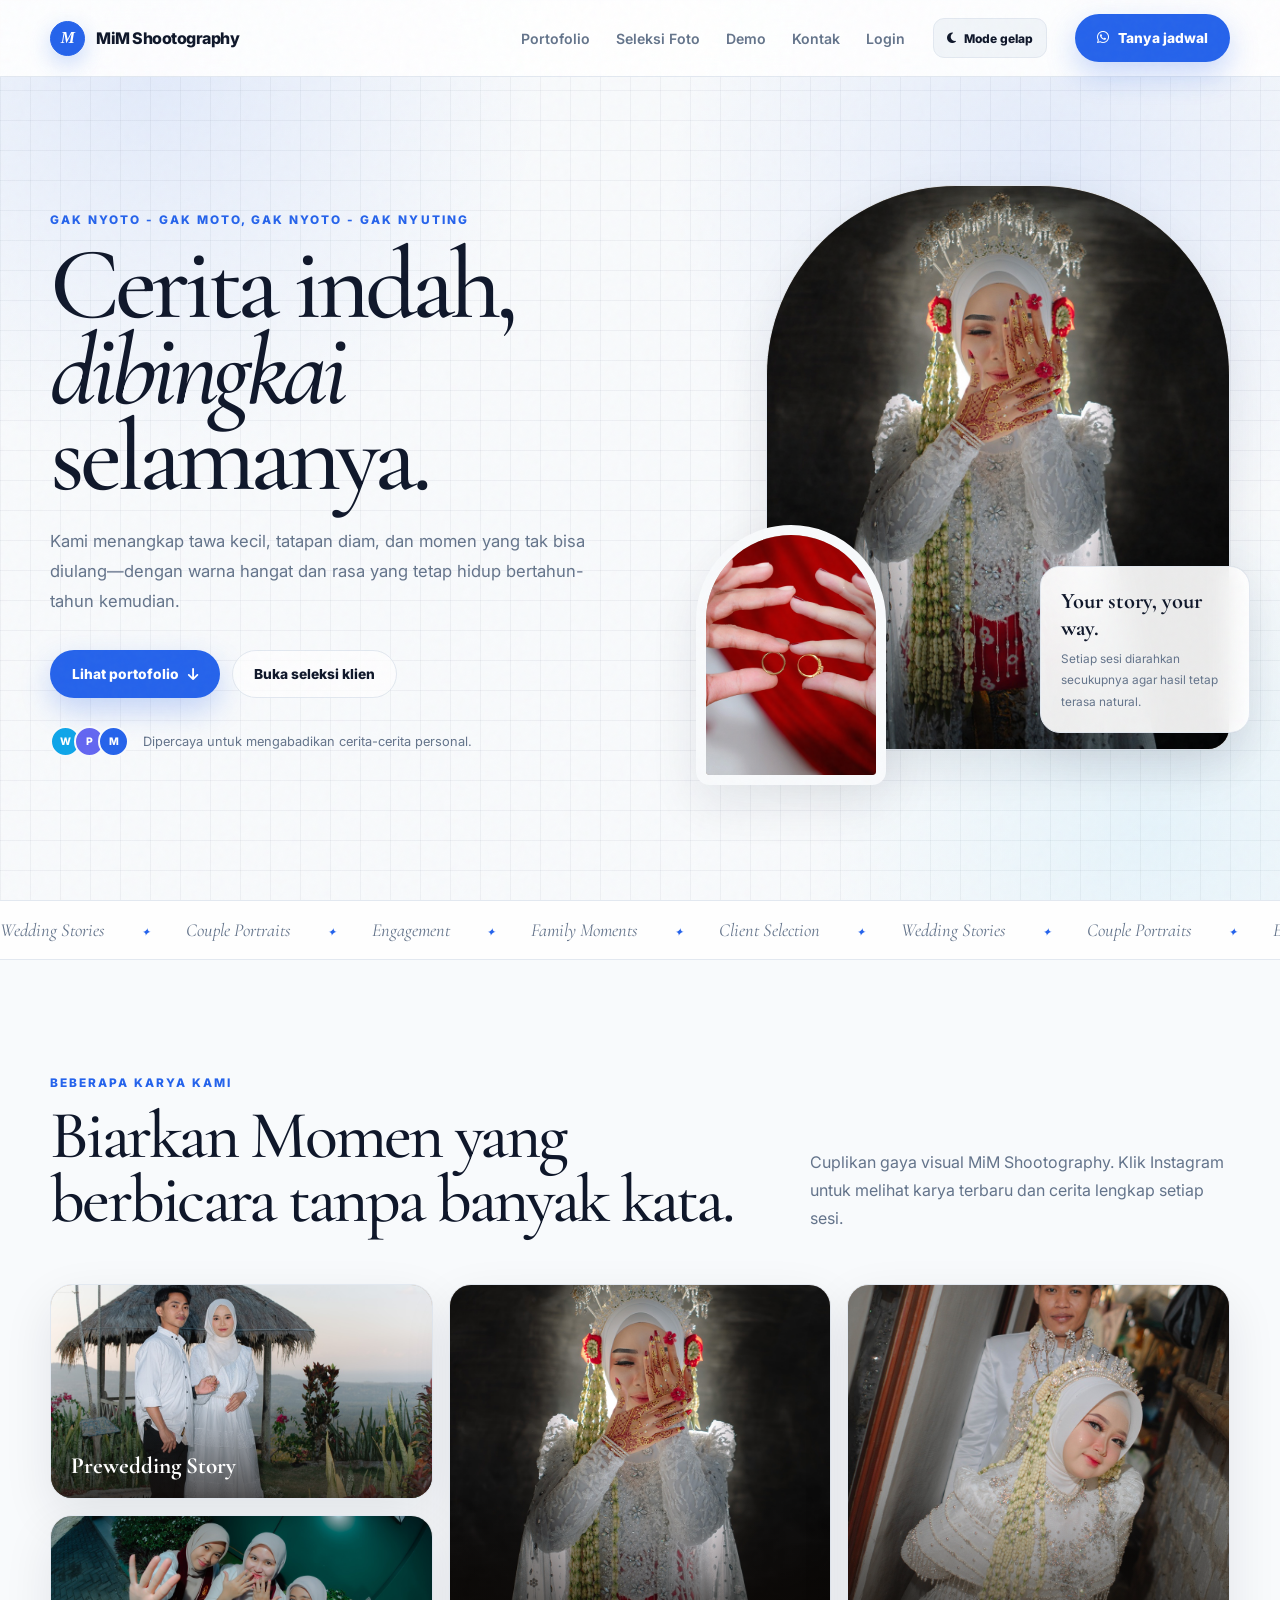
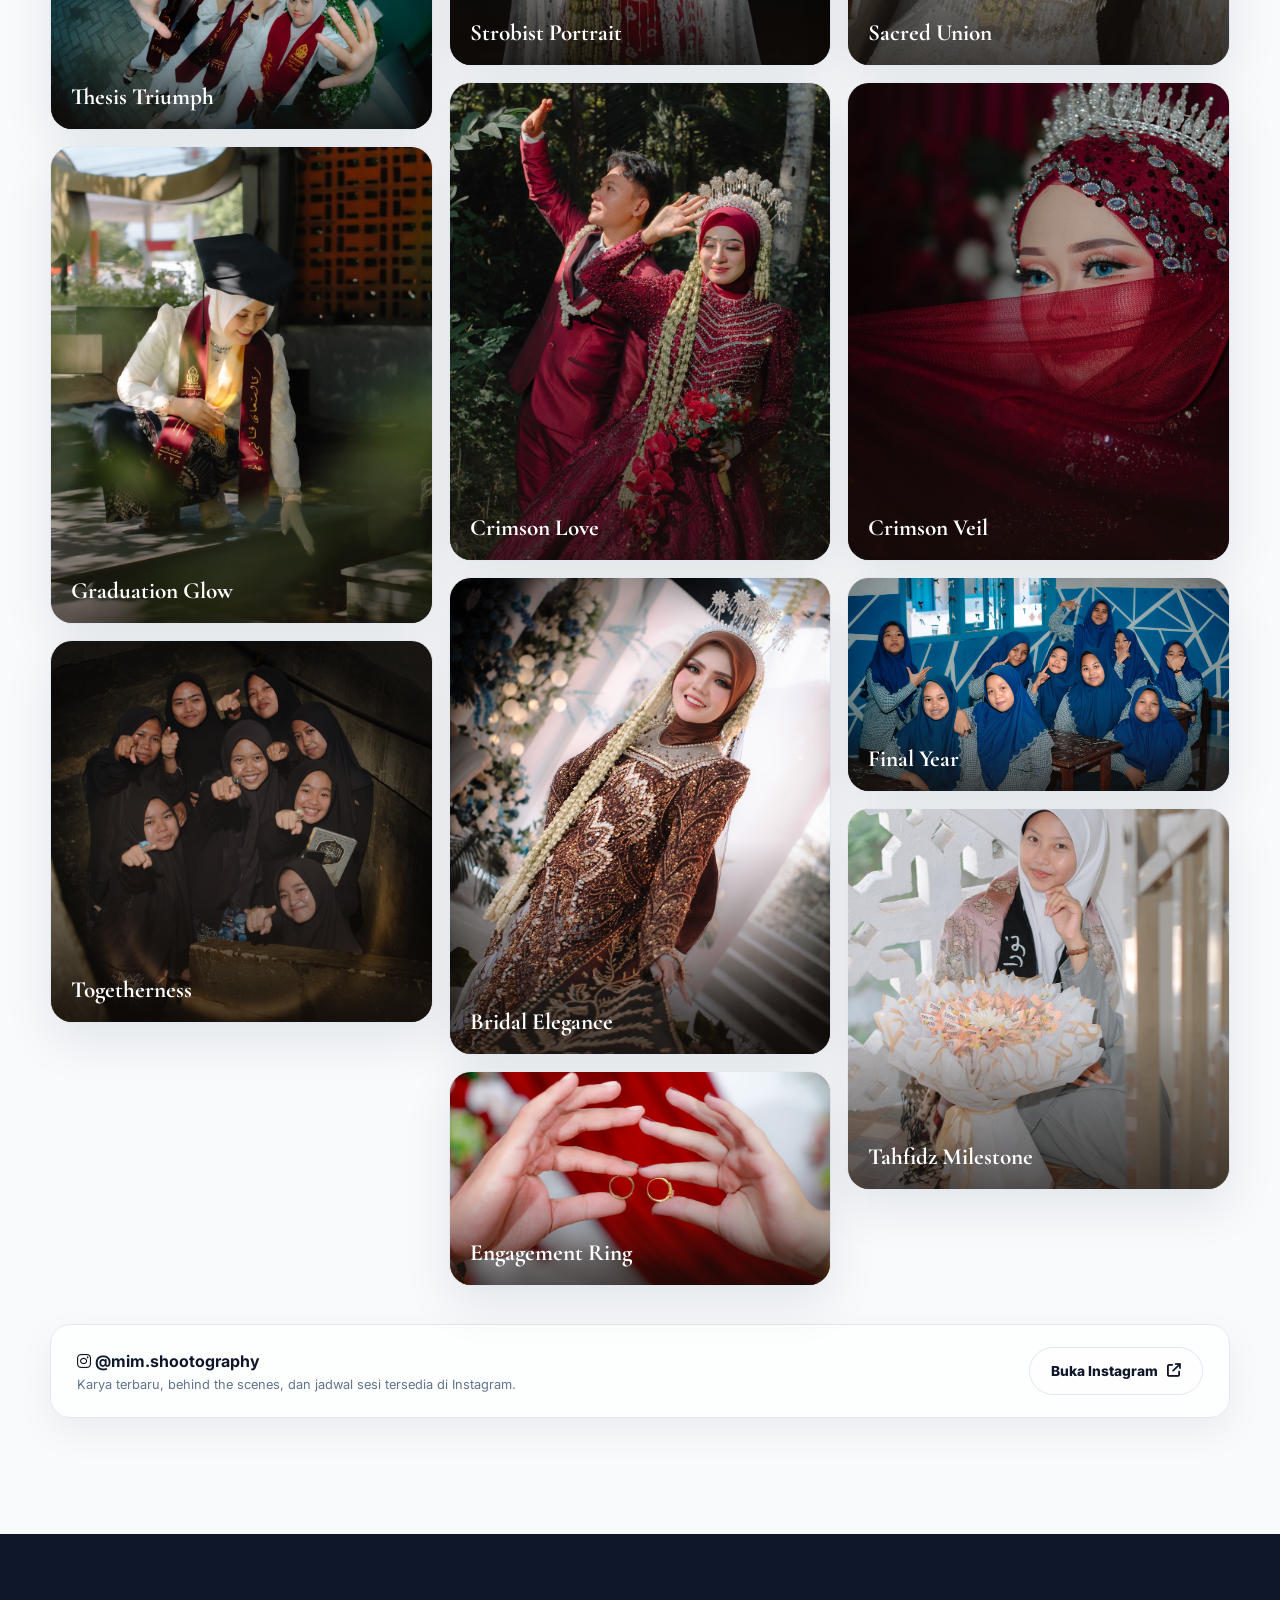
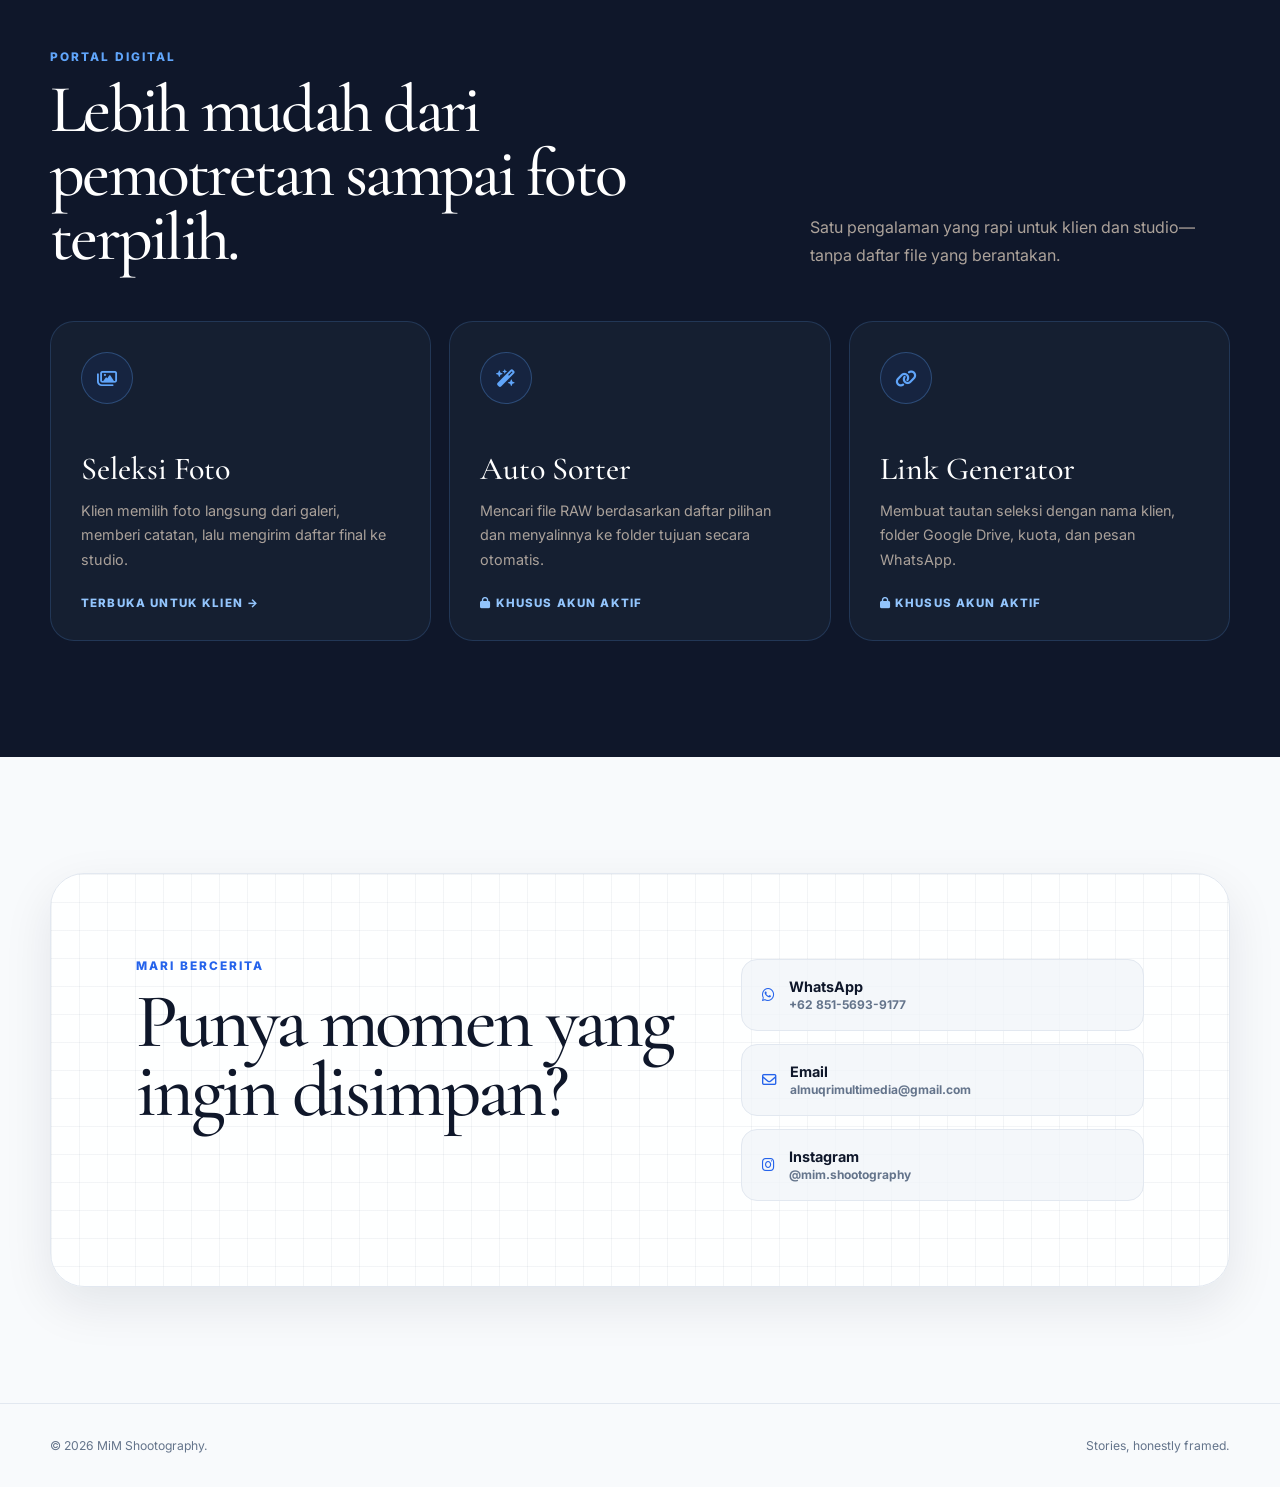
==== commit 2578f21d: "Update index.html" ====
--- a/index.html
+++ b/index.html
@@ -34,8 +34,8 @@
     <section class="hero">
       <div class="hero-grid container">
         <div class="hero-copy">
-          <p class="eyebrow">Wedding & portrait photography</p>
-          <h1 class="display">Cerita jujur,<br><em>dibingkai</em><br>selamanya.</h1>
+          <p class="eyebrow">Gak Nyoto - Gak Moto, Gak Nyoto - Gak Nyuting</p>
+          <h1 class="display">Cerita indah,<br><em>dibingkai</em><br>selamanya.</h1>
           <p class="lead">Kami menangkap tawa kecil, tatapan diam, dan momen yang tak bisa diulang—dengan warna hangat dan rasa yang tetap hidup bertahun-tahun kemudian.</p>
           <div class="hero-actions">
             <a class="button-dark" href="#karya">Lihat portofolio <i class="fa-solid fa-arrow-down"></i></a>
@@ -59,7 +59,7 @@
     <section class="section" id="karya">
       <div class="container">
         <div class="section-head">
-          <div><p class="eyebrow">Karya terpilih</p><h2 class="section-title">Momen yang berbicara tanpa banyak kata.</h2></div>
+          <div><p class="eyebrow">Beberapa Karya Kami</p><h2 class="section-title">Biarkan Momen yang berbicara tanpa banyak kata.</h2></div>
           <p class="section-desc">Cuplikan gaya visual MiM Shootography. Klik Instagram untuk melihat karya terbaru dan cerita lengkap setiap sesi.</p>
         </div>
         <div class="portfolio-grid">
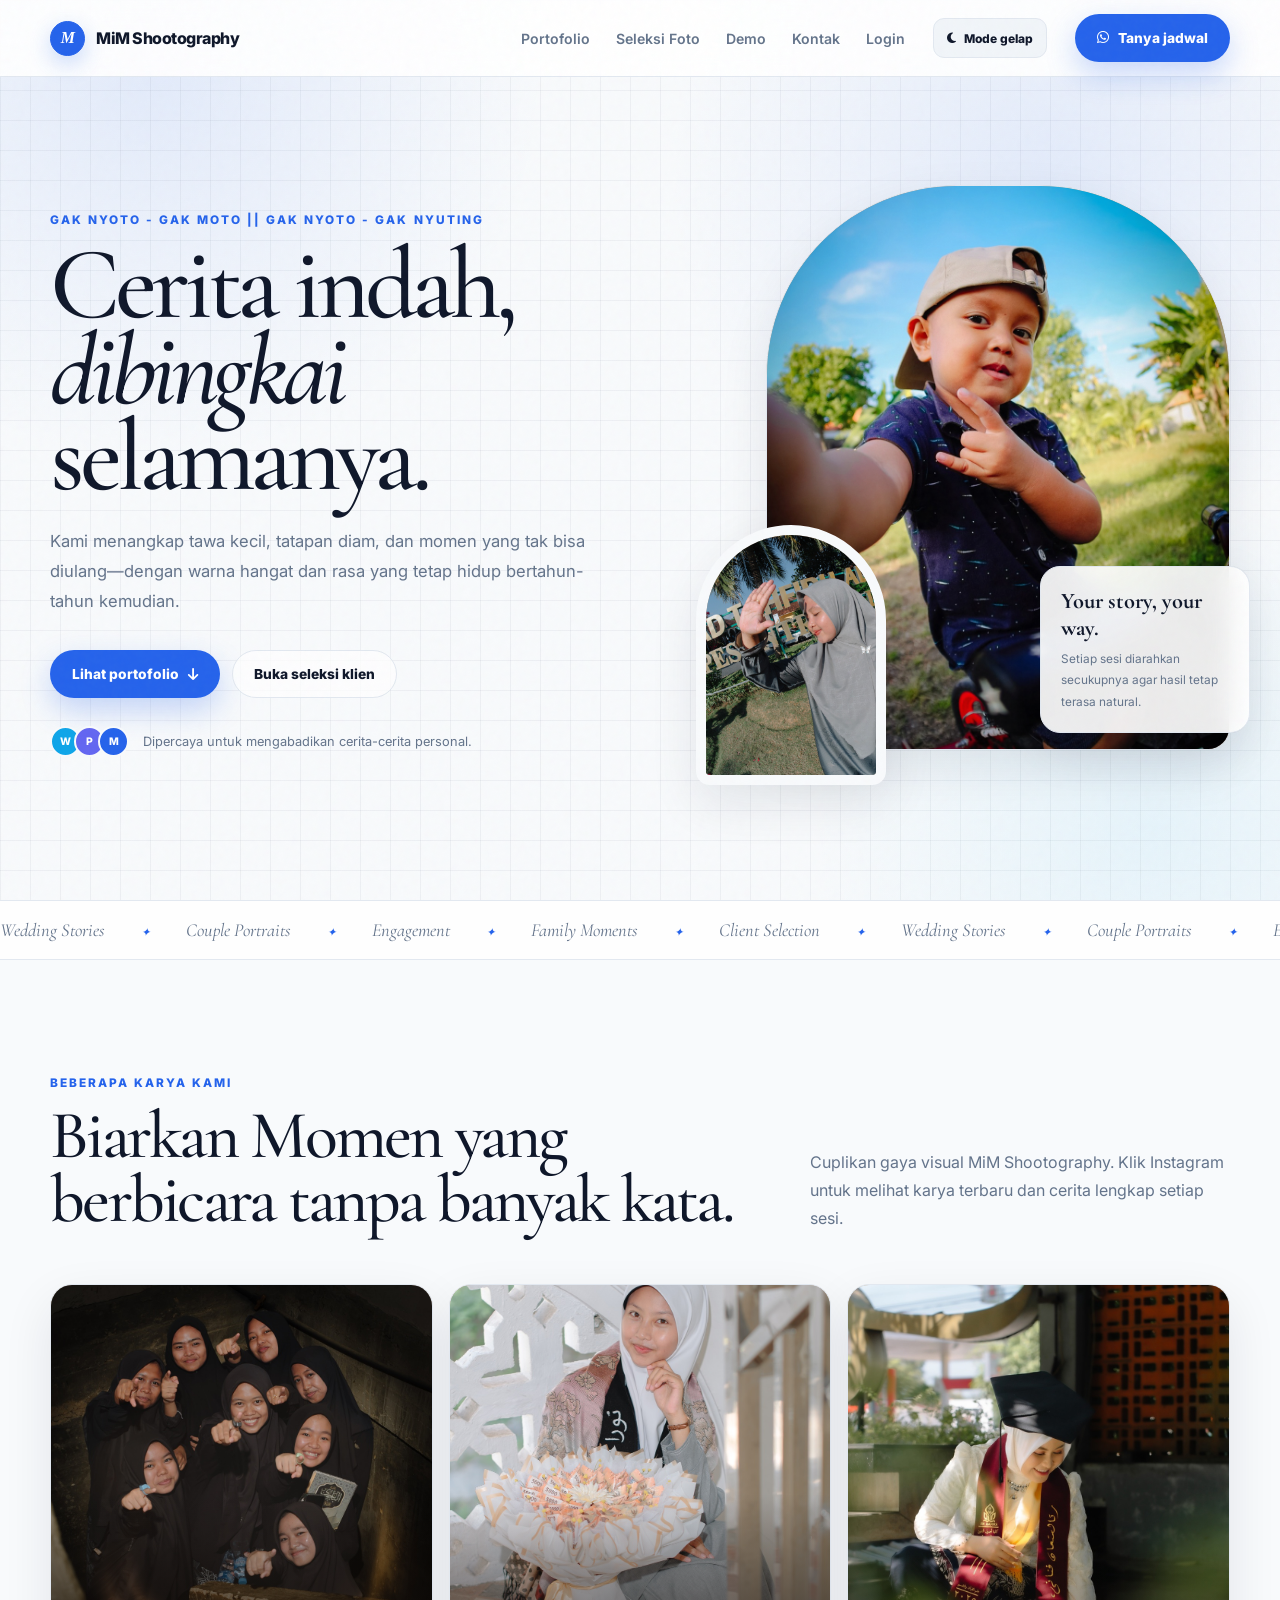
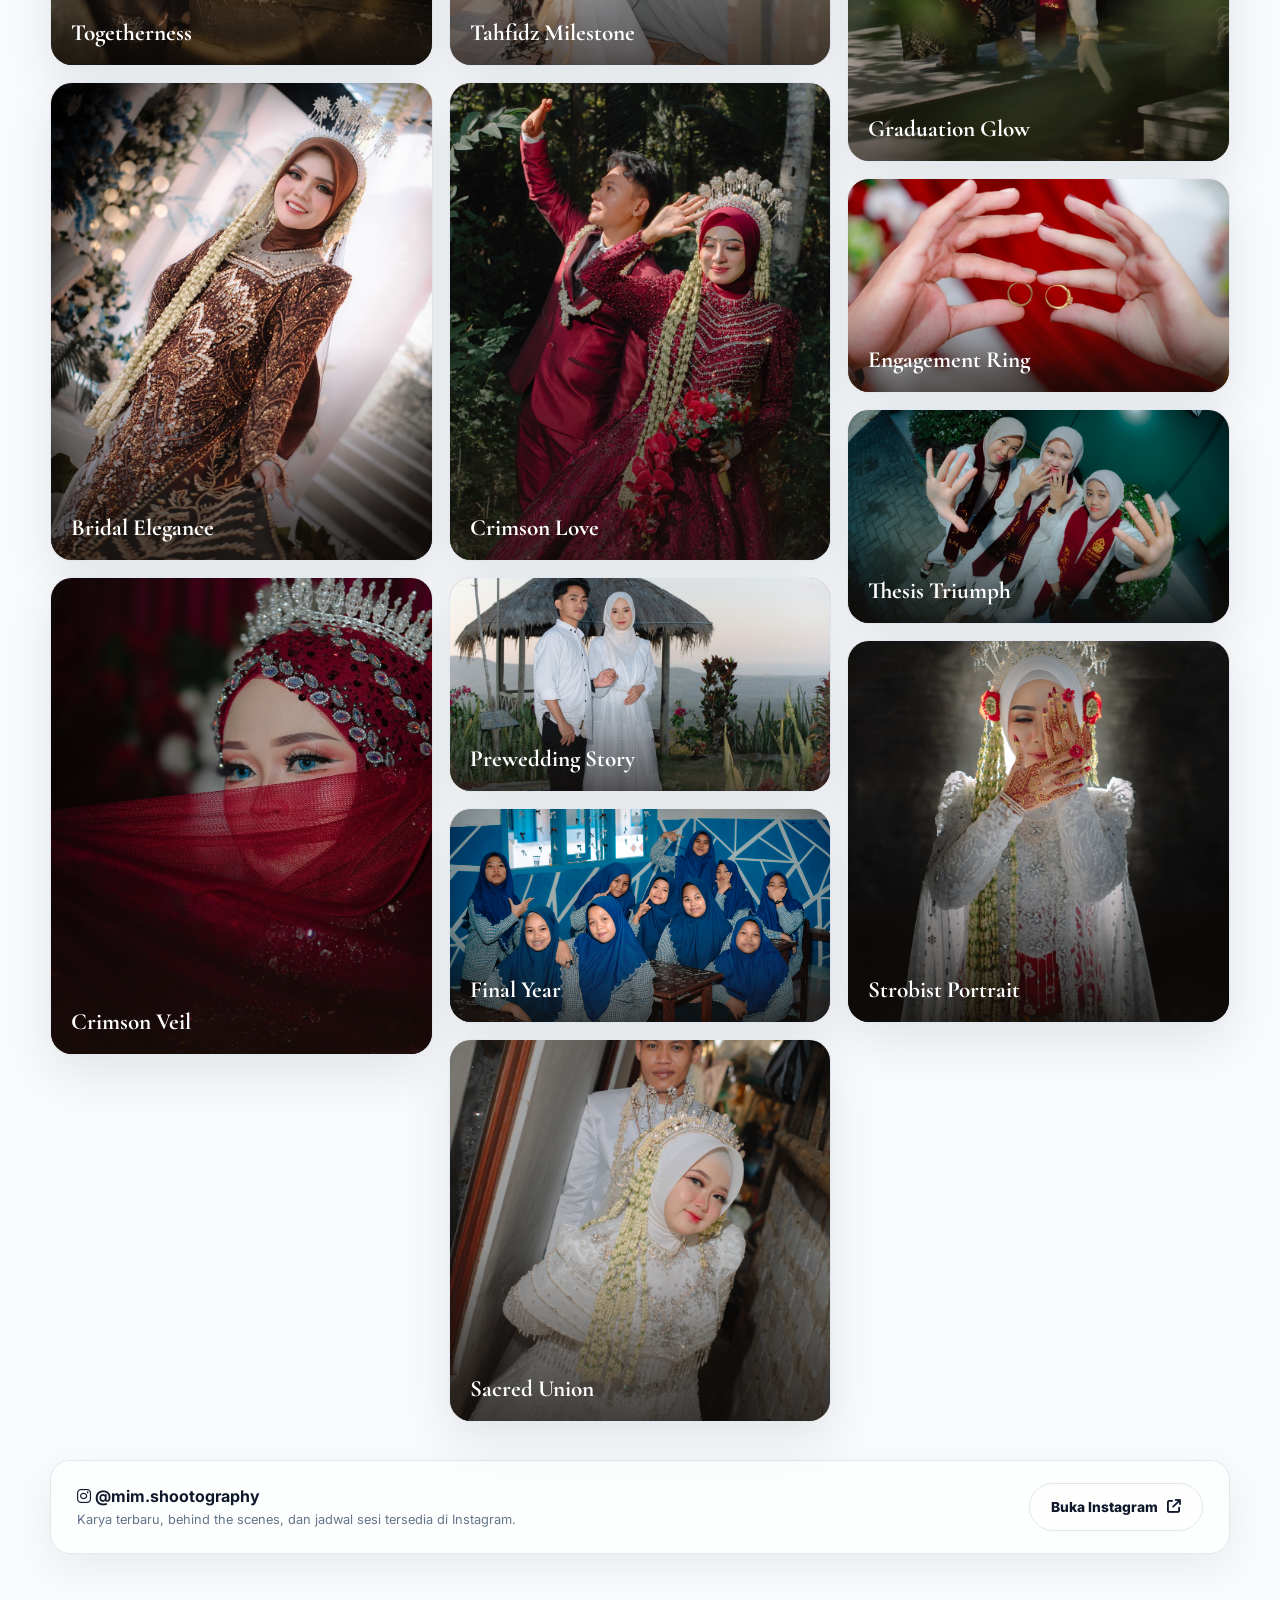
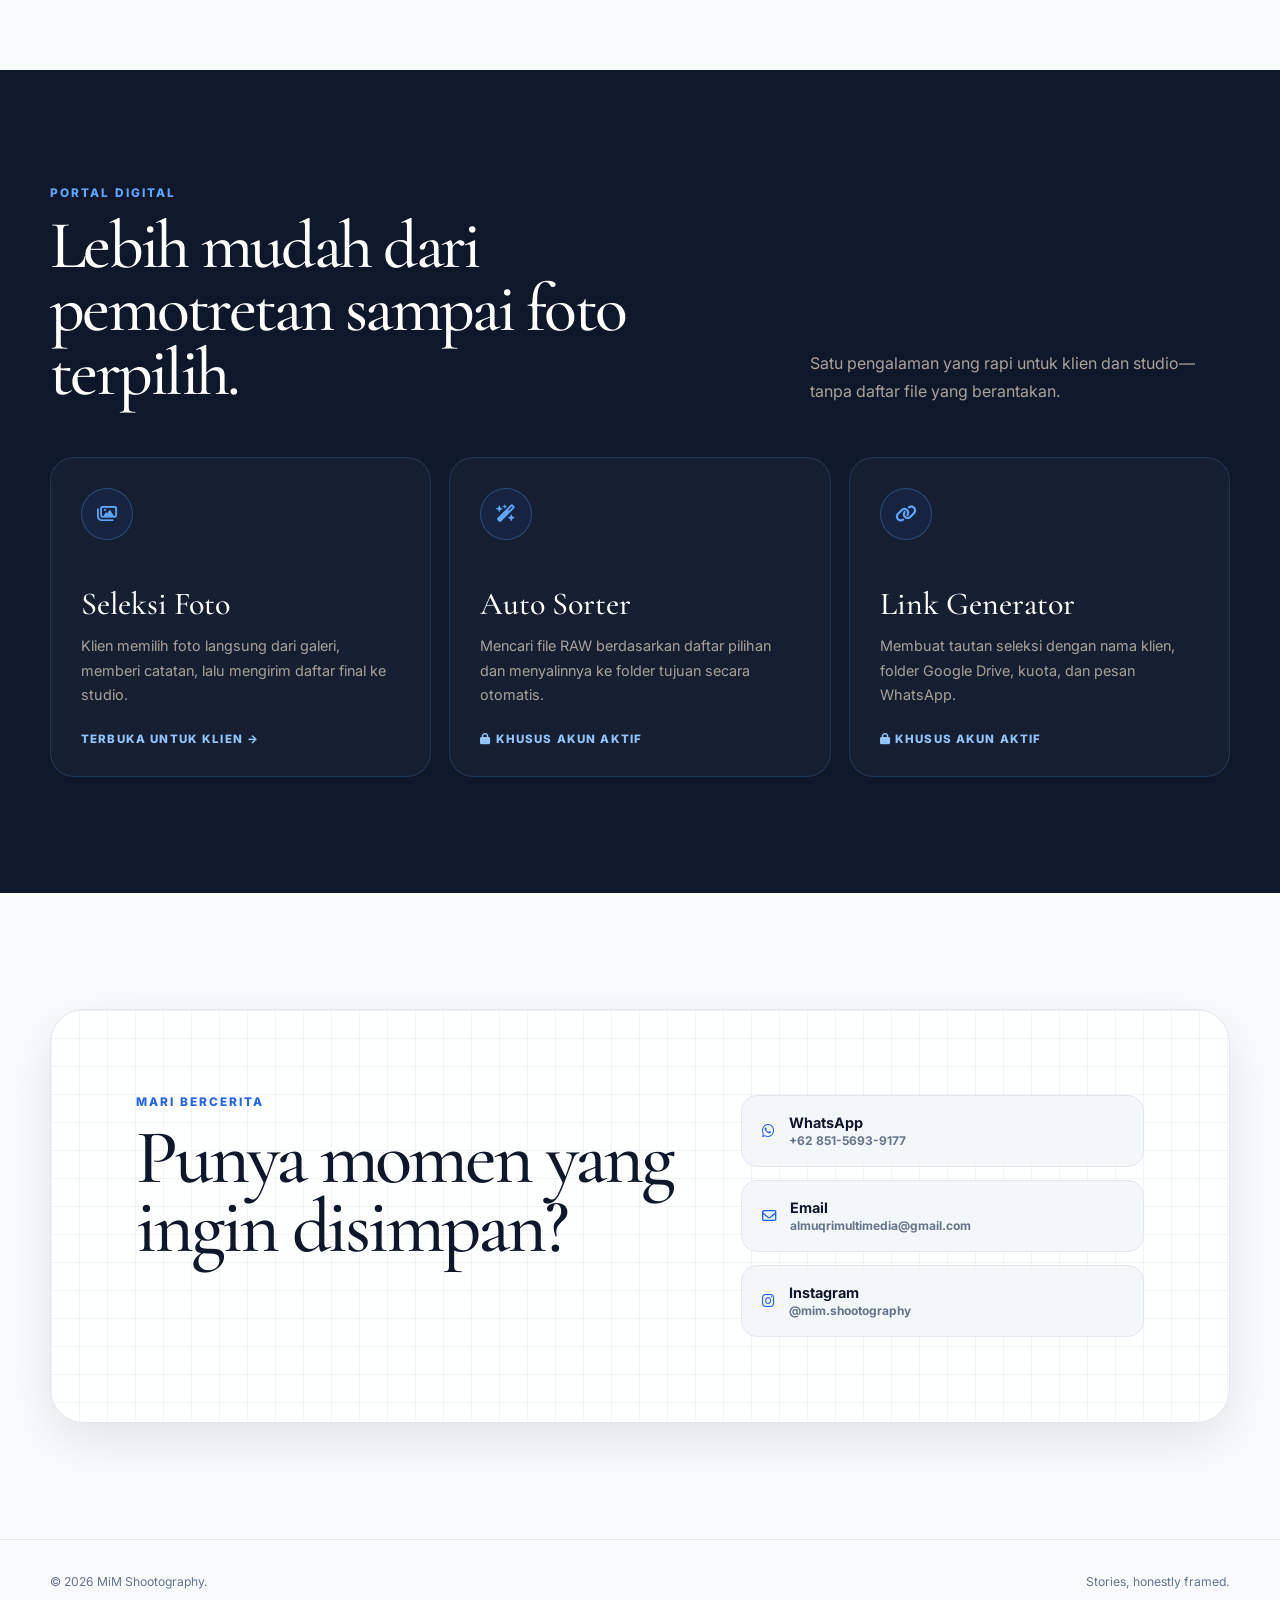
==== commit 6faf2d2b: "Update index.html" ====
--- a/index.html
+++ b/index.html
@@ -34,7 +34,7 @@
     <section class="hero">
       <div class="hero-grid container">
         <div class="hero-copy">
-          <p class="eyebrow">Gak Nyoto - Gak Moto, Gak Nyoto - Gak Nyuting</p>
+          <p class="eyebrow">Gak Nyoto - Gak Moto || Gak Nyoto - Gak Nyuting</p>
           <h1 class="display">Cerita indah,<br><em>dibingkai</em><br>selamanya.</h1>
           <p class="lead">Kami menangkap tawa kecil, tatapan diam, dan momen yang tak bisa diulang—dengan warna hangat dan rasa yang tetap hidup bertahun-tahun kemudian.</p>
           <div class="hero-actions">
@@ -44,8 +44,8 @@
           <div class="hero-note"><div class="avatars"><span>W</span><span>P</span><span>M</span></div><span>Dipercaya untuk mengabadikan cerita-cerita personal.</span></div>
         </div>
         <div class="hero-art" aria-label="Cuplikan portofolio">
-          <div class="hero-photo main"><img src="assets/portfolio-12.jpg" alt="Pengantin dalam busana adat karya MiM Shootography"></div>
-          <div class="hero-photo side"><img src="assets/portfolio-09.jpg" alt="Detail cincin pernikahan karya MiM Shootography"></div>
+          <div class="hero-photo main"><img src="assets/portfolio-13.jpg" alt="Ahmad Alwiy Kenzie"></div>
+          <div class="hero-photo side"><img src="assets/portfolio-14.jpg" alt="Arini Izzati"></div>
           <div class="float-card"><strong>Your story, your way.</strong><span>Setiap sesi diarahkan secukupnya agar hasil tetap terasa natural.</span></div>
         </div>
       </div>
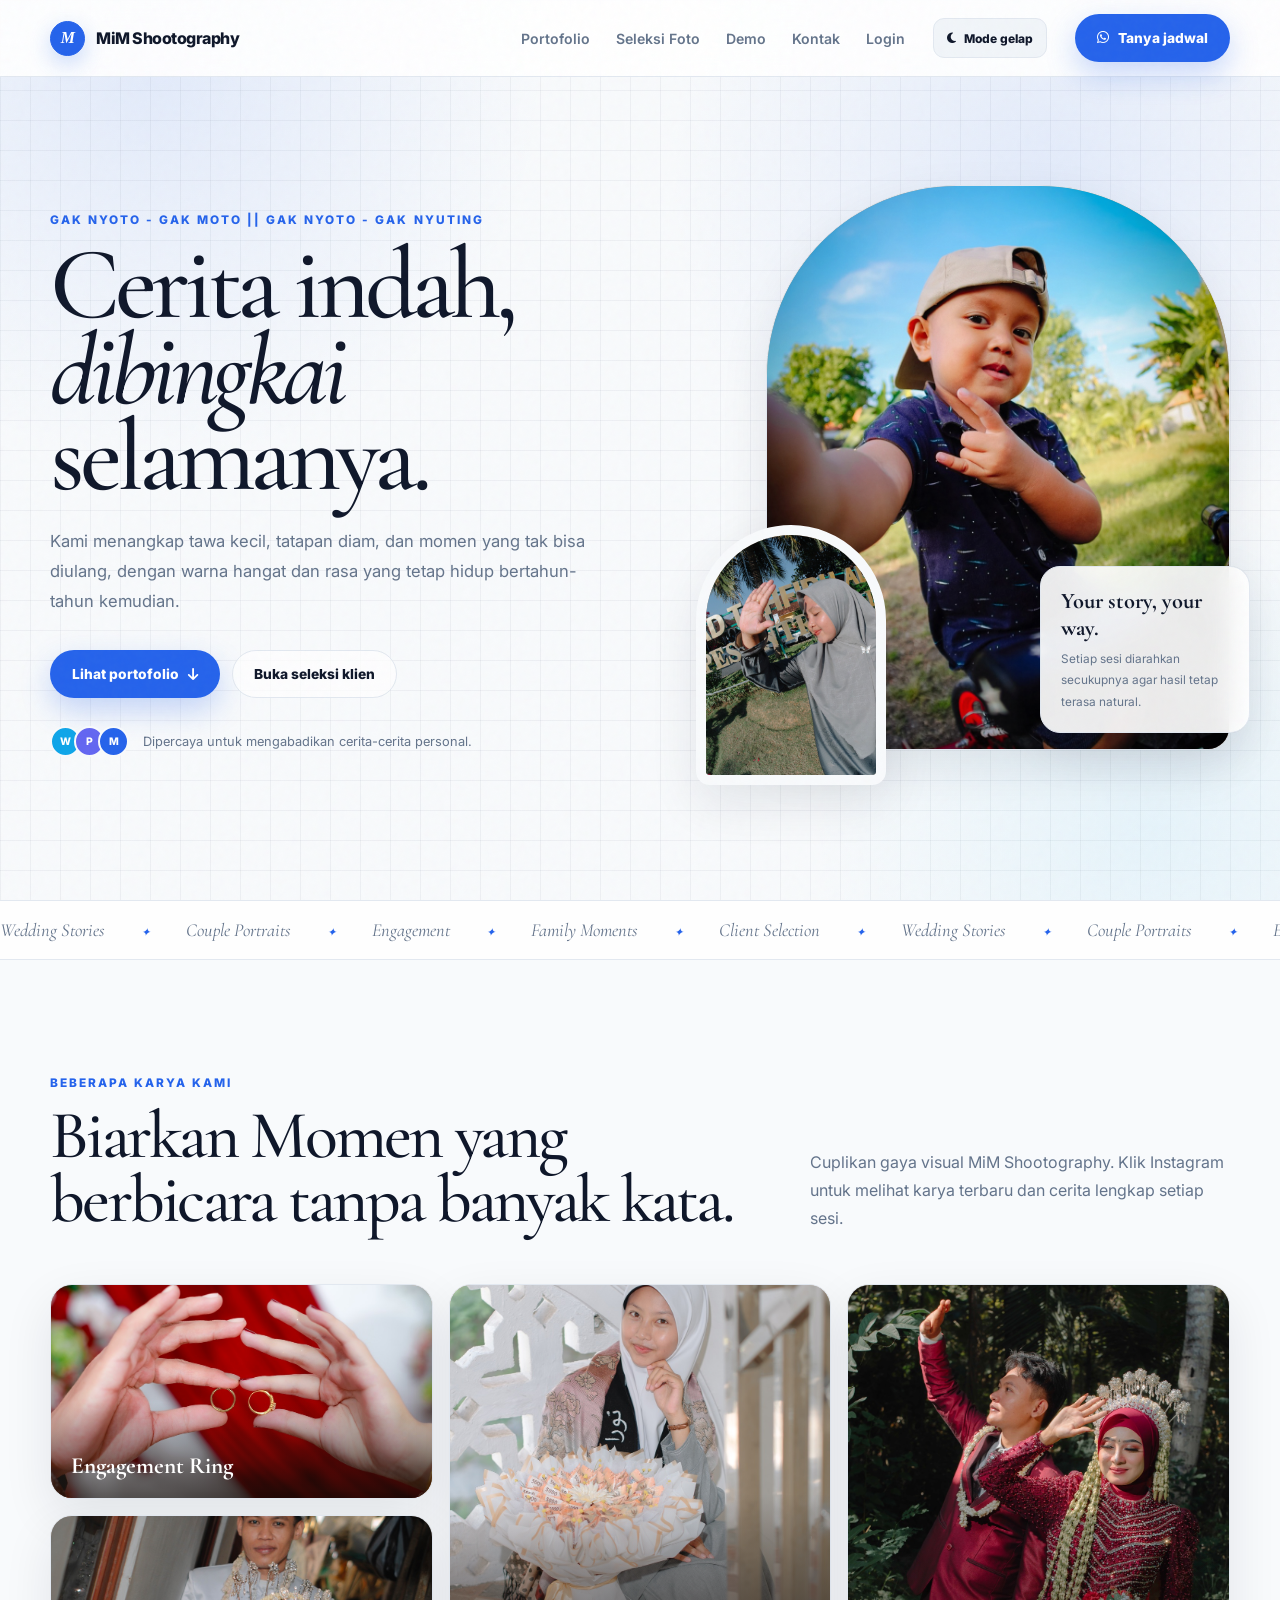
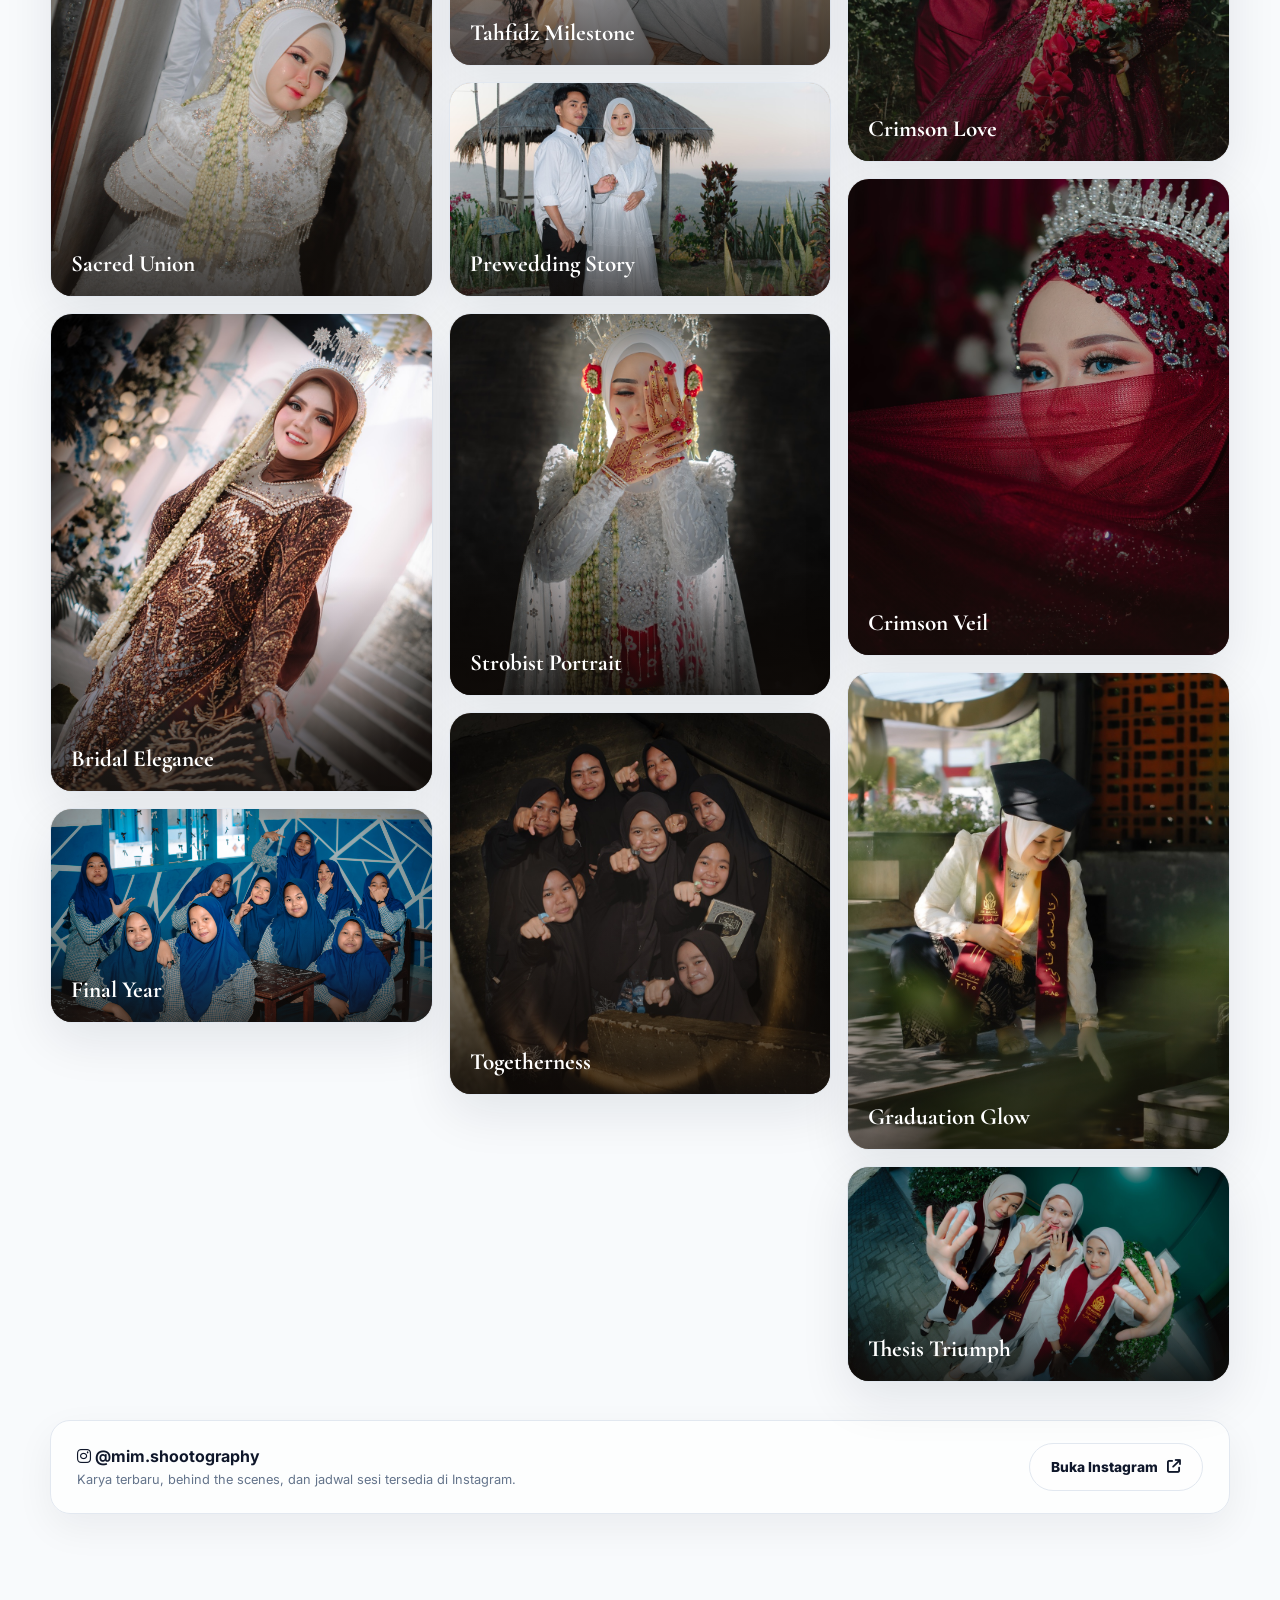
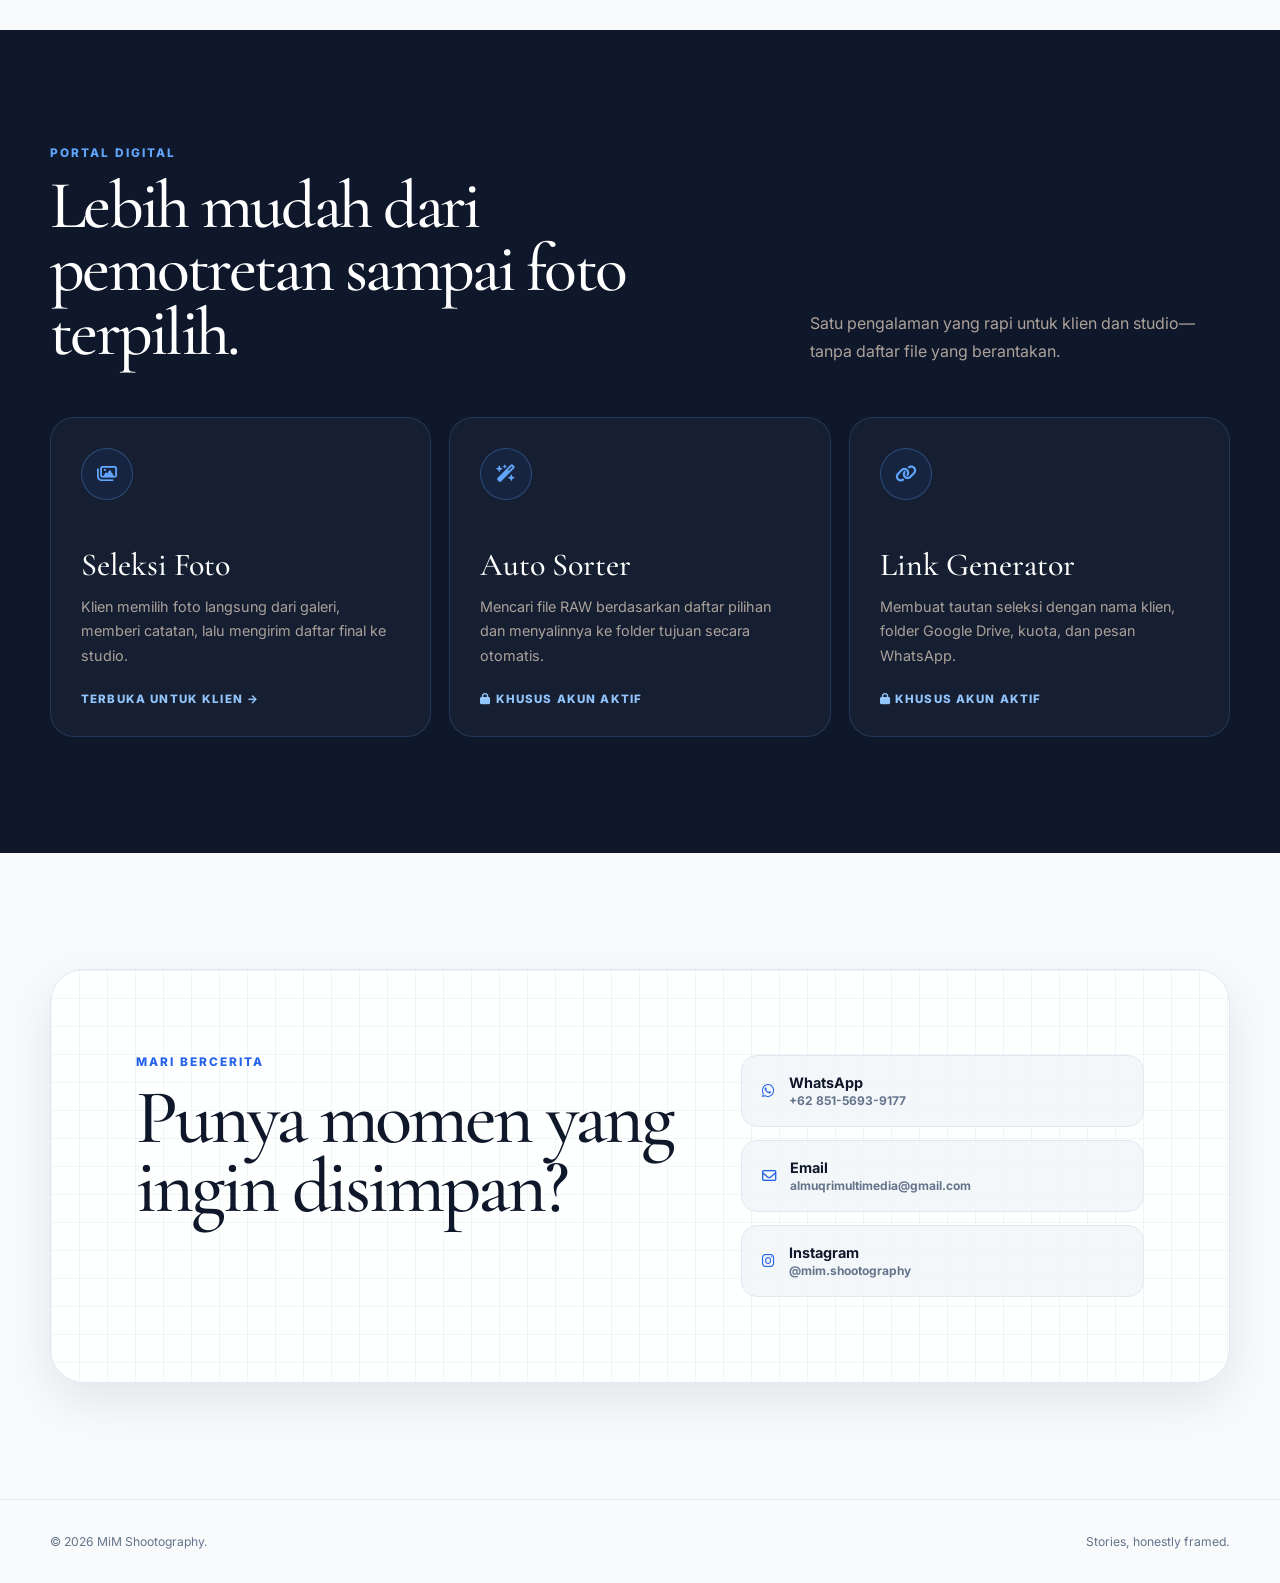
==== commit f3554fc1: "Update index.html" ====
--- a/index.html
+++ b/index.html
@@ -36,7 +36,7 @@
         <div class="hero-copy">
           <p class="eyebrow">Gak Nyoto - Gak Moto || Gak Nyoto - Gak Nyuting</p>
           <h1 class="display">Cerita indah,<br><em>dibingkai</em><br>selamanya.</h1>
-          <p class="lead">Kami menangkap tawa kecil, tatapan diam, dan momen yang tak bisa diulang—dengan warna hangat dan rasa yang tetap hidup bertahun-tahun kemudian.</p>
+          <p class="lead">Kami menangkap tawa kecil, tatapan diam, dan momen yang tak bisa diulang, dengan warna hangat dan rasa yang tetap hidup bertahun-tahun kemudian.</p>
           <div class="hero-actions">
             <a class="button-dark" href="#karya">Lihat portofolio <i class="fa-solid fa-arrow-down"></i></a>
             <a class="button-ghost" href="select.html">Buka seleksi klien</a>
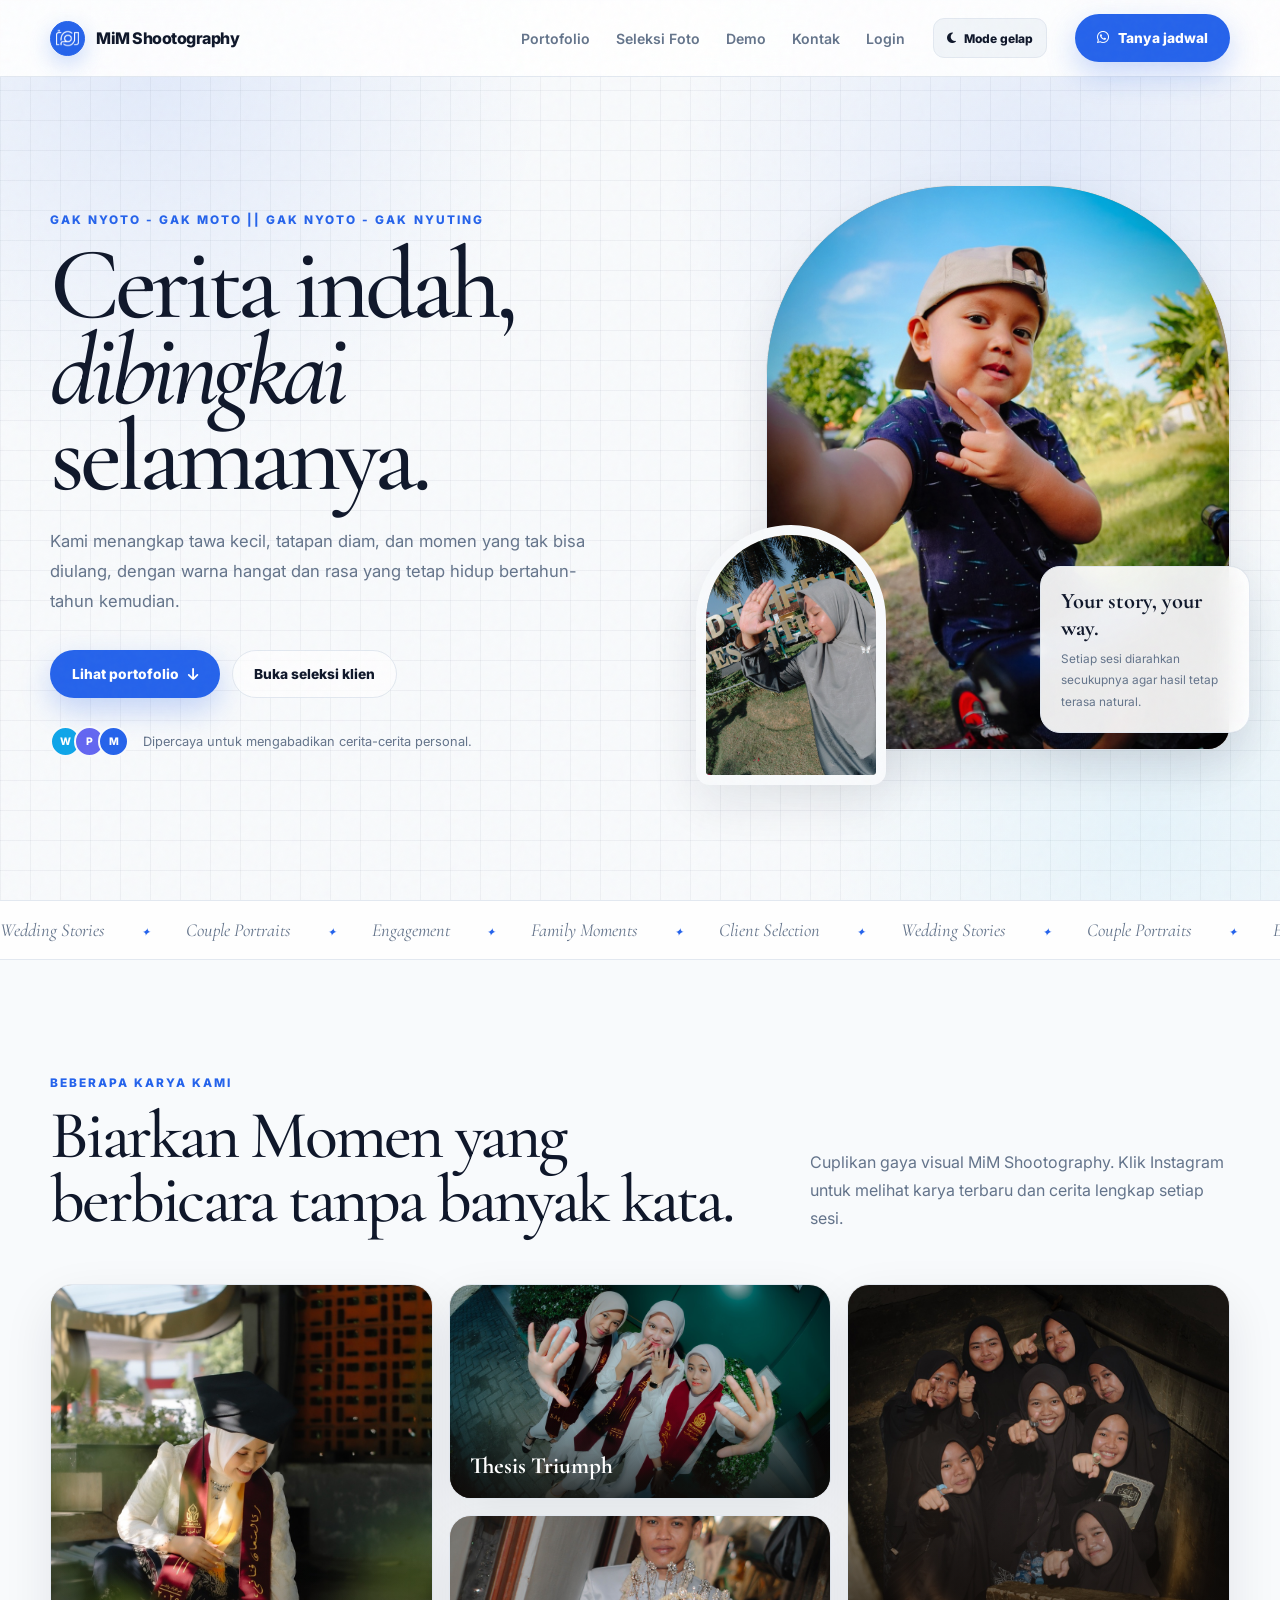
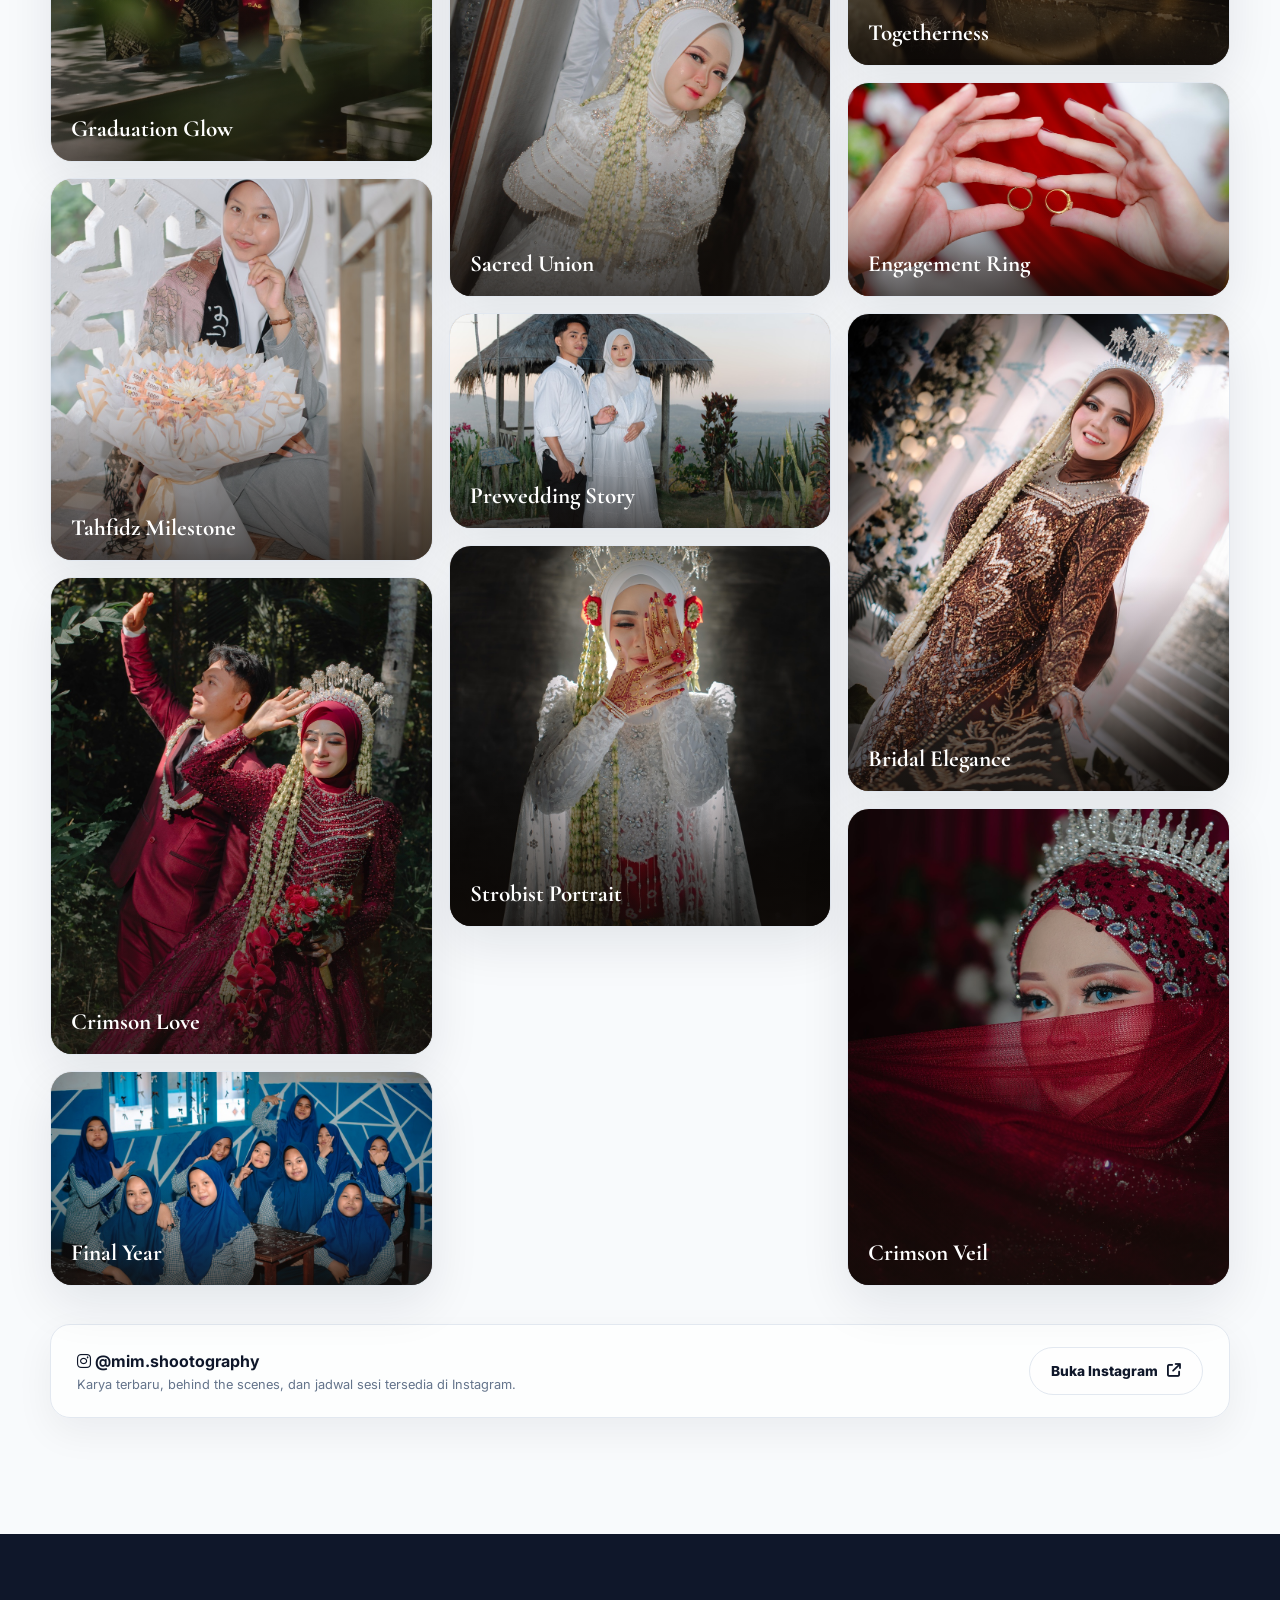
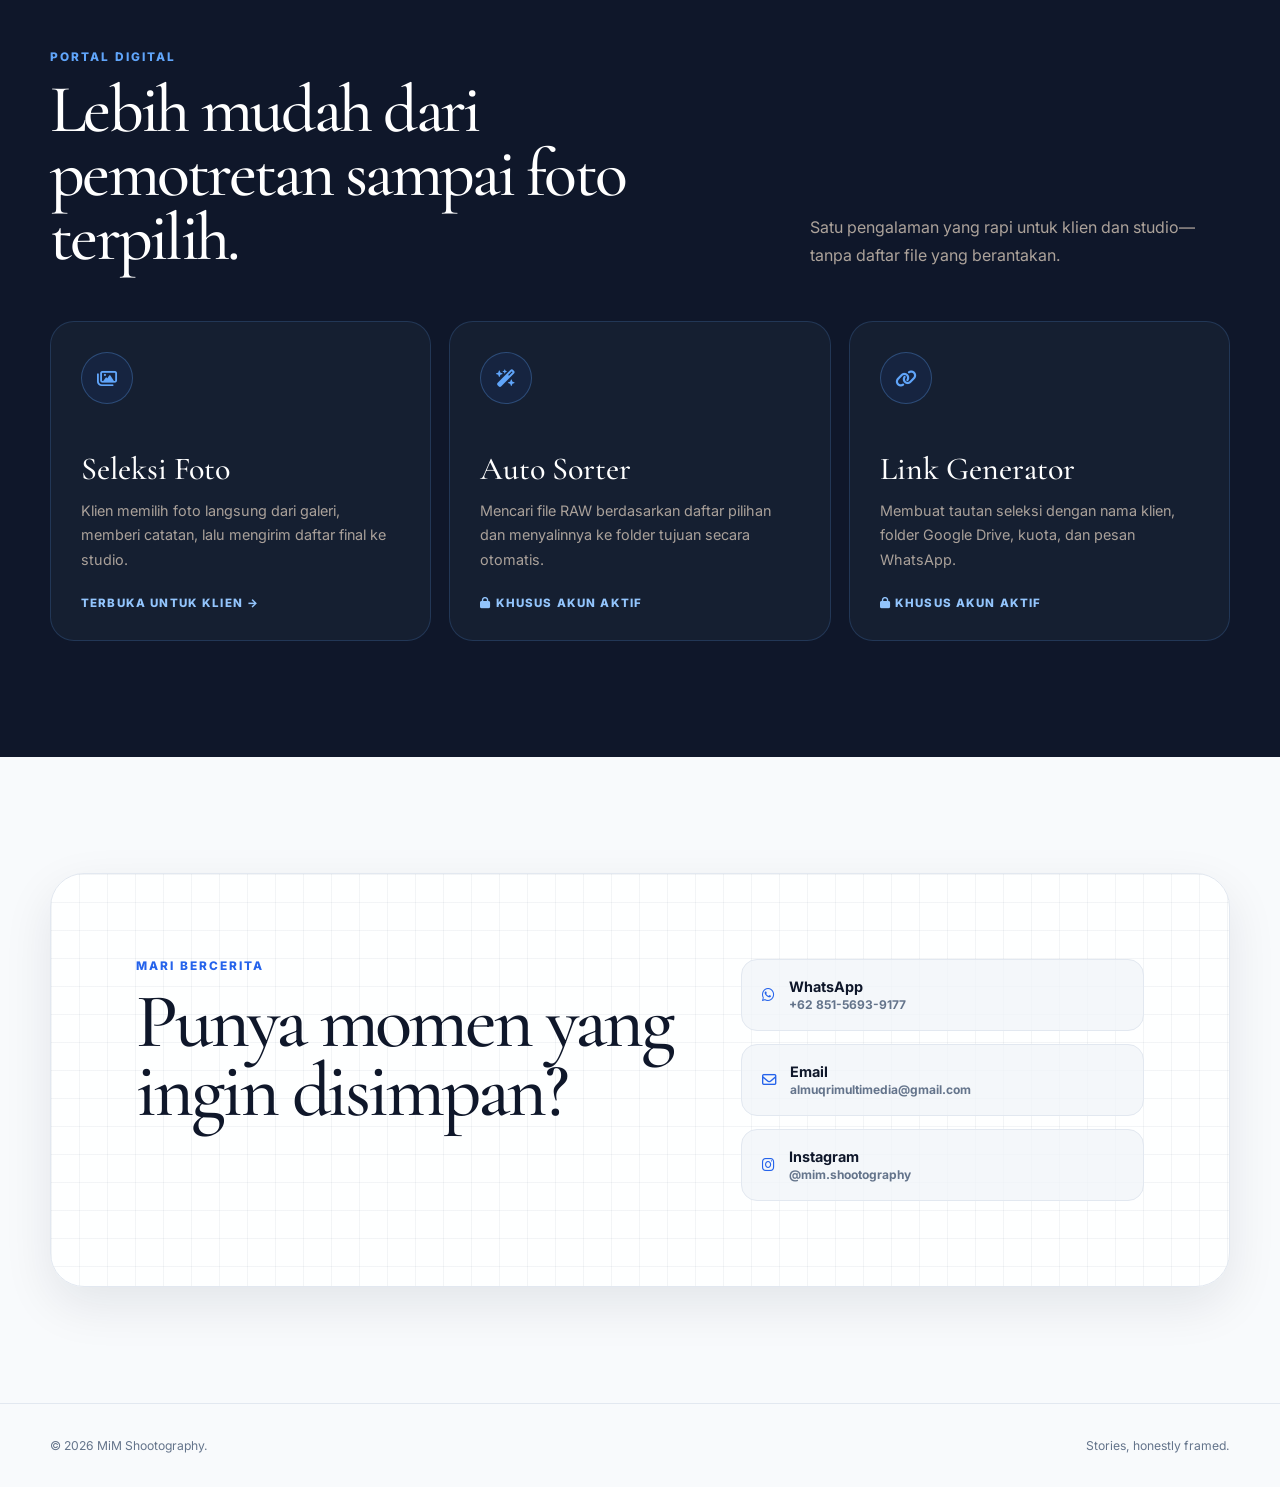
==== commit 7f4fed1b: "Add files via upload" ====
--- a/index.html
+++ b/index.html
@@ -5,6 +5,8 @@
   <meta name="viewport" content="width=device-width, initial-scale=1">
   <meta name="description" content="MiM Shootography — fotografi pernikahan, portrait, dan sistem seleksi foto online.">
   <title>MiM Shootography — Stories, Honestly Framed</title>
+  <link rel="icon" type="image/png" href="assets/favicon.png">
+  <link rel="apple-touch-icon" href="assets/favicon.png">
   <link rel="preconnect" href="https://fonts.googleapis.com">
   <link rel="preconnect" href="https://fonts.gstatic.com" crossorigin>
   <link href="https://fonts.googleapis.com/css2?family=Cormorant+Garamond:ital,wght@0,500;0,600;1,500&family=Inter:wght@400;500;600;700;800&display=swap" rel="stylesheet">
@@ -16,7 +18,7 @@
 <body class="studio-app studio-grid home-app">
   <header class="site-header">
     <nav class="nav container">
-      <a class="brand" href="index.html"><span class="brand-mark">M</span><span>MiM Shootography</span></a>
+      <a class="brand" href="index.html"><span class="brand-mark brand-logo"><img src="assets/logo.png" alt="Logo MiM Shootography"></span><span>MiM Shootography</span></a>
       <button class="nav-toggle" onclick="toggleMenu()" aria-label="Buka menu"><i class="fa-solid fa-bars"></i></button>
       <div class="nav-links">
         <a href="#karya">Portofolio</a>
--- a/styles.css
+++ b/styles.css
@@ -53,6 +53,8 @@
 .nav { min-height: 76px; display: flex; align-items: center; gap: 28px; }
 .brand { display: flex; align-items: center; gap: 11px; margin-right: auto; font-weight: 800; letter-spacing: -.03em; }
 .brand-mark { width: 35px; height: 35px; display: grid; place-items: center; border: 1px solid var(--ink); border-radius: 50%; font-family: Georgia, serif; font-style: italic; }
+.brand-mark.brand-logo { padding: 5px; overflow: hidden; }
+.brand-mark.brand-logo img { width: 100%; height: 100%; object-fit: contain; }
 .nav-links { display: flex; align-items: center; gap: 26px; color: #4e4943; font-size: .88rem; font-weight: 600; }
 .nav-links a:hover { color: var(--accent); }
 .nav-toggle { display: none; border: 0; background: none; font-size: 1.4rem; }
--- a/studio-theme.css
+++ b/studio-theme.css
@@ -63,6 +63,8 @@
 .studio-theme-btn:hover { color: white; background: rgba(255, 255, 255, .15); transform: translateY(-1px); }
 .studio-theme-btn.light-surface { color: var(--studio-text); border-color: var(--studio-border); background: var(--studio-surface-soft); }
 .studio-theme-btn.light-surface:hover { color: var(--studio-blue); background: var(--studio-surface-strong); }
+.studio-logo-box { padding: 6px; overflow: hidden; }
+.studio-logo-box img { width: 100%; height: 100%; object-fit: contain; }
 
 /* Public portfolio landing page */
 .home-app {
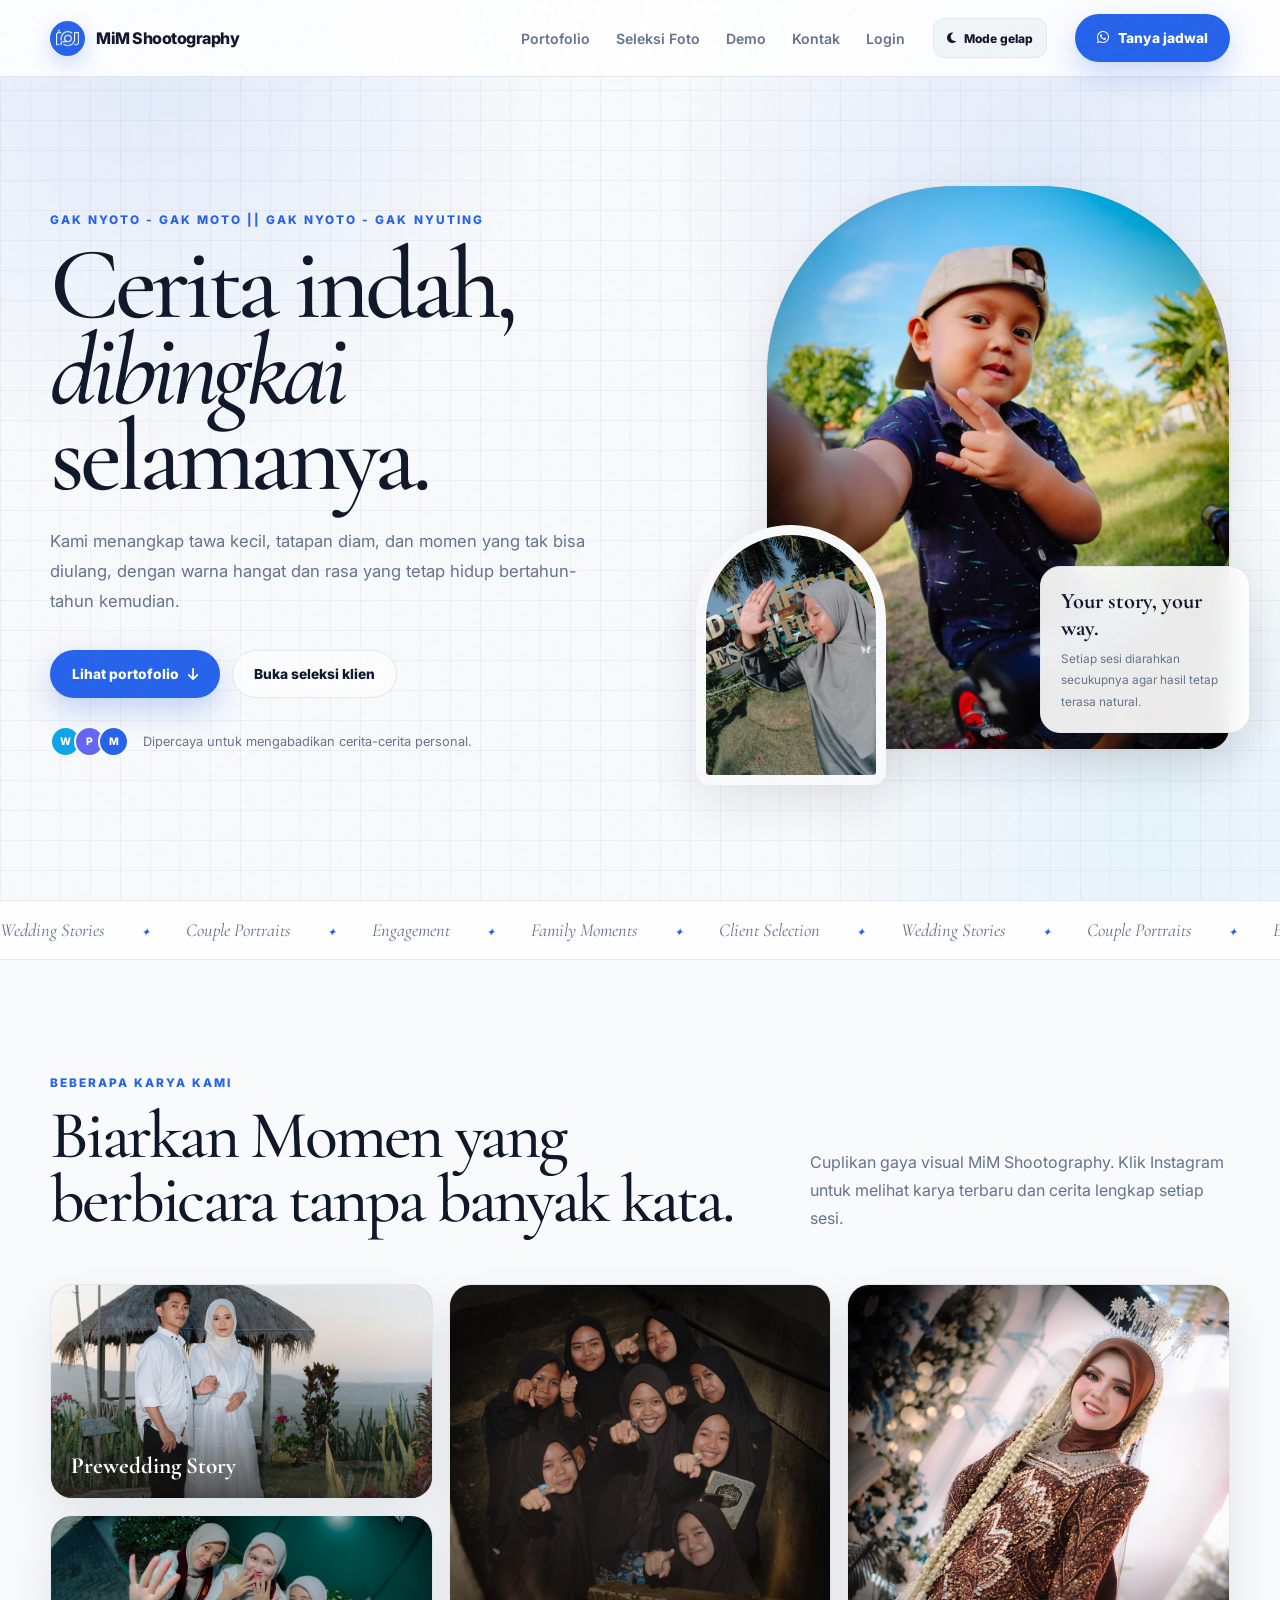
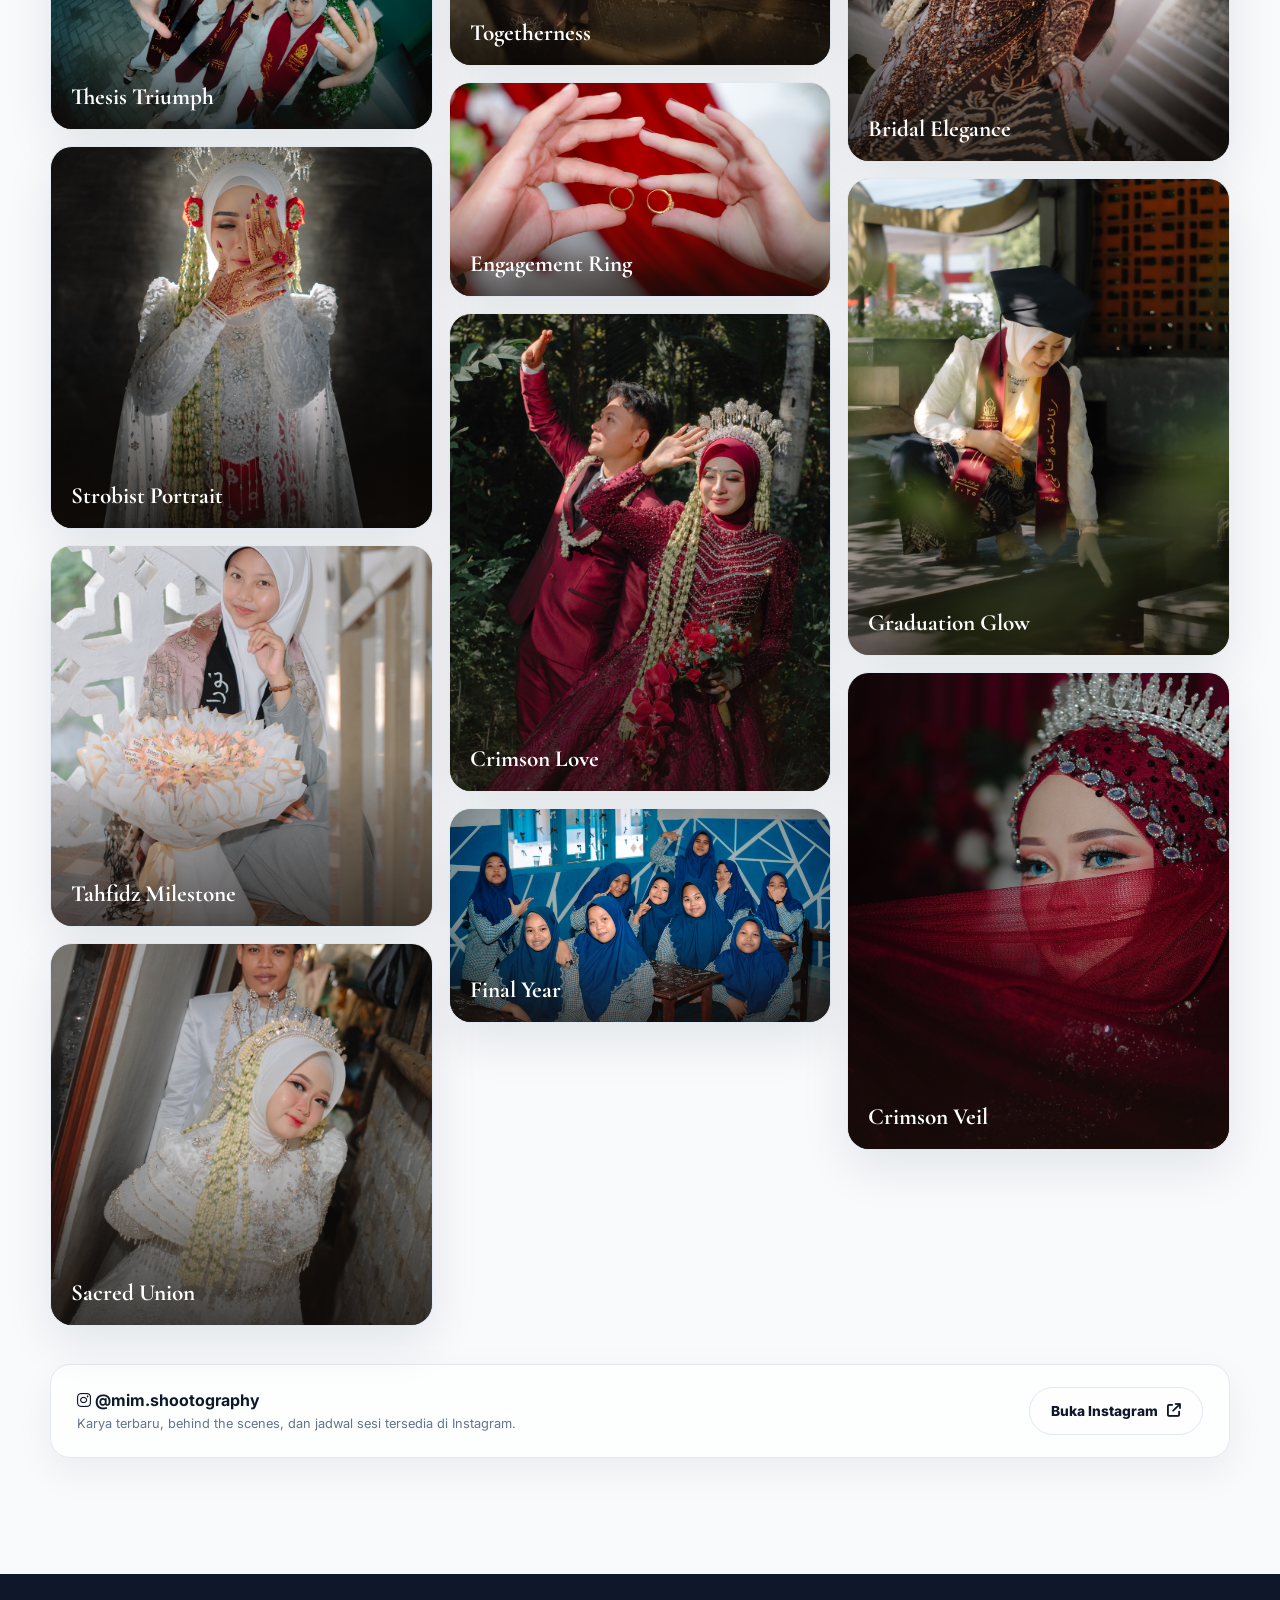
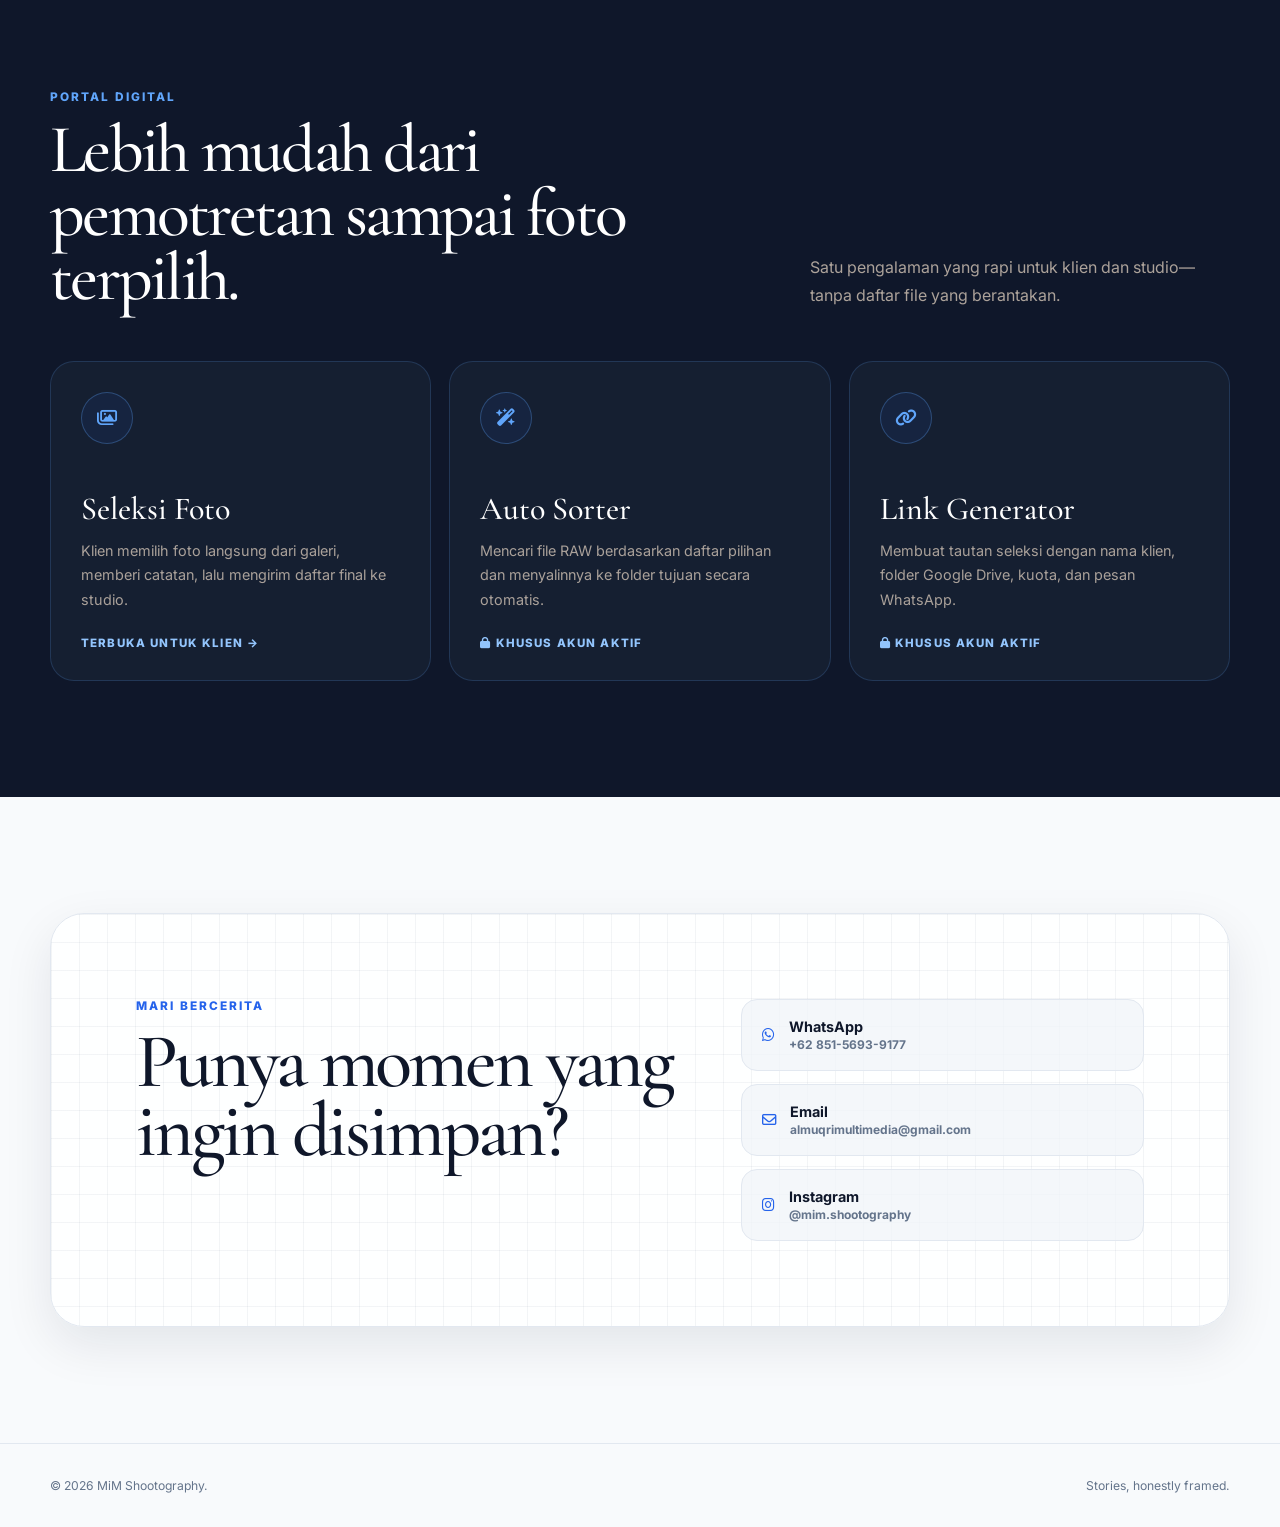
==== commit 6f5fdd00: "Add files via upload" ====
--- a/index.html
+++ b/index.html
@@ -7,6 +7,18 @@
   <title>MiM Shootography — Stories, Honestly Framed</title>
   <link rel="icon" type="image/png" href="assets/favicon.png">
   <link rel="apple-touch-icon" href="assets/favicon.png">
+  <meta property="og:type" content="website">
+  <meta property="og:site_name" content="MiM Shootography">
+  <meta property="og:title" content="MiM Shootography — Cerita indah, dibingkai selamanya.">
+  <meta property="og:description" content="Capturing Moments, Creating Memories. Wedding • Prewedding • Engagement • Event">
+  <meta property="og:image" content="/assets/share-preview.png">
+  <meta property="og:image:width" content="1200">
+  <meta property="og:image:height" content="630">
+  <meta property="og:image:type" content="image/png">
+  <meta name="twitter:card" content="summary_large_image">
+  <meta name="twitter:title" content="MiM Shootography — Cerita indah, dibingkai selamanya.">
+  <meta name="twitter:description" content="Capturing Moments, Creating Memories.">
+  <meta name="twitter:image" content="/assets/share-preview.png">
   <link rel="preconnect" href="https://fonts.googleapis.com">
   <link rel="preconnect" href="https://fonts.gstatic.com" crossorigin>
   <link href="https://fonts.googleapis.com/css2?family=Cormorant+Garamond:ital,wght@0,500;0,600;1,500&family=Inter:wght@400;500;600;700;800&display=swap" rel="stylesheet">
